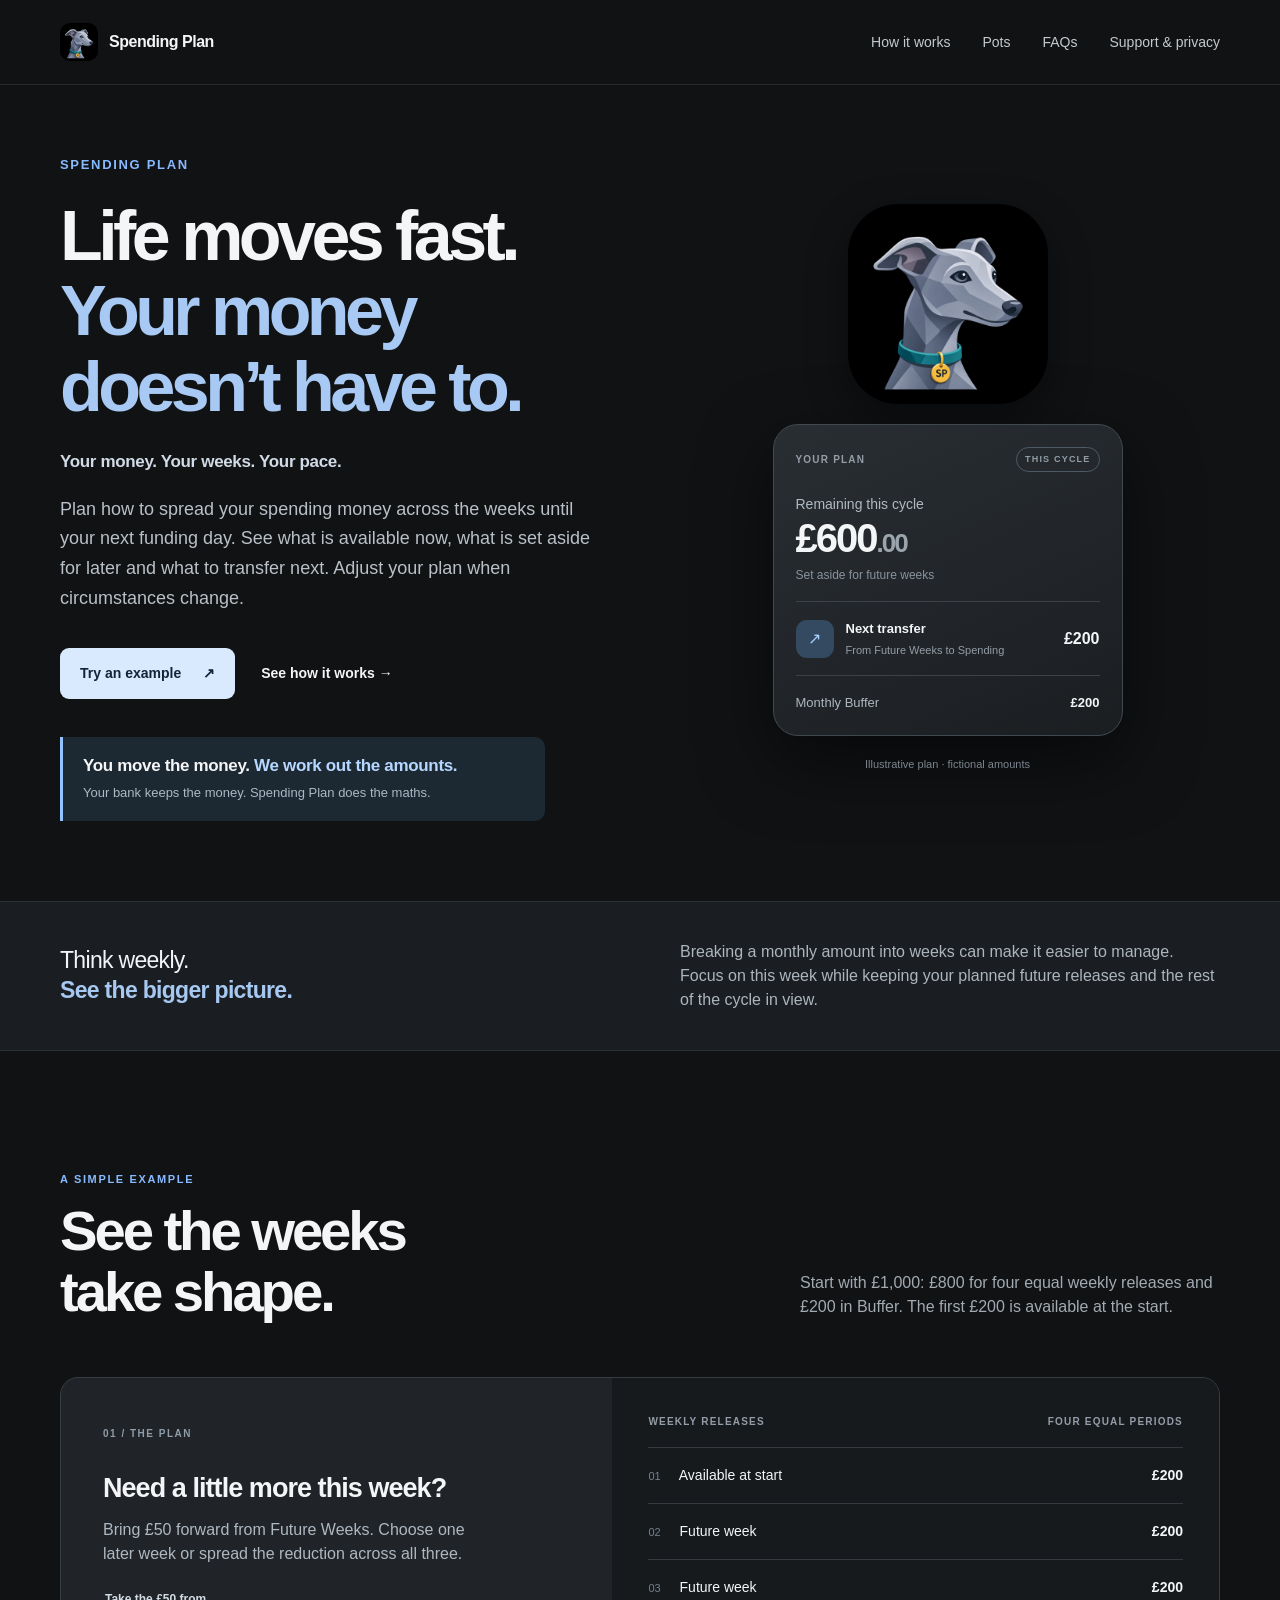
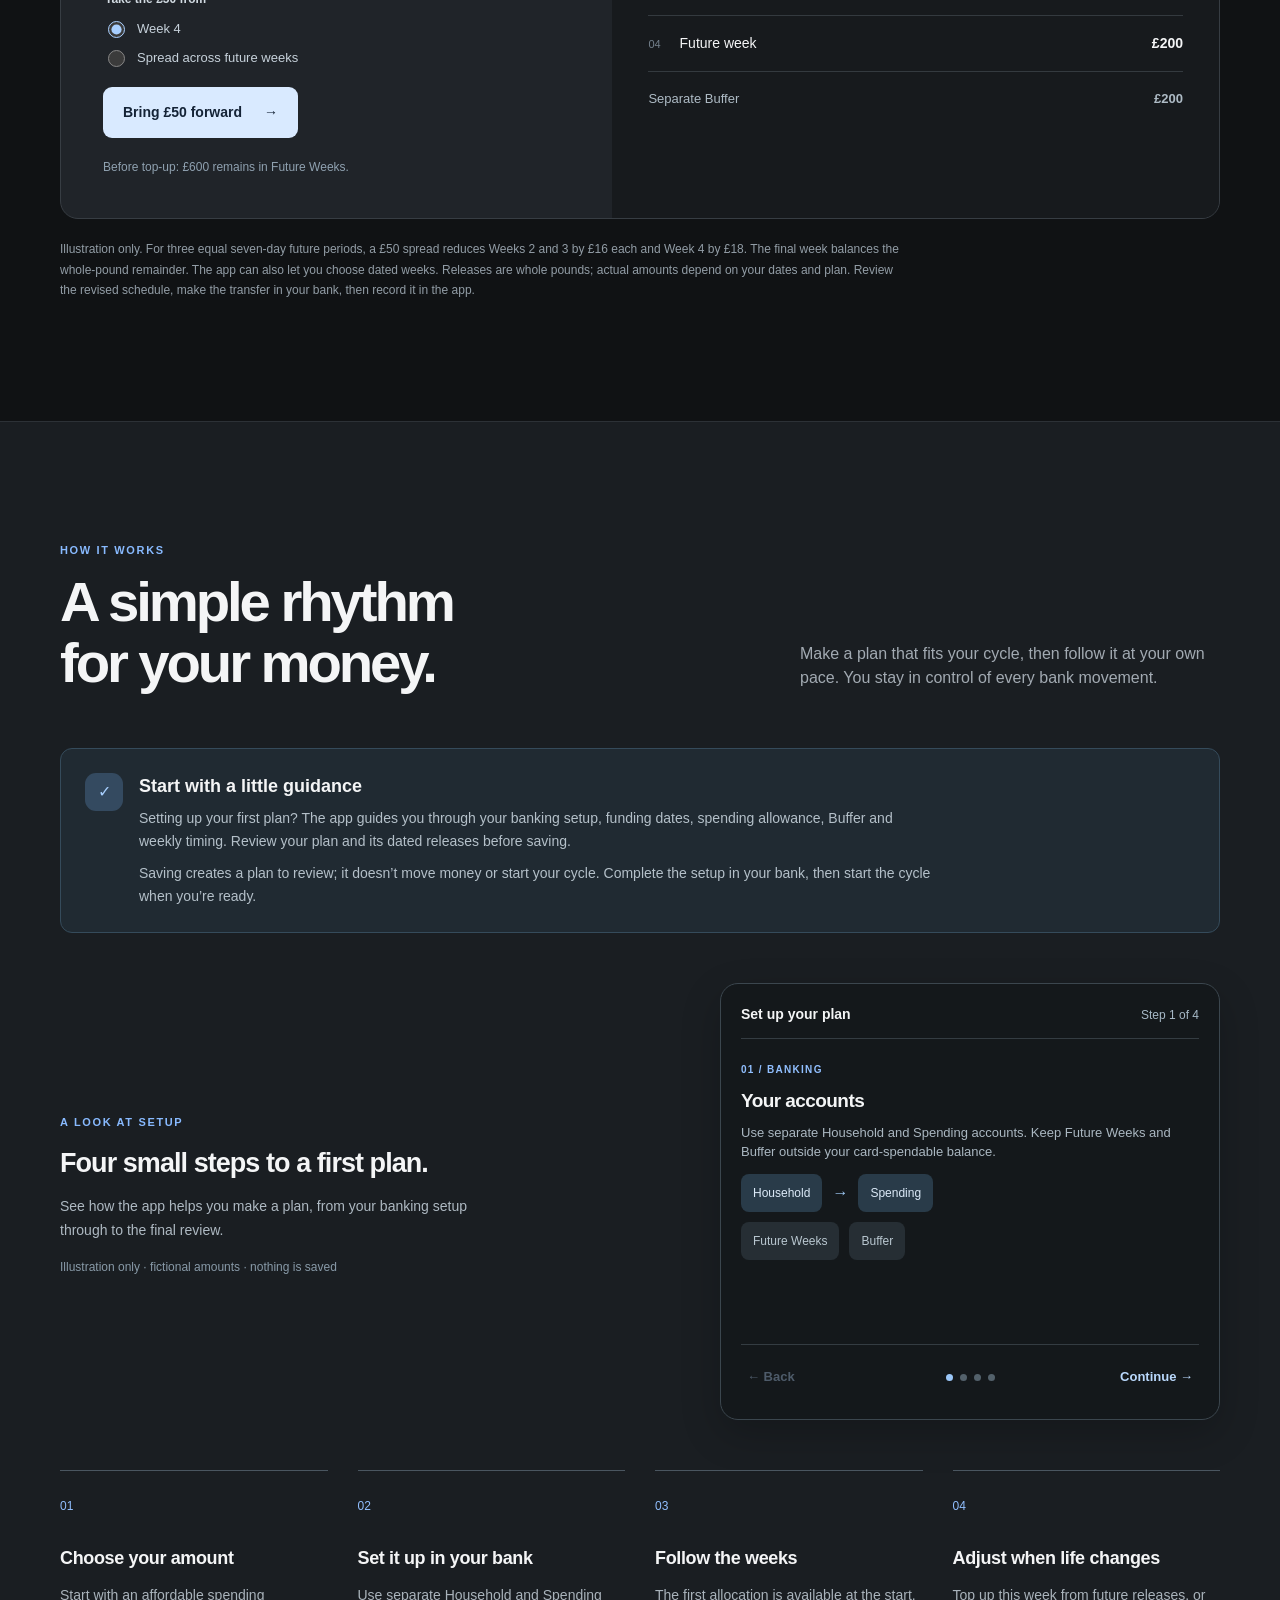
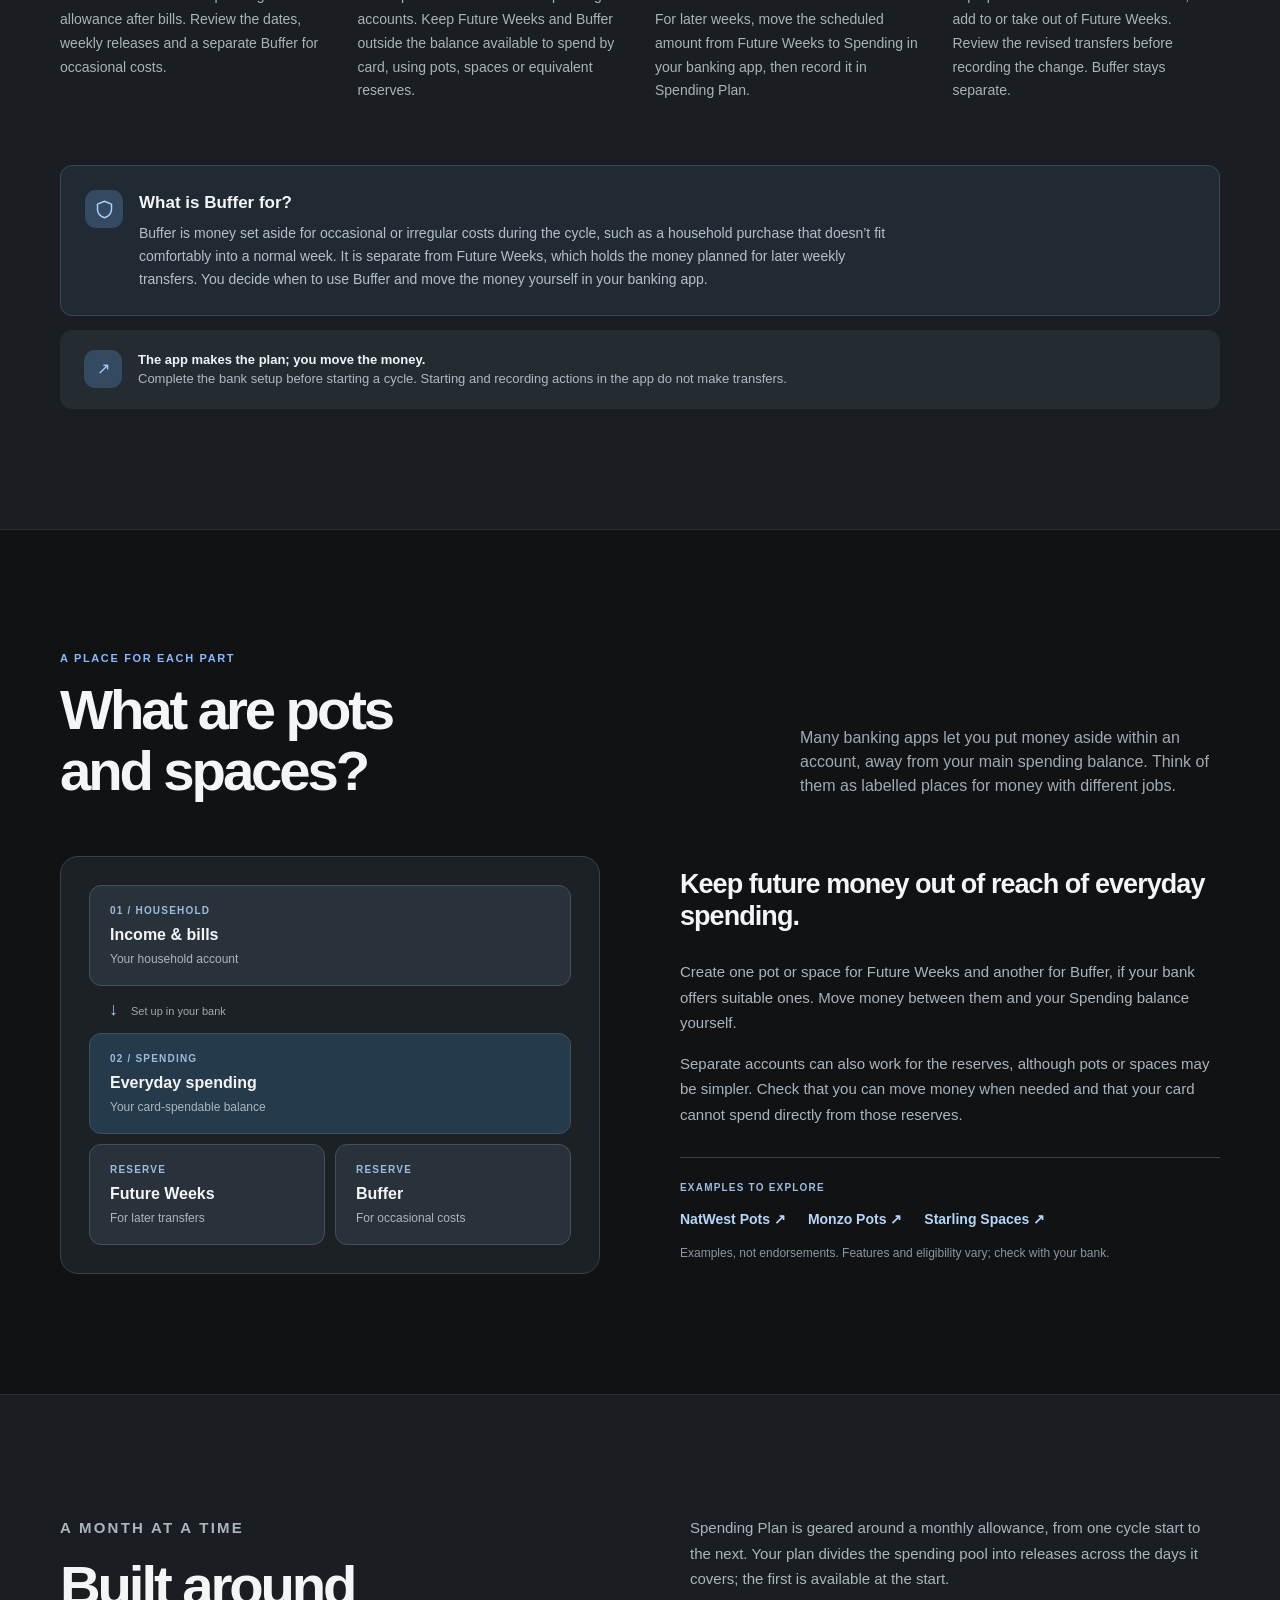
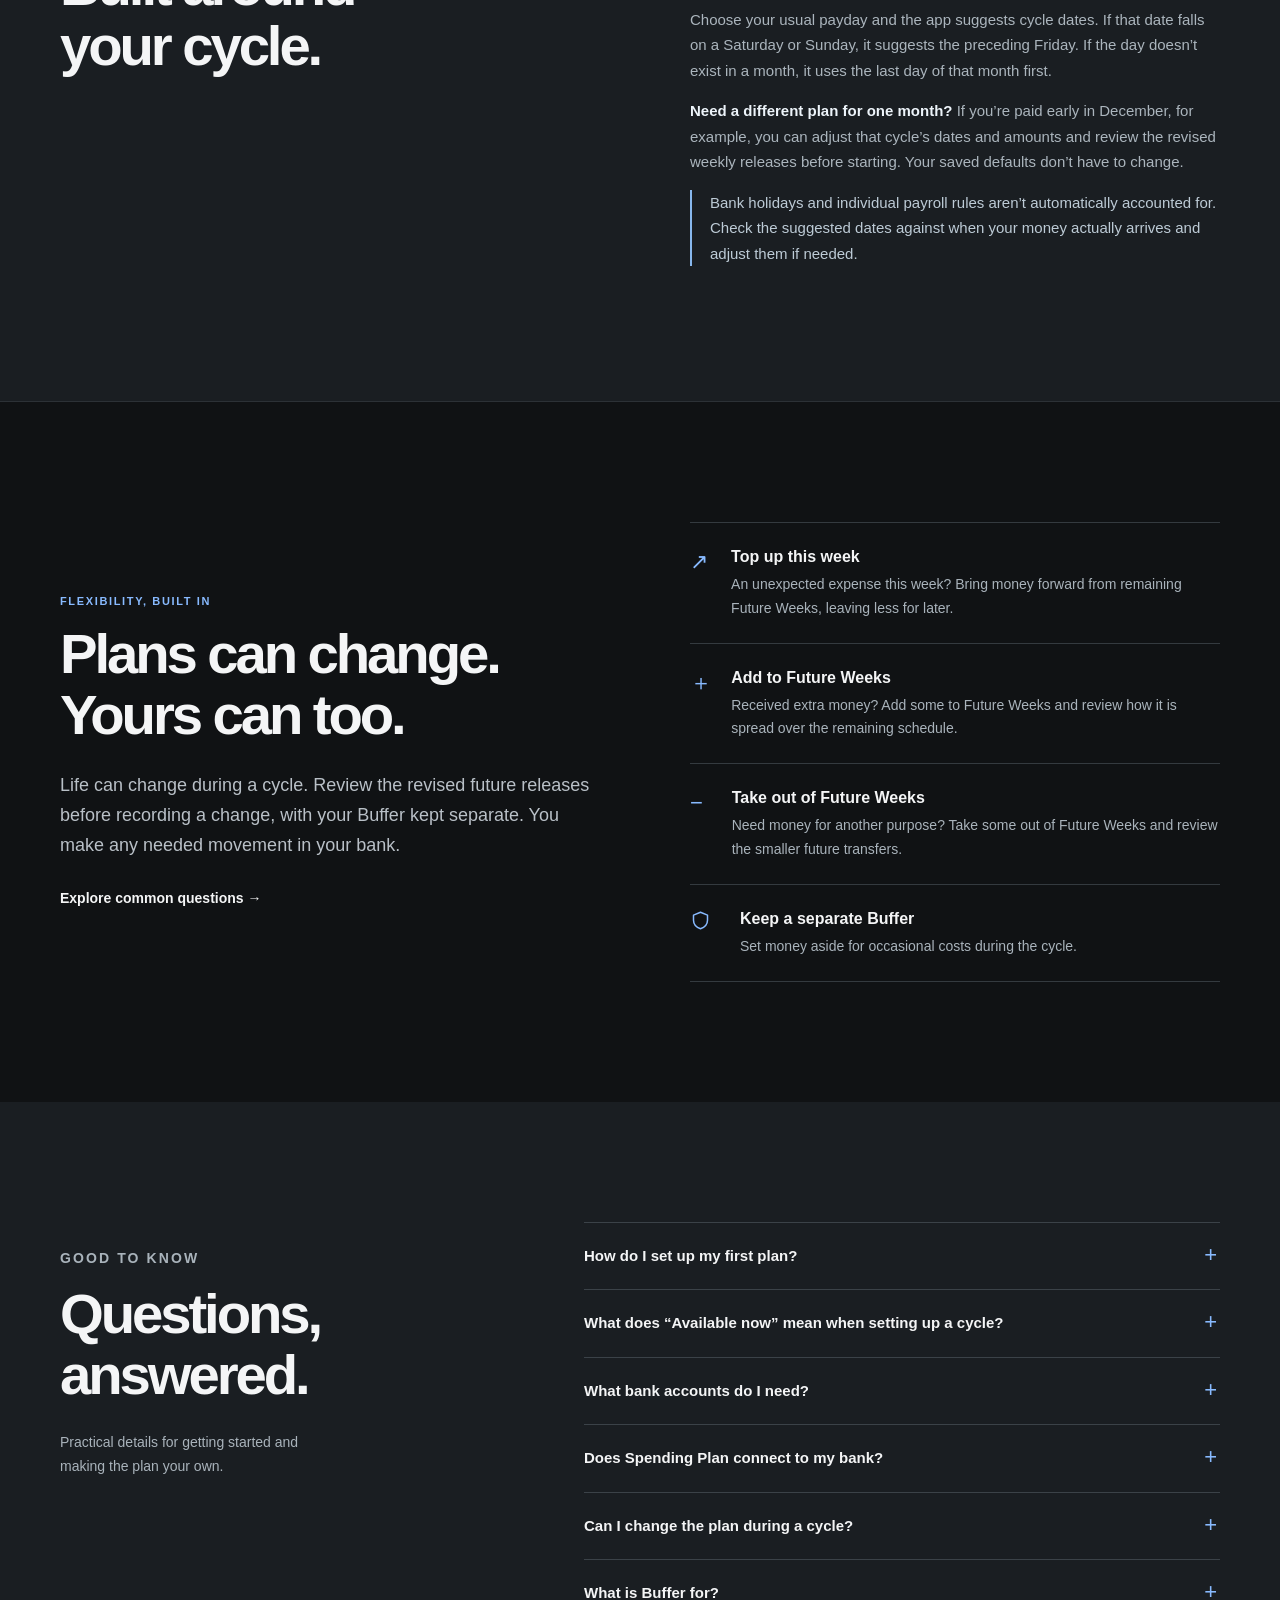
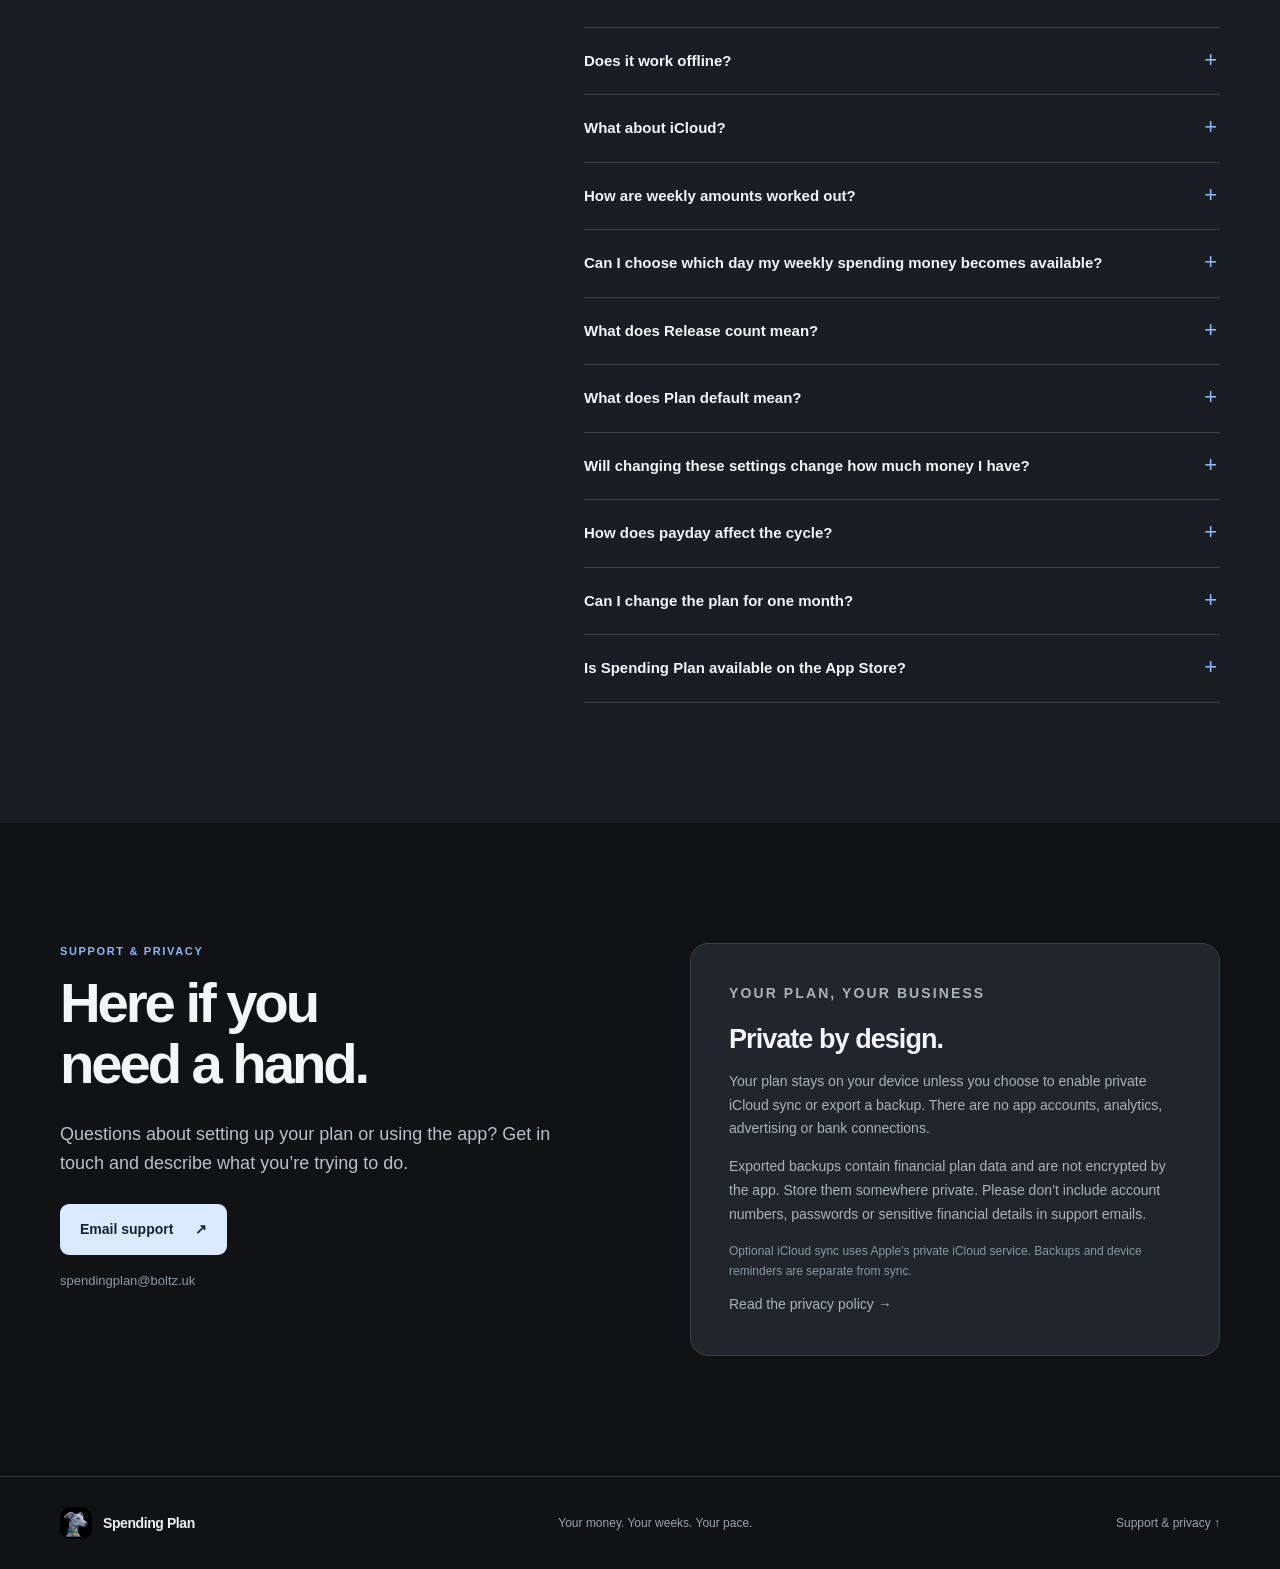
==== index.html @ c94d4d15 "Clarify weekly planning and cycle changes" ====
<!doctype html>
<html lang="en-GB">
<head>
  <meta charset="utf-8">
  <meta name="viewport" content="width=device-width, initial-scale=1">
  <meta name="description" content="Divide your spending money across the weeks until payday, adjust your plan and see what to transfer next.">
  <meta property="og:title" content="Spending Plan: Weekly Money">
  <meta property="og:description" content="Life moves fast. Your money doesn’t have to. Plan your spending money across the weeks until payday.">
  <meta property="og:type" content="website">
  <title>Spending Plan: Weekly Money</title>
  <link rel="icon" href="assets/app-icon.png">
  <link rel="stylesheet" href="styles.css">
  <script src="script.js" defer></script>
</head>
<body>
<a class="skip" href="#main">Skip to content</a>
<header class="site-header"><div class="wrap header-inner">
  <a class="brand" href="#home"><img src="assets/app-icon.png" alt="" width="38" height="38"><span>Spending Plan</span></a>
  <nav aria-label="Main navigation"><a href="#how-it-works">How it works</a><a href="#pots">Pots</a><a href="#faqs">FAQs</a><a href="#support">Support &amp; privacy</a></nav>
</div></header>
<main id="main">
<section class="hero wrap" id="home">
  <div class="hero-copy"><p class="eyebrow hero-name">Spending Plan</p>
    <h1>Life moves fast.<br><span>Your money doesn’t have to.</span></h1>
    <p class="hero-pace">Your money. Your weeks. Your pace.</p>
    <p class="lead">Plan how to spread your spending money across the weeks until your next funding day. See what is available now, what is set aside for later and what to transfer next. Adjust your plan when circumstances change.</p>
    <div class="actions"><a class="button primary" href="#example">Try an example <span aria-hidden="true">↗</span></a><a class="text-link" href="#how-it-works">See how it works <span aria-hidden="true">→</span></a></div>
    <div class="hero-promise"><strong>You move the money. <span>We work out the amounts.</span></strong><p>Your bank keeps the money. Spending Plan does the maths.</p></div>
  </div>
  <div class="hero-art">
    <img class="hero-icon" src="assets/app-icon.png" width="200" height="200" alt="Spending Plan whippet app icon">
    <div class="plan-card" aria-label="Illustrative weekly plan with fictional amounts"><div class="card-top"><span>YOUR PLAN</span><span class="small-pill">THIS CYCLE</span></div><p class="card-label">Remaining this cycle</p><p class="card-amount">£600<span>.00</span></p><p class="card-caption">Set aside for future weeks</p><div class="card-divider"></div><div class="next-row"><div><span class="tiny-icon">↗</span><span><b>Next transfer</b><small>From Future Weeks to Spending</small></span></div><strong>£200</strong></div><div class="card-divider"></div><div class="buffer-row"><span>Monthly Buffer</span><b>£200</b></div></div><p class="illustration-label">Illustrative plan · fictional amounts</p>
  </div>
</section>
<section class="intro-band"><div class="wrap band-inner"><p>Think weekly.<br><strong>See the bigger picture.</strong></p><p>Breaking a monthly amount into weeks can make it easier to manage. Focus on this week while keeping your planned future releases and the rest of the cycle in view.</p></div></section>
<section class="section wrap" id="example"><div class="section-heading"><div><p class="eyebrow">A SIMPLE EXAMPLE</p><h2>See the weeks<br>take shape.</h2></div><p>Start with £1,000: £800 for four equal weekly releases and £200 in Buffer. The first £200 is available at the start.</p></div>
  <div class="example"><div class="example-copy"><span class="number">01 / THE PLAN</span><h3>Need a little more this week?</h3><p>Bring £50 forward from Future Weeks. Choose one later week or spread the reduction across all three.</p><fieldset class="demo-options"><legend>Take the £50 from</legend><label><input type="radio" name="topup-source" value="week4" checked> Week 4</label><label><input type="radio" name="topup-source" value="spread"> Spread across future weeks</label></fieldset><button class="button primary" id="topup" type="button" aria-pressed="false">Bring £50 forward <span aria-hidden="true">→</span></button><p class="example-foot" id="example-status" aria-live="polite">Before top-up: £600 remains in Future Weeks.</p></div>
    <div class="schedule" aria-label="Illustrative weekly plan"><div class="schedule-head"><span>WEEKLY RELEASES</span><span>FOUR EQUAL PERIODS</span></div><div class="week"><span><i>01</i> Available at start</span><strong>£200 <em id="week1-extra"></em></strong></div><div class="week"><span><i>02</i> Future week</span><strong id="week2">£200</strong></div><div class="week"><span><i>03</i> Future week</span><strong id="week3">£200</strong></div><div class="week"><span><i>04</i> Future week</span><strong id="week4">£200</strong></div><div class="schedule-buffer"><span>Separate Buffer</span><strong>£200</strong></div></div>
  </div><p class="fineprint">Illustration only. For three equal seven-day future periods, a £50 spread reduces Weeks 2 and 3 by £16 each and Week 4 by £18. The final week balances the whole-pound remainder. The app can also let you choose dated weeks. Releases are whole pounds; actual amounts depend on your dates and plan. Review the revised schedule, make the transfer in your bank, then record it in the app.</p>
</section>
<section class="section how" id="how-it-works"><div class="wrap"><div class="section-heading"><div><p class="eyebrow">HOW IT WORKS</p><h2>A simple rhythm<br>for your money.</h2></div><p>Make a plan that fits your cycle, then follow it at your own pace. You stay in control of every bank movement.</p></div>
<div class="wizard-intro"><span class="tiny-icon" aria-hidden="true">✓</span><div><h3>Start with a little guidance</h3><p>Setting up your first plan? The app guides you through your banking setup, funding dates, spending allowance, Buffer and weekly timing. Review your plan and its dated releases before saving.</p><p>Saving creates a plan to review; it doesn’t move money or start your cycle. Complete the setup in your bank, then start the cycle when you’re ready.</p></div></div>
<div class="walkthrough" aria-labelledby="walkthrough-title"><div class="walkthrough-copy"><p class="eyebrow">A LOOK AT SETUP</p><h3 id="walkthrough-title">Four small steps to a first plan.</h3><p>See how the app helps you make a plan, from your banking setup through to the final review.</p><p class="walkthrough-note">Illustration only · fictional amounts · nothing is saved</p></div><div class="wizard-demo"><div class="wizard-demo-header"><strong>Set up your plan</strong><span id="wizard-progress" aria-live="polite">Step 1 of 4</span></div><div class="wizard-page" data-wizard-page><span class="wizard-kicker">01 / BANKING</span><h4>Your accounts</h4><p>Use separate Household and Spending accounts. Keep Future Weeks and Buffer outside your card-spendable balance.</p><div class="wizard-flow"><span>Household</span><span aria-hidden="true">→</span><span>Spending</span></div><div class="wizard-reserves"><span>Future Weeks</span><span>Buffer</span></div></div><div class="wizard-page" data-wizard-page><span class="wizard-kicker">02 / DATES</span><h4>When will you fund it?</h4><p>Choose your usual funding day and check the dates money will actually arrive.</p><div class="wizard-row"><span>Usual funding day</span><strong>1st</strong></div><div class="wizard-row"><span>First funding date</span><strong>1 September</strong></div><div class="wizard-row"><span>Next funding date</span><strong>29 September · adjusted</strong></div></div><div class="wizard-page" data-wizard-page><span class="wizard-kicker">03 / MONEY</span><h4>How much can you set aside?</h4><p>Your monthly allowance includes Buffer. Choose when later weekly transfers happen.</p><div class="wizard-row"><span>Monthly allowance</span><strong>£1,000</strong></div><div class="wizard-row"><span>Buffer</span><strong>£200</strong></div><div class="wizard-row"><span>Weekly transfer day</span><strong>Same weekday as funding</strong></div></div><div class="wizard-page" data-wizard-page><span class="wizard-kicker">04 / REVIEW</span><h4>Review your plan</h4><p>Check the dates, setup amounts and weekly releases before saving your plan.</p><div class="wizard-row"><span>Initial Spending Transfer</span><strong>£1,000</strong></div><div class="wizard-row"><span>Available now</span><strong>£200</strong></div><div class="wizard-row"><span>Future Weeks</span><strong>£600</strong></div><div class="wizard-row"><span>Buffer</span><strong>£200</strong></div><p class="wizard-small">Saving a plan doesn’t move money or start the cycle.</p></div><div class="wizard-controls"><button type="button" id="wizard-back">← Back</button><div class="wizard-dots" aria-hidden="true"><span></span><span></span><span></span><span></span></div><button type="button" id="wizard-next">Continue →</button></div></div></div>
<div class="steps"><article><span class="step-num">01</span><h3>Choose your amount</h3><p>Start with an affordable spending allowance after bills. Review the dates, weekly releases and a separate Buffer for occasional costs.</p></article><article><span class="step-num">02</span><h3>Set it up in your bank</h3><p>Use separate Household and Spending accounts. Keep Future Weeks and Buffer outside the balance available to spend by card, using pots, spaces or equivalent reserves.</p></article><article><span class="step-num">03</span><h3>Follow the weeks</h3><p>The first allocation is available at the start. For later weeks, move the scheduled amount from Future Weeks to Spending in your banking app, then record it in Spending Plan.</p></article><article><span class="step-num">04</span><h3>Adjust when life changes</h3><p>Top up this week from future releases, or add to or take out of Future Weeks. Review the revised transfers before recording the change. Buffer stays separate.</p></article></div>
<div class="buffer-explainer"><span class="tiny-icon" aria-hidden="true"><svg class="shield-icon" viewBox="0 0 24 24" width="21" height="21" fill="none" stroke="currentColor" stroke-width="1.7" stroke-linecap="round" stroke-linejoin="round" aria-hidden="true" focusable="false"><path d="M12 2.5 20 5.8v5.9c0 4.8-3.1 8-8 9.8-4.9-1.8-8-5-8-9.8V5.8L12 2.5Z"/></svg></span><div><h3>What is Buffer for?</h3><p>Buffer is money set aside for occasional or irregular costs during the cycle, such as a household purchase that doesn’t fit comfortably into a normal week. It is separate from Future Weeks, which holds the money planned for later weekly transfers. You decide when to use Buffer and move the money yourself in your banking app.</p></div></div>
<div class="setup-note"><span class="tiny-icon">↗</span><p><strong>The app makes the plan; you move the money.</strong><br>Complete the bank setup before starting a cycle. Starting and recording actions in the app do not make transfers.</p></div></div></section>
<section class="section wrap pots" id="pots"><div class="section-heading"><div><p class="eyebrow">A PLACE FOR EACH PART</p><h2>What are pots<br>and spaces?</h2></div><p>Many banking apps let you put money aside within an account, away from your main spending balance. Think of them as labelled places for money with different jobs.</p></div>
<div class="pots-grid"><div class="pots-diagram" role="img" aria-label="Diagram showing a Household account funding a Spending account, with separate Future Weeks and Buffer reserves outside the card-spendable balance."><div class="diagram-account"><span>01 / HOUSEHOLD</span><strong>Income &amp; bills</strong><small>Your household account</small></div><div class="diagram-arrow" aria-hidden="true">↓ <span>Set up in your bank</span></div><div class="diagram-account spending"><span>02 / SPENDING</span><strong>Everyday spending</strong><small>Your card-spendable balance</small></div><div class="diagram-reserves"><div><span>RESERVE</span><strong>Future Weeks</strong><small>For later transfers</small></div><div><span>RESERVE</span><strong>Buffer</strong><small>For occasional costs</small></div></div></div><div class="pots-copy"><h3>Keep future money out of reach of everyday spending.</h3><p>Create one pot or space for Future Weeks and another for Buffer, if your bank offers suitable ones. Move money between them and your Spending balance yourself.</p><p>Separate accounts can also work for the reserves, although pots or spaces may be simpler. Check that you can move money when needed and that your card cannot spend directly from those reserves.</p><div class="bank-links"><span>EXAMPLES TO EXPLORE</span><a href="https://www.natwest.com/life-moments/managing-your-money/pots.html">NatWest Pots ↗</a><a href="https://monzo.com/features/pots">Monzo Pots ↗</a><a href="https://help.starlingbank.com/personal/topics/account-support/what-are-starling-spaces/">Starling Spaces ↗</a><small>Examples, not endorsements. Features and eligibility vary; check with your bank.</small></div></div></div></section>
<section class="section cycle"><div class="wrap cycle-inner"><div><p class="eyebrow">A MONTH AT A TIME</p><h2>Built around<br>your cycle.</h2></div><div><p>Spending Plan is geared around a monthly allowance, from one cycle start to the next. Your plan divides the spending pool into releases across the days it covers; the first is available at the start.</p><p>Choose your usual payday and the app suggests cycle dates. If that date falls on a Saturday or Sunday, it suggests the preceding Friday. If the day doesn’t exist in a month, it uses the last day of that month first.</p><p><strong>Need a different plan for one month?</strong> If you’re paid early in December, for example, you can adjust that cycle’s dates and amounts and review the revised weekly releases before starting. Your saved defaults don’t have to change.</p><p class="cycle-note">Bank holidays and individual payroll rules aren’t automatically accounted for. Check the suggested dates against when your money actually arrives and adjust them if needed.</p></div></div></section>
<section class="section wrap flexibility"><div><p class="eyebrow">FLEXIBILITY, BUILT IN</p><h2>Plans can change.<br>Yours can too.</h2><p class="lead">Life can change during a cycle. Review the revised future releases before recording a change, with your Buffer kept separate. You make any needed movement in your bank.</p><a class="text-link" href="#faqs">Explore common questions <span aria-hidden="true">→</span></a></div><div class="feature-list"><div><span>↗</span><p><b>Top up this week</b><small>An unexpected expense this week? Bring money forward from remaining Future Weeks, leaving less for later.</small></p></div><div><span>＋</span><p><b>Add to Future Weeks</b><small>Received extra money? Add some to Future Weeks and review how it is spread over the remaining schedule.</small></p></div><div><span>−</span><p><b>Take out of Future Weeks</b><small>Need money for another purpose? Take some out of Future Weeks and review the smaller future transfers.</small></p></div><div><span aria-hidden="true"><svg class="shield-icon" viewBox="0 0 24 24" width="21" height="21" fill="none" stroke="currentColor" stroke-width="1.7" stroke-linecap="round" stroke-linejoin="round" aria-hidden="true" focusable="false"><path d="M12 2.5 20 5.8v5.9c0 4.8-3.1 8-8 9.8-4.9-1.8-8-5-8-9.8V5.8L12 2.5Z"/></svg></span><p><b>Keep a separate Buffer</b><small>Set money aside for occasional costs during the cycle.</small></p></div></div></section>
<section class="section faq-section" id="faqs"><div class="wrap faq-layout"><div><p class="eyebrow">GOOD TO KNOW</p><h2>Questions,<br>answered.</h2><p>Practical details for getting started and making the plan your own.</p></div><div class="faq-list">
<details><summary>How do I set up my first plan?</summary><p>Choose <strong>Set up a new plan</strong> to work through your banking setup, funding dates, allowance, Buffer and weekly timing. You can choose whether to use those answers as defaults for future plans. You can review the suggested amounts and dated releases before saving. Saving creates a Planning draft; it does not move money or start a cycle. After completing the bank setup, start the cycle separately. You can also run setup again from Settings.</p></details>
<details><summary>What does “Available now” mean when setting up a cycle?</summary><p>Available now is your first spending allocation, ready to use straight away. After moving the rest into Future Weeks and Buffer, leave this amount in your Spending account. There’s no extra transfer to make. Some versions call this amount “Keep”.</p></details>
<details><summary>What bank accounts do I need?</summary><p>Use two separate accounts: one for household income and bills, and one for everyday spending. Keep Future Weeks and Buffer outside your card-spendable balance, in pots, spaces or equivalent reserves. Your bank needs a way for you to separate and move those amounts yourself.</p></details>
<details><summary>Does Spending Plan connect to my bank?</summary><p>No. It does not connect to your bank, track transactions or see live balances. You make transfers in your banking app and record them in Spending Plan.</p></details>
<details><summary>Can I change the plan during a cycle?</summary><p>Yes. For an unexpected expense, Top up this week brings money forward from Future Weeks. If extra money becomes available, add it to Future Weeks; if you need money elsewhere, take some out. Review the revised releases before recording the change, and make any required movement in your bank yourself. Buffer remains separate.</p></details>
<details><summary>What is Buffer for?</summary><p>Buffer is a separate reserve for occasional or irregular costs during the cycle. Future Weeks is reserved for later weekly transfers. You decide when to use Buffer, move the money in your banking app and record its use in Spending Plan.</p></details>
<details><summary>Does it work offline?</summary><p>Yes. Your plan is stored locally and the app is fully useful offline. You do not need an app account.</p></details>
<details><summary>What about iCloud?</summary><p>Private iCloud plan sync is optional and off until you choose to enable it. When enabled, it uses your private iCloud account to sync plans. If versions conflict, they are retained for review rather than silently replacing one another.</p></details>
<details><summary>How are weekly amounts worked out?</summary><p>The weekly spending pool is divided according to the days covered by each release. Releases are whole pounds: proportional amounts are rounded down and the final release balances the pool. Any sub-pound planning remainder stays in Buffer. The first allocation is available at the start.</p></details>
<details><summary>Can I choose which day my weekly spending money becomes available?</summary><p>Yes. Under <strong>Dates and transfers → More timing options</strong>, choose <strong>Funding day</strong> for a simple schedule: the first amount is available when the cycle starts, followed by releases every seven days. Or choose a <strong>Fixed weekday</strong> to make weekly planning fit your routine. For example, if you’re paid on Friday, the first amount is available then and later releases can fall on Sundays. Short first or final periods receive an amount based on the days they cover, and the actual dates can mean more or fewer than the usual four or five allocations.</p></details>
<details><summary>What does Release count mean?</summary><p>Release count is the number of allocations in the cycle, including the first amount available at the start. <strong>Automatic</strong> is the easiest choice for most people: the app uses the cycle dates to work out the count. With Funding day timing, you can instead choose four or five if the dates allow: four means the first allocation plus three later releases; five means the first plus four. The schedule and amounts are recalculated, and Buffer may change if your four- and five-release targets differ. Fixed weekday timing always uses an automatic count.</p></details>
<details><summary>What does Plan default mean?</summary><p>Plan default uses the release-count preference saved with that plan, so you normally don’t need to choose it each cycle. You can make a different choice for one cycle without permanently changing the saved default.</p></details>
<details><summary>Will changing these settings change how much money I have?</summary><p>Changing timing doesn’t add money to or remove money from your allowance. It can change the release dates, the number of allocations and individual amounts; Buffer can also change when different release-count targets apply. Review the updated schedule before saving. Spending Plan calculates and records releases, but you move the money yourself in your banking app.</p></details>
<details><summary>How does payday affect the cycle?</summary><p>Choose a usual payday to get suggested monthly cycle dates. A Saturday or Sunday payday is suggested as the preceding Friday. If your payday falls beyond the end of a month, the app uses that month’s last day before applying the weekend rule. Bank holidays and individual payroll arrangements are not calculated automatically, so check and edit your dates when needed.</p></details>
<details><summary>Can I change the plan for one month?</summary><p>Yes. In Edit this month, you can adjust dates and amounts for that cycle and review the weekly releases before starting. For example, if you’re paid early in December, you can set dates that reflect when your money arrives without changing your saved defaults.</p></details>
<details><summary>Is Spending Plan available on the App Store?</summary><p>Spending Plan is being prepared for release. Availability and download details will be shared when confirmed.</p></details>
</div></div></section>
<section class="section wrap support" id="support"><div><p class="eyebrow">SUPPORT &amp; PRIVACY</p><h2>Here if you<br>need a hand.</h2><p class="lead">Questions about setting up your plan or using the app? Get in touch and describe what you’re trying to do.</p><a class="button primary" href="mailto:spendingplan@boltz.uk">Email support <span aria-hidden="true">↗</span></a><p class="contact">spendingplan@boltz.uk</p></div><div class="privacy-card"><p class="eyebrow">YOUR PLAN, YOUR BUSINESS</p><h3>Private by design.</h3><p>Your plan stays on your device unless you choose to enable private iCloud sync or export a backup. There are no app accounts, analytics, advertising or bank connections.</p><p>Exported backups contain financial plan data and are not encrypted by the app. Store them somewhere private. Please don’t include account numbers, passwords or sensitive financial details in support emails.</p><p class="privacy-small">Optional iCloud sync uses Apple’s private iCloud service. Backups and device reminders are separate from sync.</p><p><a href="privacy.html">Read the privacy policy →</a></p></div></section>
</main><footer><div class="wrap footer-inner"><a class="brand" href="#home"><img src="assets/app-icon.png" alt="" width="32" height="32"><span>Spending Plan</span></a><p>Your money. Your weeks. Your pace.</p><a href="#support">Support &amp; privacy ↑</a></div></footer>
</body></html>
---- styles.css ----
:root{color-scheme:dark;--bg:#101214;--panel:#1b1e21;--line:#34383d;--text:#f4f5f6;--muted:#a2aab2;--blue:#88baff;--accent:#b7d4ff}*{box-sizing:border-box}html{scroll-behavior:smooth}body{margin:0;background:var(--bg);color:var(--text);font-family:-apple-system,BlinkMacSystemFont,"Segoe UI",sans-serif;line-height:1.5}a{color:inherit;text-decoration:none}button{font:inherit}a:focus-visible,button:focus-visible,summary:focus-visible{outline:3px solid var(--blue);outline-offset:4px}.skip{position:absolute;top:-80px;left:12px;background:#fff;color:#000;padding:10px;z-index:10}.skip:focus{top:10px}.wrap{width:min(1160px,calc(100% - 48px));margin:auto}.site-header{border-bottom:1px solid #282c30}.header-inner{height:84px;display:flex;align-items:center;justify-content:space-between;gap:24px}.brand{display:inline-flex;align-items:center;gap:11px;font-weight:700;letter-spacing:-.03em;white-space:nowrap}.brand img{border-radius:10px;object-fit:cover}nav{display:flex;gap:32px;color:#c3c9ce;font-size:14px}nav a:hover,.text-link:hover,footer a:hover{color:var(--blue)}.hero{min-height:650px;display:grid;grid-template-columns:1fr 1fr;align-items:center;gap:70px;padding-top:70px;padding-bottom:80px}.eyebrow{color:var(--blue);font-size:11px;font-weight:750;letter-spacing:.15em;text-transform:uppercase}.dot{display:inline-block;width:7px;height:7px;background:var(--blue);border-radius:50%;margin-right:8px;vertical-align:middle}h1,h2,h3,p{margin-top:0}h1{font-size:clamp(48px,6.1vw,78px);line-height:1.04;letter-spacing:-.065em;margin:24px 0}h1 span{color:#a8c9f3}.lead{font-size:18px;line-height:1.65;color:#b9c0c7;max-width:560px}.actions{display:flex;align-items:center;gap:26px;margin:34px 0}.button{border:0;border-radius:9px;padding:15px 20px;display:inline-flex;justify-content:center;align-items:center;gap:22px;font-size:14px;font-weight:700;cursor:pointer}.primary{background:#d9eaff;color:#142336}.primary:hover{background:#fff}.text-link{font-size:14px;font-weight:700}.hero-note{color:#879099;font-size:13px;margin:38px 0 0}.hero-art{position:relative;min-height:460px;display:flex;align-items:center;justify-content:center}.orb{position:absolute;width:420px;height:420px;max-width:100%;border-radius:50%;background:radial-gradient(circle,#283f57 0%,#19232d 47%,transparent 72%);filter:blur(3px)}.plan-card{position:relative;background:linear-gradient(155deg,#292e33,#1b1e21);border:1px solid #414950;border-radius:25px;padding:27px;width:min(390px,100%);box-shadow:0 25px 70px #0008}.card-top,.schedule-head{display:flex;justify-content:space-between;align-items:center;color:#929da7;font-size:10px;letter-spacing:.12em;font-weight:700}.small-pill{border:1px solid #4c5966;border-radius:20px;padding:5px 8px;font-size:9px}.card-label{color:#b0b9c1;font-size:14px;margin:35px 0 3px}.card-amount{font-size:48px;letter-spacing:-.05em;line-height:1;margin-bottom:8px;font-weight:700}.card-amount span{font-size:26px;color:#9ba5ad}.card-caption{font-size:12px;color:#88939d}.card-divider{height:1px;background:#3c4248;margin:23px 0}.next-row,.next-row>div,.buffer-row{display:flex;align-items:center;justify-content:space-between;gap:12px}.next-row b,.next-row small{display:block}.next-row b,.buffer-row{font-size:13px}.next-row small{font-size:11px;color:#939da6;margin-top:3px}.tiny-icon{display:inline-grid;place-items:center;flex:none;width:38px;height:38px;border-radius:11px;background:#344a60;color:#a8d0ff}.buffer-row span{color:#aeb7be}.float-note{position:absolute;right:-8px;bottom:30px;background:#30383f;border:1px solid #53606c;border-radius:12px;display:flex;align-items:center;gap:10px;padding:12px 15px;box-shadow:0 12px 35px #0008;font-size:12px}.float-note>span{color:#a9d2ff}.float-note small{display:block;color:#aab3bb}.illustration-label{position:absolute;bottom:-12px;color:#7c858e;font-size:11px}.intro-band{background:#1a1e22;border-block:1px solid #2c3136}.band-inner{display:grid;grid-template-columns:1fr 1fr;gap:80px;align-items:center;padding-block:38px}.band-inner p{margin:0;color:#adb5bd}.band-inner p:first-child{color:#f2f5f7;font-size:23px;line-height:1.3;letter-spacing:-.03em}.band-inner strong{color:#a7c8f1}.section{padding-top:120px;padding-bottom:120px;scroll-margin-top:25px}.section-heading{display:flex;justify-content:space-between;align-items:end;gap:60px;margin-bottom:54px}.section-heading>p{max-width:420px;color:var(--muted);margin-bottom:4px}.section h2{font-size:clamp(38px,4.4vw,58px);line-height:1.08;letter-spacing:-.055em;margin:14px 0 0}.example{display:grid;grid-template-columns:1fr 1.1fr;background:#202429;border:1px solid #373d43;border-radius:18px;overflow:hidden}.example-copy{padding:42px}.number{color:#8e9da9;font-size:10px;letter-spacing:.15em;font-weight:700}.example h3,.privacy-card h3{font-size:27px;letter-spacing:-.035em;line-height:1.2;margin:28px 0 14px}.example-copy>p{color:#aeb8c1;max-width:380px}.example-copy button{margin-top:20px}.example-copy .example-foot{font-size:12px;color:#8fa1b0;margin:20px 0 0}.schedule{background:#171a1d;padding:36px}.schedule-head{margin-bottom:18px}.week,.schedule-buffer{display:flex;justify-content:space-between;align-items:center;gap:10px;border-top:1px solid #343a3f;padding:17px 0;font-size:14px}.week i{font-style:normal;color:#74818c;font-size:11px;margin-right:15px}.week strong{white-space:nowrap}.week em{color:#9cc9ff;font-size:12px;font-style:normal}.schedule-buffer{color:#aebbc5;font-size:13px;padding-bottom:0}.fineprint{color:#929da6;font-size:12px;line-height:1.7;max-width:850px;margin:20px 0 0}.how{background:#1a1e22;border-block:1px solid #2c3136}.steps{display:grid;grid-template-columns:repeat(4,1fr);gap:30px}.steps article{border-top:1px solid #4a5660;padding-top:22px}.step-num{font-size:12px;color:#91bfff}.steps h3{font-size:18px;letter-spacing:-.02em;margin:28px 0 12px}.steps p,.faq-layout>div>p,.privacy-card p,.feature-list small{color:#a9b3bb;font-size:14px;line-height:1.7}.setup-note{display:flex;align-items:center;gap:16px;background:#242b31;border-radius:12px;margin-top:55px;padding:20px 24px}.setup-note p{font-size:13px;color:#aeb9c2;margin:0}.setup-note strong{color:#edf4fa}.flexibility{display:grid;grid-template-columns:1fr 1fr;gap:100px;align-items:center}.flexibility .lead{margin:26px 0}.feature-list>div{display:flex;gap:18px;padding:22px 0;border-bottom:1px solid #343a3f}.feature-list>div:first-child{border-top:1px solid #343a3f}.feature-list>div>span{color:var(--blue);font-size:22px;width:32px}.feature-list p,.feature-list small{display:block;margin:0}.feature-list b{font-size:16px}.feature-list small{margin-top:4px}.faq-section{background:#1a1e22}.faq-layout{display:grid;grid-template-columns:.8fr 1.2fr;gap:100px}.faq-layout>div>p{margin-top:25px;max-width:280px}.faq-list details{border-bottom:1px solid #3b4248}.faq-list details:first-child{border-top:1px solid #3b4248}.faq-list summary{position:relative;cursor:pointer;list-style:none;padding:22px 35px 22px 0;font-weight:650;font-size:15px}.faq-list summary::-webkit-details-marker{display:none}.faq-list summary:after{content:'+';position:absolute;right:3px;color:var(--blue);font-size:22px;font-weight:400;top:15px}.faq-list details[open] summary:after{content:'−'}.faq-list details p{font-size:14px;line-height:1.7;color:#adb6bd;padding:0 35px 20px 0;margin:0}.support{display:grid;grid-template-columns:1fr 1fr;gap:100px}.support .lead{margin:25px 0}.contact{color:#8f9ba4;font-size:13px;margin-top:16px}.privacy-card{background:#20262b;border:1px solid #38434b;border-radius:18px;padding:38px}.privacy-card h3{margin-top:18px}.privacy-card p:last-child{margin-bottom:0}.privacy-card .privacy-small{font-size:12px;color:#8998a3}footer{border-top:1px solid #30363b;padding:30px 0}.footer-inner{display:flex;align-items:center;justify-content:space-between;gap:20px;color:#9ba5ad;font-size:12px}.footer-inner .brand{color:#eef1f4;font-size:14px}.footer-inner p{margin:0}@media(max-width:800px){.hero{grid-template-columns:1fr;gap:20px;padding-top:70px}.hero-art{min-height:400px}.section{padding-block:80px}.steps{grid-template-columns:1fr 1fr;gap:30px}.flexibility,.faq-layout,.support{gap:45px}.section-heading{align-items:start;flex-direction:column;gap:20px}.section-heading>p{margin:0}.band-inner{gap:30px}.float-note{right:0}}@media(max-width:560px){.wrap{width:min(100% - 36px,1160px)}.header-inner{height:auto;min-height:76px;align-items:flex-start;flex-direction:column;gap:12px;padding-block:16px}.brand img{width:32px;height:32px}nav{gap:18px;font-size:12px;flex-wrap:wrap}.hero{padding-block:55px 65px}.hero-art{min-height:370px}.plan-card{padding:22px;max-width:330px}.float-note{bottom:8px}.illustration-label{bottom:-22px}.actions{gap:20px;flex-wrap:wrap}.band-inner,.example,.flexibility,.faq-layout,.support{grid-template-columns:1fr}.band-inner{padding-block:30px}.example-copy,.schedule,.privacy-card{padding:28px}.steps{grid-template-columns:1fr}.steps h3{margin-top:12px}.section-heading{margin-bottom:35px}.section{padding-block:70px}.footer-inner{align-items:flex-start;flex-direction:column}.support{gap:30px}}@media(prefers-reduced-motion:reduce){html{scroll-behavior:auto}}
.demo-options{border:0;padding:0;margin:24px 0 0;display:grid;gap:9px}.demo-options legend{font-size:12px;font-weight:700;color:#d2dbe2;margin-bottom:10px}.demo-options label{display:flex;align-items:center;gap:9px;font-size:13px;color:#c6d1da;cursor:pointer}.demo-options input{accent-color:#a8cfff;width:17px;height:17px}.pots-grid{display:grid;grid-template-columns:1fr 1fr;gap:80px;align-items:center}.pots-diagram{background:#1c2125;border:1px solid #384149;border-radius:18px;padding:28px}.diagram-account,.diagram-reserves>div{background:#29323a;border:1px solid #40515e;border-radius:12px;padding:17px 20px}.diagram-account span,.diagram-reserves span,.bank-links>span{display:block;font-size:10px;color:#9bbce0;letter-spacing:.12em;font-weight:700}.diagram-account strong,.diagram-reserves strong{display:block;font-size:16px;margin-top:5px}.diagram-account small,.diagram-reserves small{display:block;color:#aab5bd;font-size:12px;margin-top:3px}.diagram-arrow{padding:10px 20px;color:#9fc8f2;font-size:18px}.diagram-arrow span{font-size:11px;color:#9daab4;margin-left:8px}.spending{background:#253a4a}.diagram-reserves{display:grid;grid-template-columns:1fr 1fr;gap:10px;margin-top:10px}.pots-copy h3{font-size:27px;letter-spacing:-.035em;line-height:1.2}.pots-copy p,.cycle-inner p{color:#abb5bd;line-height:1.7;font-size:15px}.bank-links{border-top:1px solid #3b4248;margin-top:30px;padding-top:22px;display:flex;flex-wrap:wrap;gap:14px 22px}.bank-links>span,.bank-links small{width:100%}.bank-links a{color:#b6d5fa;font-weight:700;font-size:14px}.bank-links a:hover{text-decoration:underline}.bank-links small{color:#8997a2;font-size:12px}.cycle{background:#1a1e22;border-block:1px solid #2c3136}.cycle-inner{display:grid;grid-template-columns:1fr 1fr;gap:100px}.cycle-inner .cycle-note{border-left:2px solid #87b7ed;padding-left:18px;color:#bdcbd6}@media(max-width:800px){.pots-grid,.cycle-inner{gap:40px}}@media(max-width:560px){.pots-grid,.cycle-inner{grid-template-columns:1fr}.diagram-reserves>div{padding:14px}.diagram-reserves strong{font-size:14px}}

.week strong.changed-amount{color:#b4d8ff;background:#2a4155;border-radius:7px;padding:5px 8px}.previous-amount{display:block;color:#b1c1cd;font-size:10px;font-weight:500;text-align:right}.week em:not(:empty){display:inline-block;background:#2a4155;border-radius:6px;padding:4px 7px}

.hero-promise{margin-top:38px;padding:18px 20px;border-left:3px solid #91c4ff;background:#1c2832;border-radius:0 10px 10px 0;max-width:485px}.hero-promise strong{display:block;font-size:17px;line-height:1.35;letter-spacing:-.02em}.hero-promise strong span{color:#b6d7ff}.hero-promise p{margin:6px 0 0;color:#aab9c5;font-size:13px}.cycle-inner strong{color:#edf4fa}

.buffer-explainer{display:flex;align-items:flex-start;gap:16px;margin-top:48px;padding:24px;background:#202a32;border:1px solid #354b5b;border-radius:12px}.buffer-explainer h3{font-size:17px;margin:0 0 6px}.buffer-explainer p{color:#b4c0c9;font-size:14px;line-height:1.65;max-width:760px;margin:0}.buffer-explainer+.setup-note{margin-top:14px}

.wizard-intro{display:flex;align-items:flex-start;gap:16px;padding:24px;background:#202a32;border:1px solid #354b5b;border-radius:12px;margin-bottom:50px}.wizard-intro h3{font-size:18px;margin:0 0 7px}.wizard-intro p{color:#b4c0c9;font-size:14px;line-height:1.65;max-width:800px;margin:0 0 9px}.wizard-intro p:last-child{margin-bottom:0}

.walkthrough{display:grid;grid-template-columns:.8fr 1.2fr;align-items:center;gap:50px;margin:0 0 65px}.walkthrough-copy h3{font-size:27px;line-height:1.2;letter-spacing:-.035em;margin:16px 0}.walkthrough-copy>p:not(.eyebrow){color:#aeb9c2;font-size:14px;line-height:1.7}.walkthrough-copy .walkthrough-note{font-size:12px!important;color:#889aa8!important}.wizard-demo{background:#14181b;border:1px solid #3b464e;border-radius:18px;padding:25px;box-shadow:0 14px 40px #0003}.wizard-demo-header{display:flex;justify-content:space-between;gap:15px;align-items:center;border-bottom:1px solid #343c42;padding-bottom:18px;font-size:14px}.wizard-demo-header span{color:#a7b9c7;font-size:12px}.wizard-page{min-height:275px;padding:24px 0 16px}.wizard-page[hidden]{display:none}.wizard-kicker{color:#91bfff;font-weight:700;font-size:10px;letter-spacing:.13em}.wizard-page h4{font-size:21px;letter-spacing:-.03em;margin:10px 0}.wizard-page p{font-size:13px;color:#aab7c1;line-height:1.6;margin:0 0 18px}.wizard-flow,.wizard-reserves{display:flex;align-items:center;gap:10px}.wizard-flow span:not(:nth-child(2)),.wizard-reserves span{background:#293b49;color:#dceaf8;border-radius:8px;padding:10px 12px;font-size:12px}.wizard-flow span:nth-child(2){color:#9ec9f5}.wizard-reserves{margin-top:10px}.wizard-reserves span{background:#262e34;color:#b9c7d0}.wizard-row{display:flex;align-items:center;justify-content:space-between;gap:15px;border-top:1px solid #353e45;padding:10px 0;font-size:13px}.wizard-row span{color:#aab7c1}.wizard-row strong{text-align:right}.wizard-page .wizard-small{margin:12px 0 0;font-size:11px}.wizard-controls{display:flex;justify-content:space-between;align-items:center;gap:15px;border-top:1px solid #343c42;padding-top:16px}.wizard-controls button{border:0;background:transparent;color:#b9d8fc;font-size:13px;font-weight:700;min-height:44px;cursor:pointer}.wizard-controls button:disabled{opacity:.35;cursor:default}.wizard-dots{display:flex;gap:7px}.wizard-dots span{width:7px;height:7px;border-radius:50%;background:#53616b}.wizard-dots span.current{background:#9bc7f8}@media(max-width:650px){.walkthrough{grid-template-columns:1fr;gap:20px}.wizard-page{min-height:260px}}
/* Keep the illustrated setup frame steady as its content changes. */
.walkthrough{gap:38px;margin-bottom:50px}.wizard-demo{padding:20px;max-width:500px;width:100%;justify-self:end}.wizard-demo-header{padding-bottom:13px}.wizard-page{height:250px;min-height:0;overflow-y:auto;padding:17px 0 10px}.wizard-page h4{font-size:19px;margin:7px 0}.wizard-page p{margin-bottom:12px;line-height:1.5}.wizard-row{padding:8px 0}.wizard-controls{padding-top:10px}.wizard-controls button{min-width:86px}.wizard-controls button:first-child{text-align:left}.wizard-controls button:last-child{text-align:right}@media(max-width:650px){.wizard-demo{justify-self:stretch;max-width:none}.wizard-page{height:265px}}
.wizard-page{height:305px}@media(max-width:650px){.wizard-page{height:305px}}

/* The app icon is a single replaceable asset, shared by the header and preview. */
.float-note img{display:block;width:54px;height:54px;object-fit:cover;border-radius:12px;flex:none}.float-note{padding:9px 14px 9px 9px}.brand img{object-fit:cover}.wizard-row strong{max-width:60%}.wizard-page{height:305px}
.hero-art{flex-direction:column;gap:15px}.float-note{position:relative;right:auto;bottom:auto;align-self:flex-end}.illustration-label{position:relative;bottom:auto;margin:0}

/* Brand refinement: keep the original icon artwork intact and give it room. */
.hero-name{font-size:13px;letter-spacing:.13em}.hero h1{font-size:clamp(43px,5.5vw,70px);line-height:1.08}.hero-pace{color:#d1dbe5;font-size:17px;font-weight:650;letter-spacing:-.02em;margin:0 0 20px}.hero-art{gap:20px}.hero-icon{display:block;position:relative;width:200px;height:200px;object-fit:contain;border-radius:25%;box-shadow:0 14px 40px #0006}.hero-art .plan-card{width:min(350px,100%);padding:22px}.hero-art .card-label{margin-top:22px}.hero-art .card-amount{font-size:40px}.hero-art .card-divider{margin:17px 0}.hero-art .illustration-label{font-size:11px}@media(max-width:800px){.hero-icon{width:165px;height:165px}.hero-art{min-height:0}}@media(max-width:560px){.hero-icon{width:145px;height:145px}.hero-pace{font-size:16px}.hero h1{font-size:clamp(40px,10vw,52px)}.hero-art .plan-card{max-width:330px}}
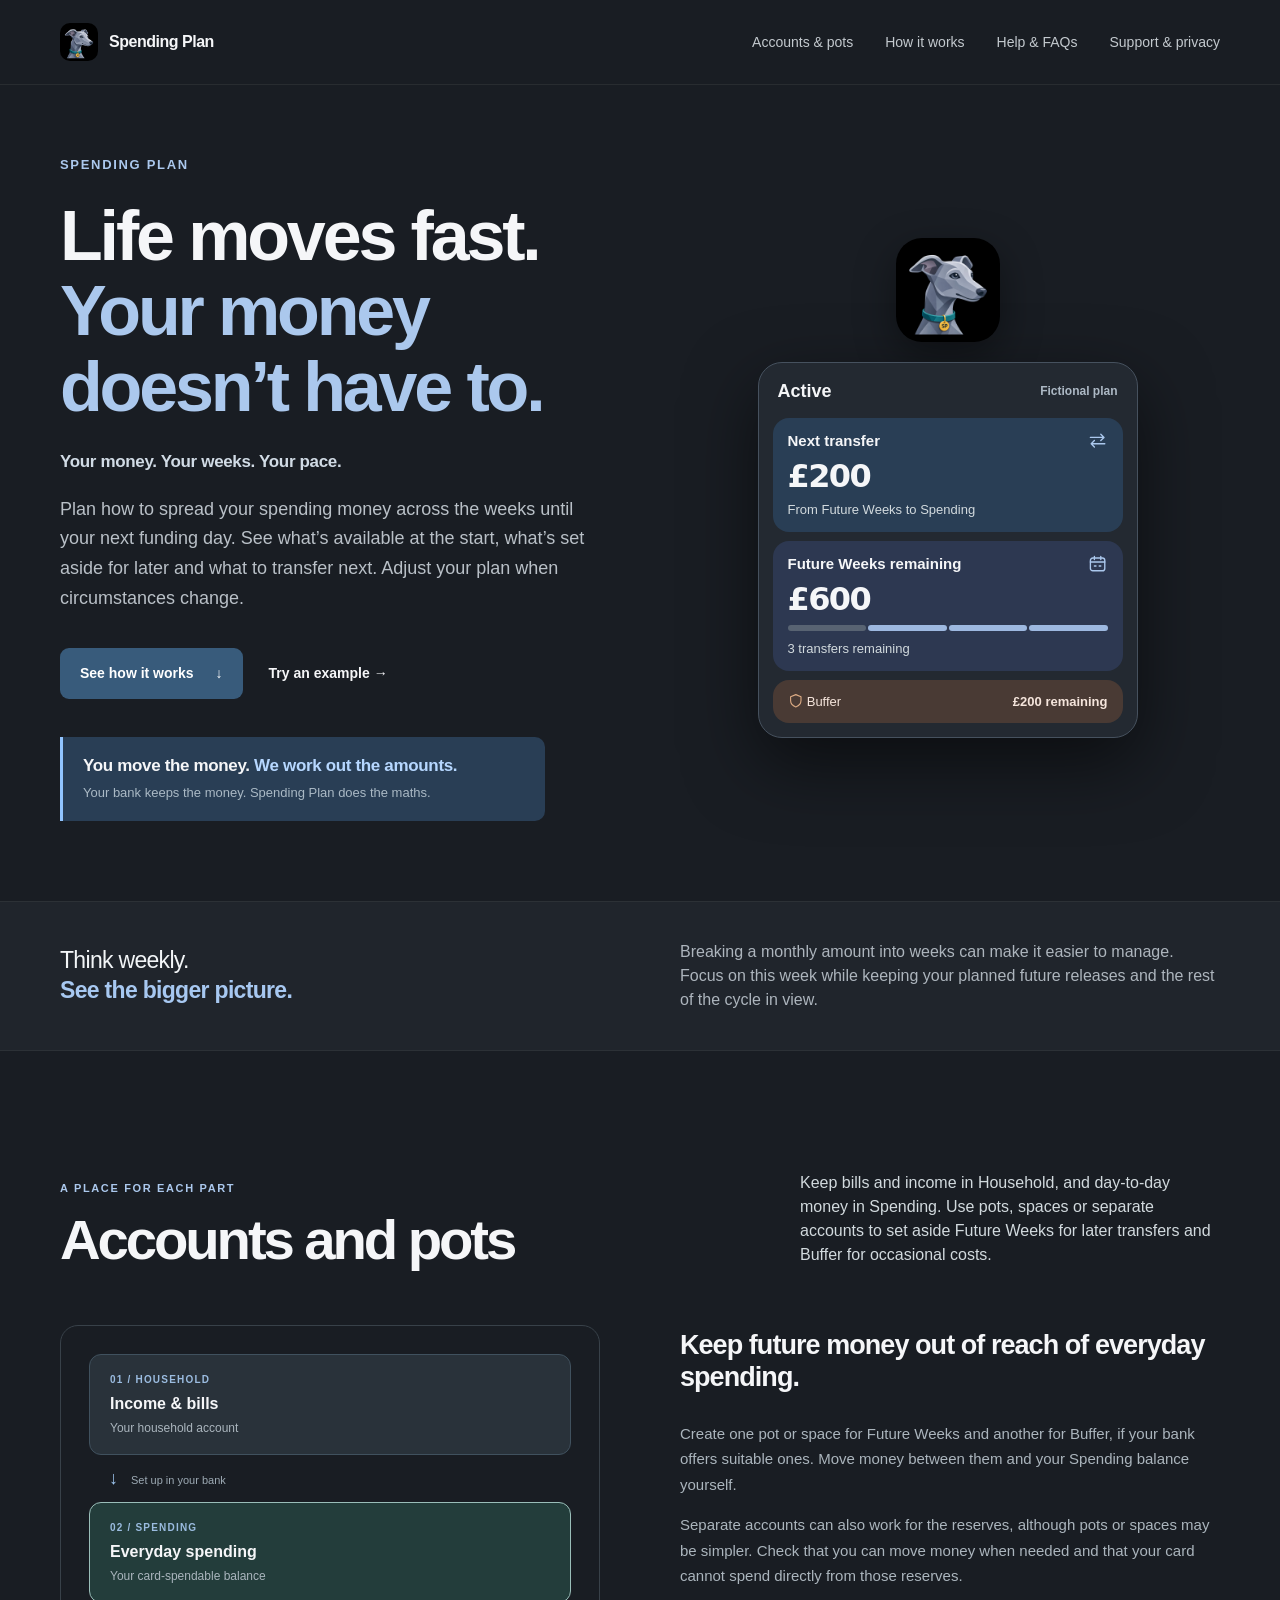
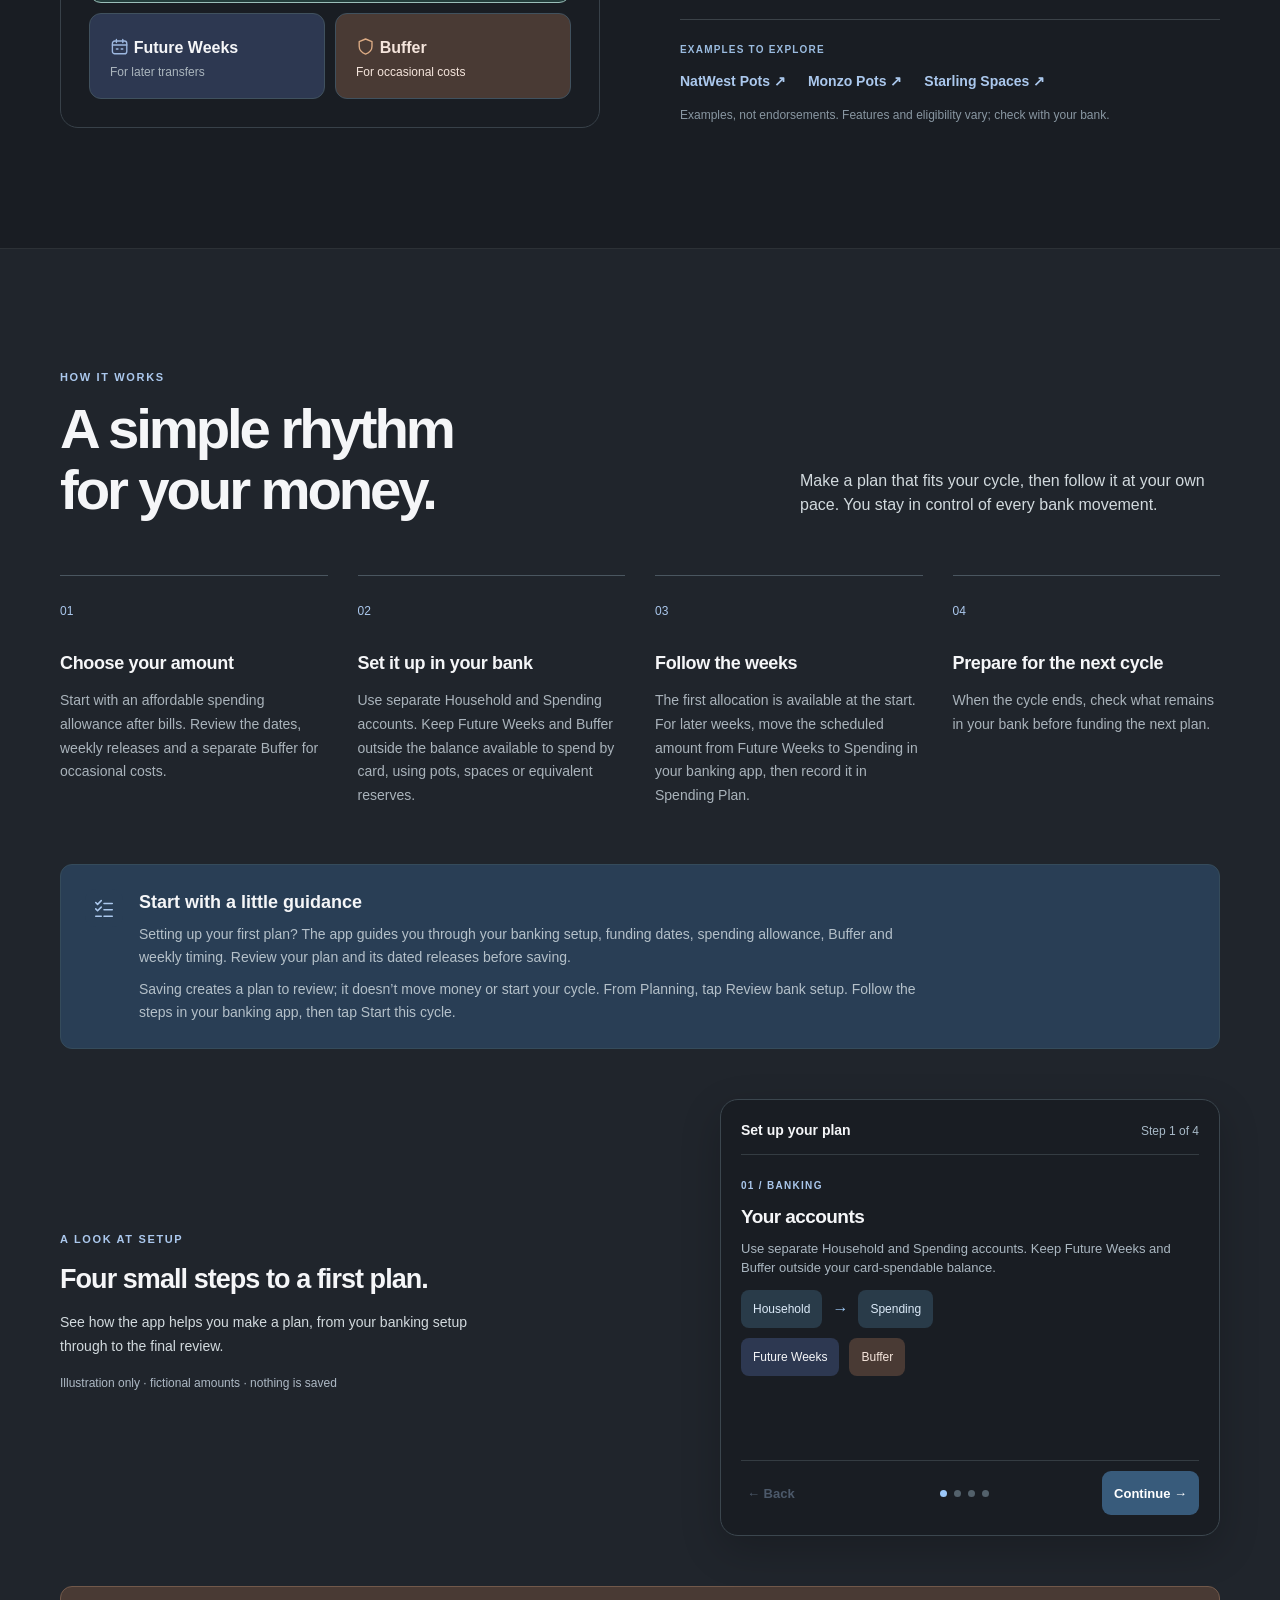
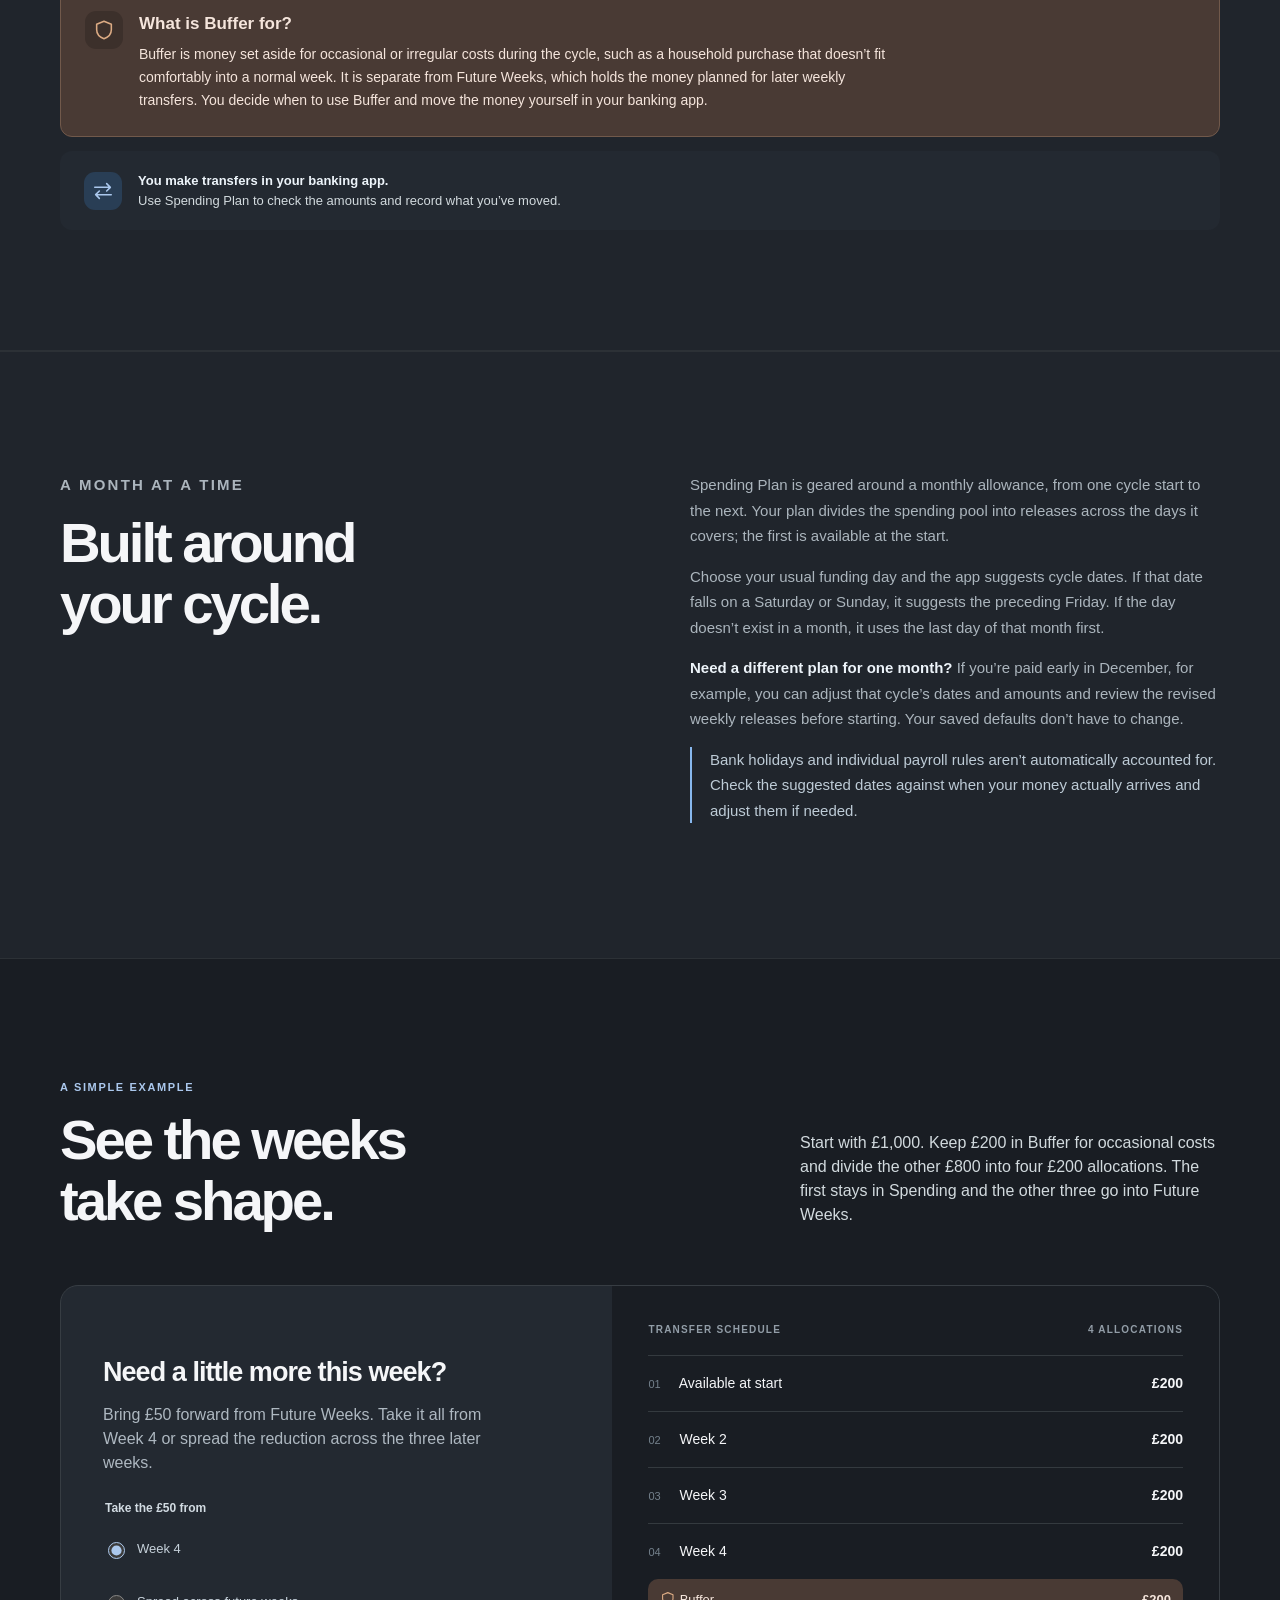
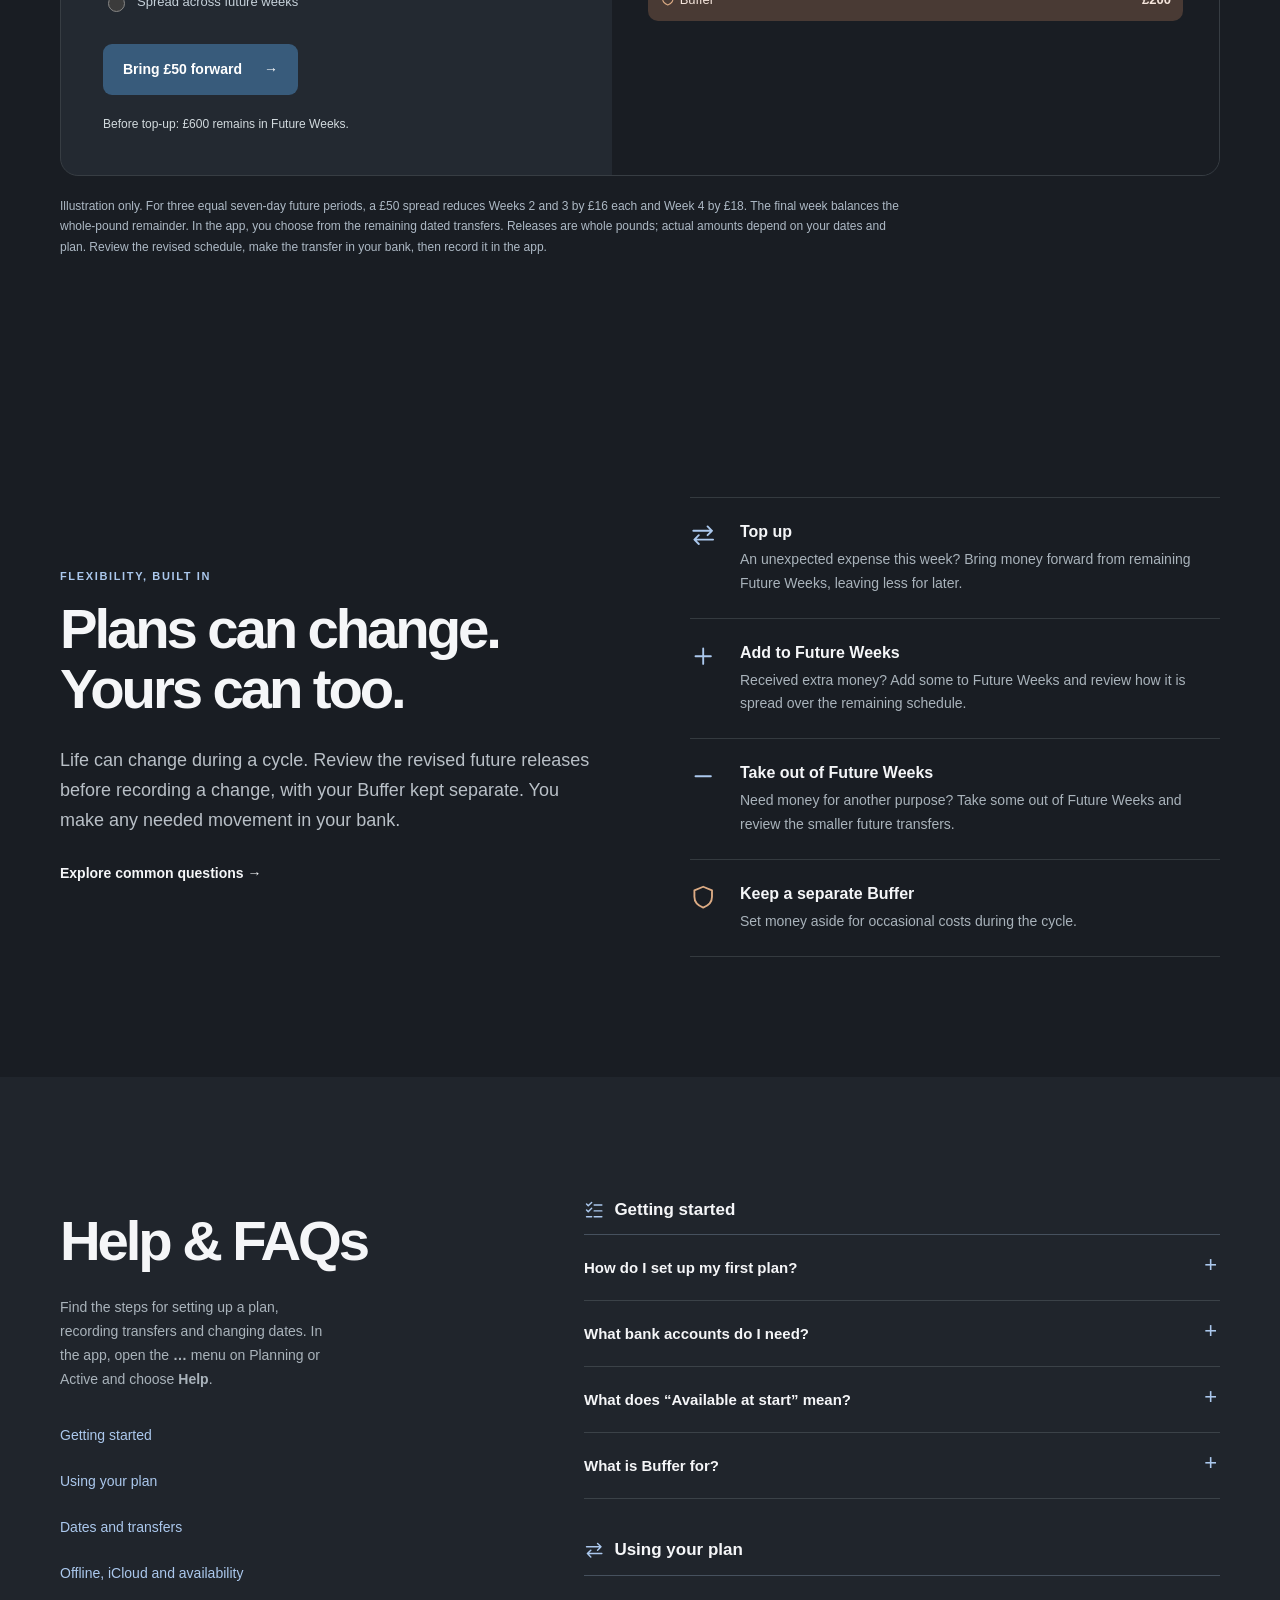
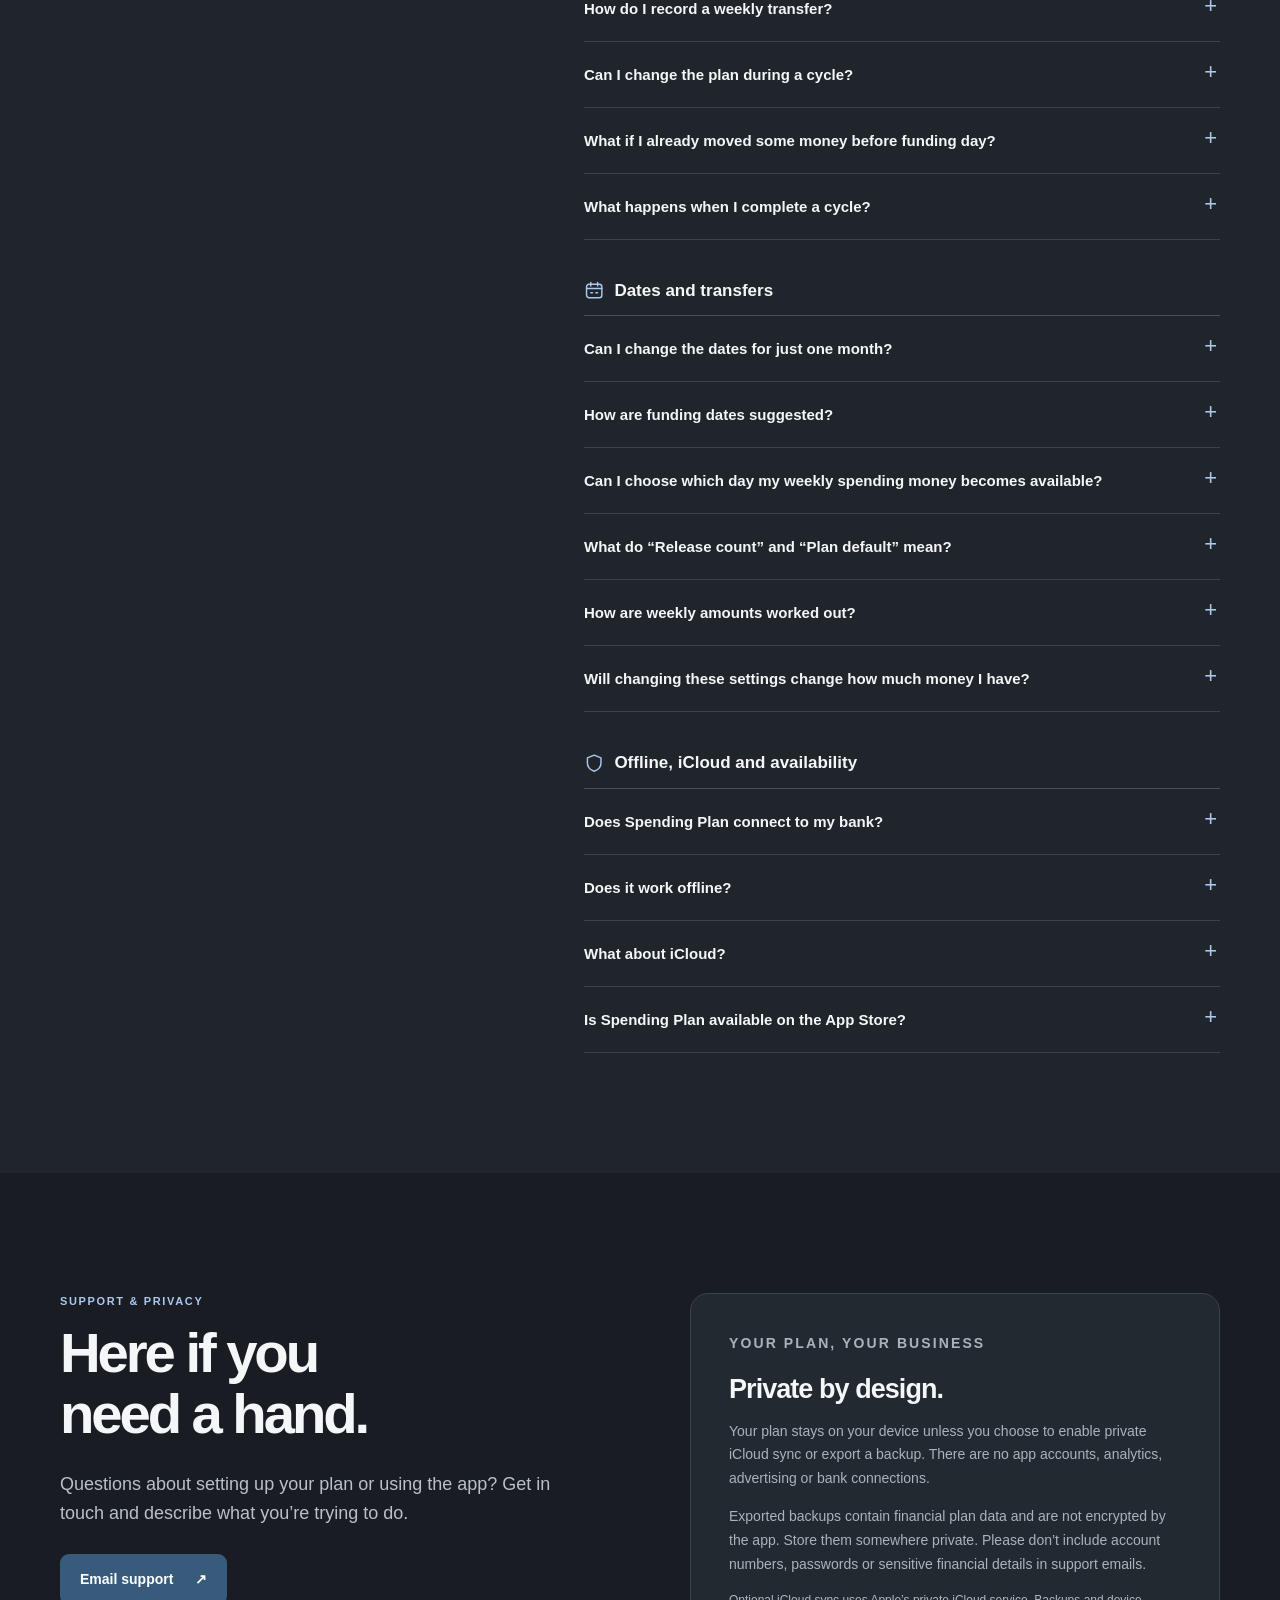
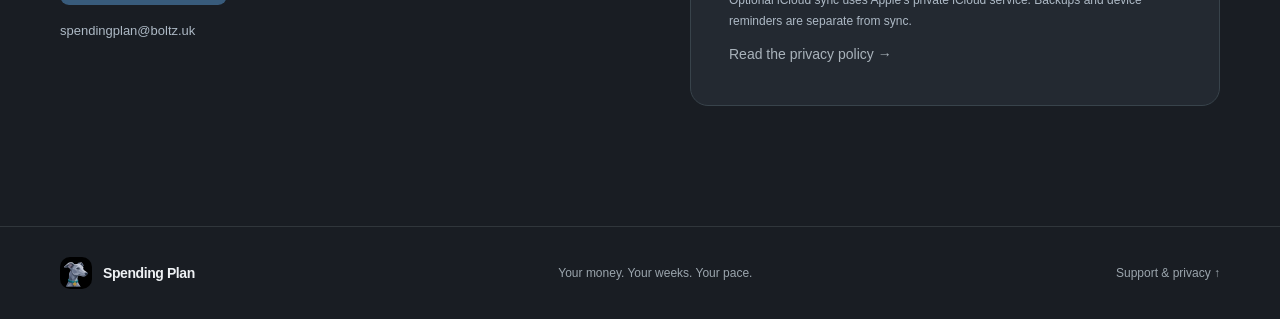
==== commit a0dc3c0c: "Align website design and help with Spending Plan" ====
--- a/index.html
+++ b/index.html
@@ -13,59 +13,109 @@
   <script src="script.js" defer></script>
 </head>
 <body>
+<svg class="glyph-library" aria-hidden="true" focusable="false">
+  <symbol id="icon-shield" viewBox="0 0 24 24"><path d="M12 2.5 20 5.8v5.9c0 4.8-3.1 8-8 9.8-4.9-1.8-8-5-8-9.8V5.8L12 2.5Z"/></symbol>
+  <symbol id="icon-calendar" viewBox="0 0 24 24"><rect x="3" y="5" width="18" height="16" rx="3"/><path d="M8 3v4m8-4v4M3 10h18m-13 5h2m4 0h2"/></symbol>
+  <symbol id="icon-transfer" viewBox="0 0 24 24"><path d="M3 8h17m-4-4 4 4-4 4m5 4H4m4-4-4 4 4 4"/></symbol>
+  <symbol id="icon-checklist" viewBox="0 0 24 24"><path d="m3 6 2 2 4-4m3 3h9M3 13l2 2 4-4m3 3h9M3 21h6m3 0h9"/></symbol>
+  <symbol id="icon-plus" viewBox="0 0 24 24"><path d="M12 5v14M5 12h14"/></symbol>
+  <symbol id="icon-minus" viewBox="0 0 24 24"><path d="M5 12h14"/></symbol>
+</svg>
 <a class="skip" href="#main">Skip to content</a>
 <header class="site-header"><div class="wrap header-inner">
   <a class="brand" href="#home"><img src="assets/app-icon.png" alt="" width="38" height="38"><span>Spending Plan</span></a>
-  <nav aria-label="Main navigation"><a href="#how-it-works">How it works</a><a href="#pots">Pots</a><a href="#faqs">FAQs</a><a href="#support">Support &amp; privacy</a></nav>
+  <nav aria-label="Main navigation"><a href="#pots">Accounts &amp; pots</a><a href="#how-it-works">How it works</a><a href="#faqs">Help &amp; FAQs</a><a href="#support">Support &amp; privacy</a></nav>
 </div></header>
 <main id="main">
 <section class="hero wrap" id="home">
   <div class="hero-copy"><p class="eyebrow hero-name">Spending Plan</p>
     <h1>Life moves fast.<br><span>Your money doesn’t have to.</span></h1>
     <p class="hero-pace">Your money. Your weeks. Your pace.</p>
-    <p class="lead">Plan how to spread your spending money across the weeks until your next funding day. See what is available now, what is set aside for later and what to transfer next. Adjust your plan when circumstances change.</p>
-    <div class="actions"><a class="button primary" href="#example">Try an example <span aria-hidden="true">↗</span></a><a class="text-link" href="#how-it-works">See how it works <span aria-hidden="true">→</span></a></div>
+    <p class="lead">Plan how to spread your spending money across the weeks until your next funding day. See what’s available at the start, what’s set aside for later and what to transfer next. Adjust your plan when circumstances change.</p>
+    <div class="actions"><a class="button primary" href="#pots">See how it works <span aria-hidden="true">↓</span></a><a class="text-link" href="#example">Try an example <span aria-hidden="true">→</span></a></div>
     <div class="hero-promise"><strong>You move the money. <span>We work out the amounts.</span></strong><p>Your bank keeps the money. Spending Plan does the maths.</p></div>
   </div>
   <div class="hero-art">
     <img class="hero-icon" src="assets/app-icon.png" width="200" height="200" alt="Spending Plan whippet app icon">
-    <div class="plan-card" aria-label="Illustrative weekly plan with fictional amounts"><div class="card-top"><span>YOUR PLAN</span><span class="small-pill">THIS CYCLE</span></div><p class="card-label">Remaining this cycle</p><p class="card-amount">£600<span>.00</span></p><p class="card-caption">Set aside for future weeks</p><div class="card-divider"></div><div class="next-row"><div><span class="tiny-icon">↗</span><span><b>Next transfer</b><small>From Future Weeks to Spending</small></span></div><strong>£200</strong></div><div class="card-divider"></div><div class="buffer-row"><span>Monthly Buffer</span><b>£200</b></div></div><p class="illustration-label">Illustrative plan · fictional amounts</p>
+    <div class="plan-card">
+      <div class="card-top"><span>Active</span><span>Fictional plan</span></div>
+      <div class="hero-transfer">
+        <div class="card-row"><h2>Next transfer</h2><svg class="glyph" aria-hidden="true" focusable="false"><use href="#icon-transfer"/></svg></div>
+        <p class="card-amount">£200</p>
+        <p>From Future Weeks to Spending</p>
+      </div>
+      <div class="hero-future">
+        <div class="card-row"><h2>Future Weeks remaining</h2><svg class="glyph" aria-hidden="true" focusable="false"><use href="#icon-calendar"/></svg></div>
+        <p class="card-amount">£600</p>
+        <div class="allocation-track" aria-hidden="true"><span></span><span></span><span></span><span></span></div>
+        <p>3 transfers remaining</p>
+      </div>
+      <div class="buffer-row"><span><svg class="glyph" aria-hidden="true" focusable="false"><use href="#icon-shield"/></svg> Buffer</span><b>£200 remaining</b></div>
+    </div>
   </div>
 </section>
 <section class="intro-band"><div class="wrap band-inner"><p>Think weekly.<br><strong>See the bigger picture.</strong></p><p>Breaking a monthly amount into weeks can make it easier to manage. Focus on this week while keeping your planned future releases and the rest of the cycle in view.</p></div></section>
-<section class="section wrap" id="example"><div class="section-heading"><div><p class="eyebrow">A SIMPLE EXAMPLE</p><h2>See the weeks<br>take shape.</h2></div><p>Start with £1,000: £800 for four equal weekly releases and £200 in Buffer. The first £200 is available at the start.</p></div>
-  <div class="example"><div class="example-copy"><span class="number">01 / THE PLAN</span><h3>Need a little more this week?</h3><p>Bring £50 forward from Future Weeks. Choose one later week or spread the reduction across all three.</p><fieldset class="demo-options"><legend>Take the £50 from</legend><label><input type="radio" name="topup-source" value="week4" checked> Week 4</label><label><input type="radio" name="topup-source" value="spread"> Spread across future weeks</label></fieldset><button class="button primary" id="topup" type="button" aria-pressed="false">Bring £50 forward <span aria-hidden="true">→</span></button><p class="example-foot" id="example-status" aria-live="polite">Before top-up: £600 remains in Future Weeks.</p></div>
-    <div class="schedule" aria-label="Illustrative weekly plan"><div class="schedule-head"><span>WEEKLY RELEASES</span><span>FOUR EQUAL PERIODS</span></div><div class="week"><span><i>01</i> Available at start</span><strong>£200 <em id="week1-extra"></em></strong></div><div class="week"><span><i>02</i> Future week</span><strong id="week2">£200</strong></div><div class="week"><span><i>03</i> Future week</span><strong id="week3">£200</strong></div><div class="week"><span><i>04</i> Future week</span><strong id="week4">£200</strong></div><div class="schedule-buffer"><span>Separate Buffer</span><strong>£200</strong></div></div>
-  </div><p class="fineprint">Illustration only. For three equal seven-day future periods, a £50 spread reduces Weeks 2 and 3 by £16 each and Week 4 by £18. The final week balances the whole-pound remainder. The app can also let you choose dated weeks. Releases are whole pounds; actual amounts depend on your dates and plan. Review the revised schedule, make the transfer in your bank, then record it in the app.</p>
+<section class="section wrap pots" id="pots"><div class="section-heading"><div><p class="eyebrow">A PLACE FOR EACH PART</p><h2>Accounts and pots</h2></div><p>Keep bills and income in Household, and day-to-day money in Spending. Use pots, spaces or separate accounts to set aside Future Weeks for later transfers and Buffer for occasional costs.</p></div>
+<div class="pots-grid"><div class="pots-diagram" role="img" aria-label="Diagram showing a Household account funding a Spending account, with separate Future Weeks and Buffer reserves outside the card-spendable balance."><div class="diagram-account"><span>01 / HOUSEHOLD</span><strong>Income &amp; bills</strong><small>Your household account</small></div><div class="diagram-arrow" aria-hidden="true">↓ <span>Set up in your bank</span></div><div class="diagram-account spending"><span>02 / SPENDING</span><strong>Everyday spending</strong><small>Your card-spendable balance</small></div><div class="diagram-reserves"><div class="reserve-future"><strong><svg class="glyph" aria-hidden="true" focusable="false"><use href="#icon-calendar"/></svg> Future Weeks</strong><small>For later transfers</small></div><div class="reserve-buffer"><strong><svg class="glyph" aria-hidden="true" focusable="false"><use href="#icon-shield"/></svg> Buffer</strong><small>For occasional costs</small></div></div></div><div class="pots-copy"><h3>Keep future money out of reach of everyday spending.</h3><p>Create one pot or space for Future Weeks and another for Buffer, if your bank offers suitable ones. Move money between them and your Spending balance yourself.</p><p>Separate accounts can also work for the reserves, although pots or spaces may be simpler. Check that you can move money when needed and that your card cannot spend directly from those reserves.</p><div class="bank-links"><span>EXAMPLES TO EXPLORE</span><a href="https://www.natwest.com/life-moments/managing-your-money/pots.html">NatWest Pots ↗</a><a href="https://monzo.com/features/pots">Monzo Pots ↗</a><a href="https://help.starlingbank.com/personal/topics/account-support/what-are-starling-spaces/">Starling Spaces ↗</a><small>Examples, not endorsements. Features and eligibility vary; check with your bank.</small></div></div></div></section>
+<section class="section how" id="how-it-works"><div class="wrap"><div class="section-heading"><div><p class="eyebrow">HOW IT WORKS</p><h2>A simple rhythm<br>for your money.</h2></div><p>Make a plan that fits your cycle, then follow it at your own pace. You stay in control of every bank movement.</p></div>
+<div class="steps"><article><span class="step-num">01</span><h3>Choose your amount</h3><p>Start with an affordable spending allowance after bills. Review the dates, weekly releases and a separate Buffer for occasional costs.</p></article><article><span class="step-num">02</span><h3>Set it up in your bank</h3><p>Use separate Household and Spending accounts. Keep Future Weeks and Buffer outside the balance available to spend by card, using pots, spaces or equivalent reserves.</p></article><article><span class="step-num">03</span><h3>Follow the weeks</h3><p>The first allocation is available at the start. For later weeks, move the scheduled amount from Future Weeks to Spending in your banking app, then record it in Spending Plan.</p></article><article><span class="step-num">04</span><h3>Prepare for the next cycle</h3><p>When the cycle ends, check what remains in your bank before funding the next plan.</p></article></div>
+<div class="wizard-intro"><span class="tiny-icon" aria-hidden="true"><svg class="glyph" aria-hidden="true" focusable="false"><use href="#icon-checklist"/></svg></span><div><h3>Start with a little guidance</h3><p>Setting up your first plan? The app guides you through your banking setup, funding dates, spending allowance, Buffer and weekly timing. Review your plan and its dated releases before saving.</p><p>Saving creates a plan to review; it doesn’t move money or start your cycle. From Planning, tap Review bank setup. Follow the steps in your banking app, then tap Start this cycle.</p></div></div>
+<div class="walkthrough" aria-labelledby="walkthrough-title"><div class="walkthrough-copy"><p class="eyebrow">A LOOK AT SETUP</p><h3 id="walkthrough-title">Four small steps to a first plan.</h3><p>See how the app helps you make a plan, from your banking setup through to the final review.</p><p class="walkthrough-note">Illustration only · fictional amounts · nothing is saved</p></div><div class="wizard-demo"><div class="wizard-demo-header"><strong>Set up your plan</strong><span id="wizard-progress" aria-live="polite">Step 1 of 4</span></div><div class="wizard-page" data-wizard-page><span class="wizard-kicker">01 / BANKING</span><h4>Your accounts</h4><p>Use separate Household and Spending accounts. Keep Future Weeks and Buffer outside your card-spendable balance.</p><div class="wizard-flow"><span>Household</span><span aria-hidden="true">→</span><span>Spending</span></div><div class="wizard-reserves"><span class="reserve-future">Future Weeks</span><span class="reserve-buffer">Buffer</span></div></div><div class="wizard-page" data-wizard-page><span class="wizard-kicker">02 / DATES</span><h4>When will you fund it?</h4><p>Check both dates against your bank. The plan runs until the day before the next funding date.</p><div class="wizard-row"><span>Usual funding day</span><strong>1st</strong></div><div class="wizard-row"><span>First funding date</span><strong>1 September</strong></div><div class="wizard-row"><span>Next funding date</span><strong>29 September</strong></div></div><div class="wizard-page" data-wizard-page><span class="wizard-kicker">03 / MONEY</span><h4>How much can you set aside?</h4><p>Enter your monthly allowance, including Buffer. Choose when later weekly transfers happen.</p><div class="wizard-row"><span>Monthly allowance, including Buffer</span><strong>£1,000</strong></div><div class="wizard-row"><span>Buffer</span><strong>£200</strong></div><div class="wizard-row"><span>Weekly transfer day</span><strong>Funding day</strong></div></div><div class="wizard-page" data-wizard-page><span class="wizard-kicker">04 / REVIEW</span><h4>Review your plan</h4><p>Check the dates, amounts and releases. Use these as my defaults applies your choices to future plans.</p><div class="wizard-row"><span>Initial Spending Transfer</span><strong>£1,000</strong></div><div class="wizard-row"><span>Available at start</span><strong>£200</strong></div><div class="wizard-row"><span>Future Weeks</span><strong>£600</strong></div><div class="wizard-row"><span>Buffer</span><strong>£200</strong></div><p class="wizard-small">Saving a plan doesn’t move money or start the cycle.</p></div><div class="wizard-controls"><button type="button" id="wizard-back">← Back</button><div class="wizard-dots" aria-hidden="true"><span></span><span></span><span></span><span></span></div><button type="button" id="wizard-next">Continue →</button></div></div></div>
+<div class="buffer-explainer"><span class="tiny-icon" aria-hidden="true"><svg class="glyph" aria-hidden="true" focusable="false"><use href="#icon-shield"/></svg></span><div><h3>What is Buffer for?</h3><p>Buffer is money set aside for occasional or irregular costs during the cycle, such as a household purchase that doesn’t fit comfortably into a normal week. It is separate from Future Weeks, which holds the money planned for later weekly transfers. You decide when to use Buffer and move the money yourself in your banking app.</p></div></div>
+<div class="setup-note"><span class="tiny-icon"><svg class="glyph" aria-hidden="true" focusable="false"><use href="#icon-transfer"/></svg></span><p><strong>You make transfers in your banking app.</strong><br>Use Spending Plan to check the amounts and record what you’ve moved.</p></div></div></section>
+<section class="section cycle"><div class="wrap cycle-inner"><div><p class="eyebrow">A MONTH AT A TIME</p><h2>Built around<br>your cycle.</h2></div><div><p>Spending Plan is geared around a monthly allowance, from one cycle start to the next. Your plan divides the spending pool into releases across the days it covers; the first is available at the start.</p><p>Choose your usual funding day and the app suggests cycle dates. If that date falls on a Saturday or Sunday, it suggests the preceding Friday. If the day doesn’t exist in a month, it uses the last day of that month first.</p><p><strong>Need a different plan for one month?</strong> If you’re paid early in December, for example, you can adjust that cycle’s dates and amounts and review the revised weekly releases before starting. Your saved defaults don’t have to change.</p><p class="cycle-note">Bank holidays and individual payroll rules aren’t automatically accounted for. Check the suggested dates against when your money actually arrives and adjust them if needed.</p></div></div></section>
+<section class="section wrap" id="example"><div class="section-heading"><div><p class="eyebrow">A SIMPLE EXAMPLE</p><h2>See the weeks<br>take shape.</h2></div><p>Start with £1,000. Keep £200 in Buffer for occasional costs and divide the other £800 into four £200 allocations. The first stays in Spending and the other three go into Future Weeks.</p></div>
+  <div class="example"><div class="example-copy"><h3>Need a little more this week?</h3><p>Bring £50 forward from Future Weeks. Take it all from Week 4 or spread the reduction across the three later weeks.</p><fieldset class="demo-options"><legend>Take the £50 from</legend><label><input type="radio" name="topup-source" value="week4" checked> Week 4</label><label><input type="radio" name="topup-source" value="spread"> Spread across future weeks</label></fieldset><button class="button primary" id="topup" type="button">Bring £50 forward <span aria-hidden="true">→</span></button><p class="example-foot" id="example-status" aria-live="polite">Before top-up: £600 remains in Future Weeks.</p></div>
+    <div class="schedule" aria-label="Illustrative weekly plan"><div class="schedule-head"><span>TRANSFER SCHEDULE</span><span>4 ALLOCATIONS</span></div><div class="week"><span><i aria-hidden="true">01</i> Available at start</span><strong>£200 <em id="week1-extra"></em></strong></div><div class="week"><span><i aria-hidden="true">02</i> Week 2</span><strong id="week2">£200</strong></div><div class="week"><span><i aria-hidden="true">03</i> Week 3</span><strong id="week3">£200</strong></div><div class="week"><span><i aria-hidden="true">04</i> Week 4</span><strong id="week4">£200</strong></div><div class="schedule-buffer"><span><svg class="glyph" aria-hidden="true" focusable="false"><use href="#icon-shield"/></svg> Buffer</span><strong>£200</strong></div></div>
+  </div><p class="fineprint">Illustration only. For three equal seven-day future periods, a £50 spread reduces Weeks 2 and 3 by £16 each and Week 4 by £18. The final week balances the whole-pound remainder. In the app, you choose from the remaining dated transfers. Releases are whole pounds; actual amounts depend on your dates and plan. Review the revised schedule, make the transfer in your bank, then record it in the app.</p>
 </section>
-<section class="section how" id="how-it-works"><div class="wrap"><div class="section-heading"><div><p class="eyebrow">HOW IT WORKS</p><h2>A simple rhythm<br>for your money.</h2></div><p>Make a plan that fits your cycle, then follow it at your own pace. You stay in control of every bank movement.</p></div>
-<div class="wizard-intro"><span class="tiny-icon" aria-hidden="true">✓</span><div><h3>Start with a little guidance</h3><p>Setting up your first plan? The app guides you through your banking setup, funding dates, spending allowance, Buffer and weekly timing. Review your plan and its dated releases before saving.</p><p>Saving creates a plan to review; it doesn’t move money or start your cycle. Complete the setup in your bank, then start the cycle when you’re ready.</p></div></div>
-<div class="walkthrough" aria-labelledby="walkthrough-title"><div class="walkthrough-copy"><p class="eyebrow">A LOOK AT SETUP</p><h3 id="walkthrough-title">Four small steps to a first plan.</h3><p>See how the app helps you make a plan, from your banking setup through to the final review.</p><p class="walkthrough-note">Illustration only · fictional amounts · nothing is saved</p></div><div class="wizard-demo"><div class="wizard-demo-header"><strong>Set up your plan</strong><span id="wizard-progress" aria-live="polite">Step 1 of 4</span></div><div class="wizard-page" data-wizard-page><span class="wizard-kicker">01 / BANKING</span><h4>Your accounts</h4><p>Use separate Household and Spending accounts. Keep Future Weeks and Buffer outside your card-spendable balance.</p><div class="wizard-flow"><span>Household</span><span aria-hidden="true">→</span><span>Spending</span></div><div class="wizard-reserves"><span>Future Weeks</span><span>Buffer</span></div></div><div class="wizard-page" data-wizard-page><span class="wizard-kicker">02 / DATES</span><h4>When will you fund it?</h4><p>Choose your usual funding day and check the dates money will actually arrive.</p><div class="wizard-row"><span>Usual funding day</span><strong>1st</strong></div><div class="wizard-row"><span>First funding date</span><strong>1 September</strong></div><div class="wizard-row"><span>Next funding date</span><strong>29 September · adjusted</strong></div></div><div class="wizard-page" data-wizard-page><span class="wizard-kicker">03 / MONEY</span><h4>How much can you set aside?</h4><p>Your monthly allowance includes Buffer. Choose when later weekly transfers happen.</p><div class="wizard-row"><span>Monthly allowance</span><strong>£1,000</strong></div><div class="wizard-row"><span>Buffer</span><strong>£200</strong></div><div class="wizard-row"><span>Weekly transfer day</span><strong>Same weekday as funding</strong></div></div><div class="wizard-page" data-wizard-page><span class="wizard-kicker">04 / REVIEW</span><h4>Review your plan</h4><p>Check the dates, setup amounts and weekly releases before saving your plan.</p><div class="wizard-row"><span>Initial Spending Transfer</span><strong>£1,000</strong></div><div class="wizard-row"><span>Available now</span><strong>£200</strong></div><div class="wizard-row"><span>Future Weeks</span><strong>£600</strong></div><div class="wizard-row"><span>Buffer</span><strong>£200</strong></div><p class="wizard-small">Saving a plan doesn’t move money or start the cycle.</p></div><div class="wizard-controls"><button type="button" id="wizard-back">← Back</button><div class="wizard-dots" aria-hidden="true"><span></span><span></span><span></span><span></span></div><button type="button" id="wizard-next">Continue →</button></div></div></div>
-<div class="steps"><article><span class="step-num">01</span><h3>Choose your amount</h3><p>Start with an affordable spending allowance after bills. Review the dates, weekly releases and a separate Buffer for occasional costs.</p></article><article><span class="step-num">02</span><h3>Set it up in your bank</h3><p>Use separate Household and Spending accounts. Keep Future Weeks and Buffer outside the balance available to spend by card, using pots, spaces or equivalent reserves.</p></article><article><span class="step-num">03</span><h3>Follow the weeks</h3><p>The first allocation is available at the start. For later weeks, move the scheduled amount from Future Weeks to Spending in your banking app, then record it in Spending Plan.</p></article><article><span class="step-num">04</span><h3>Adjust when life changes</h3><p>Top up this week from future releases, or add to or take out of Future Weeks. Review the revised transfers before recording the change. Buffer stays separate.</p></article></div>
-<div class="buffer-explainer"><span class="tiny-icon" aria-hidden="true"><svg class="shield-icon" viewBox="0 0 24 24" width="21" height="21" fill="none" stroke="currentColor" stroke-width="1.7" stroke-linecap="round" stroke-linejoin="round" aria-hidden="true" focusable="false"><path d="M12 2.5 20 5.8v5.9c0 4.8-3.1 8-8 9.8-4.9-1.8-8-5-8-9.8V5.8L12 2.5Z"/></svg></span><div><h3>What is Buffer for?</h3><p>Buffer is money set aside for occasional or irregular costs during the cycle, such as a household purchase that doesn’t fit comfortably into a normal week. It is separate from Future Weeks, which holds the money planned for later weekly transfers. You decide when to use Buffer and move the money yourself in your banking app.</p></div></div>
-<div class="setup-note"><span class="tiny-icon">↗</span><p><strong>The app makes the plan; you move the money.</strong><br>Complete the bank setup before starting a cycle. Starting and recording actions in the app do not make transfers.</p></div></div></section>
-<section class="section wrap pots" id="pots"><div class="section-heading"><div><p class="eyebrow">A PLACE FOR EACH PART</p><h2>What are pots<br>and spaces?</h2></div><p>Many banking apps let you put money aside within an account, away from your main spending balance. Think of them as labelled places for money with different jobs.</p></div>
-<div class="pots-grid"><div class="pots-diagram" role="img" aria-label="Diagram showing a Household account funding a Spending account, with separate Future Weeks and Buffer reserves outside the card-spendable balance."><div class="diagram-account"><span>01 / HOUSEHOLD</span><strong>Income &amp; bills</strong><small>Your household account</small></div><div class="diagram-arrow" aria-hidden="true">↓ <span>Set up in your bank</span></div><div class="diagram-account spending"><span>02 / SPENDING</span><strong>Everyday spending</strong><small>Your card-spendable balance</small></div><div class="diagram-reserves"><div><span>RESERVE</span><strong>Future Weeks</strong><small>For later transfers</small></div><div><span>RESERVE</span><strong>Buffer</strong><small>For occasional costs</small></div></div></div><div class="pots-copy"><h3>Keep future money out of reach of everyday spending.</h3><p>Create one pot or space for Future Weeks and another for Buffer, if your bank offers suitable ones. Move money between them and your Spending balance yourself.</p><p>Separate accounts can also work for the reserves, although pots or spaces may be simpler. Check that you can move money when needed and that your card cannot spend directly from those reserves.</p><div class="bank-links"><span>EXAMPLES TO EXPLORE</span><a href="https://www.natwest.com/life-moments/managing-your-money/pots.html">NatWest Pots ↗</a><a href="https://monzo.com/features/pots">Monzo Pots ↗</a><a href="https://help.starlingbank.com/personal/topics/account-support/what-are-starling-spaces/">Starling Spaces ↗</a><small>Examples, not endorsements. Features and eligibility vary; check with your bank.</small></div></div></div></section>
-<section class="section cycle"><div class="wrap cycle-inner"><div><p class="eyebrow">A MONTH AT A TIME</p><h2>Built around<br>your cycle.</h2></div><div><p>Spending Plan is geared around a monthly allowance, from one cycle start to the next. Your plan divides the spending pool into releases across the days it covers; the first is available at the start.</p><p>Choose your usual payday and the app suggests cycle dates. If that date falls on a Saturday or Sunday, it suggests the preceding Friday. If the day doesn’t exist in a month, it uses the last day of that month first.</p><p><strong>Need a different plan for one month?</strong> If you’re paid early in December, for example, you can adjust that cycle’s dates and amounts and review the revised weekly releases before starting. Your saved defaults don’t have to change.</p><p class="cycle-note">Bank holidays and individual payroll rules aren’t automatically accounted for. Check the suggested dates against when your money actually arrives and adjust them if needed.</p></div></div></section>
-<section class="section wrap flexibility"><div><p class="eyebrow">FLEXIBILITY, BUILT IN</p><h2>Plans can change.<br>Yours can too.</h2><p class="lead">Life can change during a cycle. Review the revised future releases before recording a change, with your Buffer kept separate. You make any needed movement in your bank.</p><a class="text-link" href="#faqs">Explore common questions <span aria-hidden="true">→</span></a></div><div class="feature-list"><div><span>↗</span><p><b>Top up this week</b><small>An unexpected expense this week? Bring money forward from remaining Future Weeks, leaving less for later.</small></p></div><div><span>＋</span><p><b>Add to Future Weeks</b><small>Received extra money? Add some to Future Weeks and review how it is spread over the remaining schedule.</small></p></div><div><span>−</span><p><b>Take out of Future Weeks</b><small>Need money for another purpose? Take some out of Future Weeks and review the smaller future transfers.</small></p></div><div><span aria-hidden="true"><svg class="shield-icon" viewBox="0 0 24 24" width="21" height="21" fill="none" stroke="currentColor" stroke-width="1.7" stroke-linecap="round" stroke-linejoin="round" aria-hidden="true" focusable="false"><path d="M12 2.5 20 5.8v5.9c0 4.8-3.1 8-8 9.8-4.9-1.8-8-5-8-9.8V5.8L12 2.5Z"/></svg></span><p><b>Keep a separate Buffer</b><small>Set money aside for occasional costs during the cycle.</small></p></div></div></section>
-<section class="section faq-section" id="faqs"><div class="wrap faq-layout"><div><p class="eyebrow">GOOD TO KNOW</p><h2>Questions,<br>answered.</h2><p>Practical details for getting started and making the plan your own.</p></div><div class="faq-list">
-<details><summary>How do I set up my first plan?</summary><p>Choose <strong>Set up a new plan</strong> to work through your banking setup, funding dates, allowance, Buffer and weekly timing. You can choose whether to use those answers as defaults for future plans. You can review the suggested amounts and dated releases before saving. Saving creates a Planning draft; it does not move money or start a cycle. After completing the bank setup, start the cycle separately. You can also run setup again from Settings.</p></details>
-<details><summary>What does “Available now” mean when setting up a cycle?</summary><p>Available now is your first spending allocation, ready to use straight away. After moving the rest into Future Weeks and Buffer, leave this amount in your Spending account. There’s no extra transfer to make. Some versions call this amount “Keep”.</p></details>
-<details><summary>What bank accounts do I need?</summary><p>Use two separate accounts: one for household income and bills, and one for everyday spending. Keep Future Weeks and Buffer outside your card-spendable balance, in pots, spaces or equivalent reserves. Your bank needs a way for you to separate and move those amounts yourself.</p></details>
-<details><summary>Does Spending Plan connect to my bank?</summary><p>No. It does not connect to your bank, track transactions or see live balances. You make transfers in your banking app and record them in Spending Plan.</p></details>
-<details><summary>Can I change the plan during a cycle?</summary><p>Yes. For an unexpected expense, Top up this week brings money forward from Future Weeks. If extra money becomes available, add it to Future Weeks; if you need money elsewhere, take some out. Review the revised releases before recording the change, and make any required movement in your bank yourself. Buffer remains separate.</p></details>
-<details><summary>What is Buffer for?</summary><p>Buffer is a separate reserve for occasional or irregular costs during the cycle. Future Weeks is reserved for later weekly transfers. You decide when to use Buffer, move the money in your banking app and record its use in Spending Plan.</p></details>
-<details><summary>Does it work offline?</summary><p>Yes. Your plan is stored locally and the app is fully useful offline. You do not need an app account.</p></details>
-<details><summary>What about iCloud?</summary><p>Private iCloud plan sync is optional and off until you choose to enable it. When enabled, it uses your private iCloud account to sync plans. If versions conflict, they are retained for review rather than silently replacing one another.</p></details>
-<details><summary>How are weekly amounts worked out?</summary><p>The weekly spending pool is divided according to the days covered by each release. Releases are whole pounds: proportional amounts are rounded down and the final release balances the pool. Any sub-pound planning remainder stays in Buffer. The first allocation is available at the start.</p></details>
-<details><summary>Can I choose which day my weekly spending money becomes available?</summary><p>Yes. Under <strong>Dates and transfers → More timing options</strong>, choose <strong>Funding day</strong> for a simple schedule: the first amount is available when the cycle starts, followed by releases every seven days. Or choose a <strong>Fixed weekday</strong> to make weekly planning fit your routine. For example, if you’re paid on Friday, the first amount is available then and later releases can fall on Sundays. Short first or final periods receive an amount based on the days they cover, and the actual dates can mean more or fewer than the usual four or five allocations.</p></details>
-<details><summary>What does Release count mean?</summary><p>Release count is the number of allocations in the cycle, including the first amount available at the start. <strong>Automatic</strong> is the easiest choice for most people: the app uses the cycle dates to work out the count. With Funding day timing, you can instead choose four or five if the dates allow: four means the first allocation plus three later releases; five means the first plus four. The schedule and amounts are recalculated, and Buffer may change if your four- and five-release targets differ. Fixed weekday timing always uses an automatic count.</p></details>
-<details><summary>What does Plan default mean?</summary><p>Plan default uses the release-count preference saved with that plan, so you normally don’t need to choose it each cycle. You can make a different choice for one cycle without permanently changing the saved default.</p></details>
-<details><summary>Will changing these settings change how much money I have?</summary><p>Changing timing doesn’t add money to or remove money from your allowance. It can change the release dates, the number of allocations and individual amounts; Buffer can also change when different release-count targets apply. Review the updated schedule before saving. Spending Plan calculates and records releases, but you move the money yourself in your banking app.</p></details>
-<details><summary>How does payday affect the cycle?</summary><p>Choose a usual payday to get suggested monthly cycle dates. A Saturday or Sunday payday is suggested as the preceding Friday. If your payday falls beyond the end of a month, the app uses that month’s last day before applying the weekend rule. Bank holidays and individual payroll arrangements are not calculated automatically, so check and edit your dates when needed.</p></details>
-<details><summary>Can I change the plan for one month?</summary><p>Yes. In Edit this month, you can adjust dates and amounts for that cycle and review the weekly releases before starting. For example, if you’re paid early in December, you can set dates that reflect when your money arrives without changing your saved defaults.</p></details>
-<details><summary>Is Spending Plan available on the App Store?</summary><p>Spending Plan is being prepared for release. Availability and download details will be shared when confirmed.</p></details>
-</div></div></section>
+<section class="section wrap flexibility"><div><p class="eyebrow">FLEXIBILITY, BUILT IN</p><h2>Plans can change.<br>Yours can too.</h2><p class="lead">Life can change during a cycle. Review the revised future releases before recording a change, with your Buffer kept separate. You make any needed movement in your bank.</p><a class="text-link" href="#faqs">Explore common questions <span aria-hidden="true">→</span></a></div><div class="feature-list"><div><span><svg class="glyph" aria-hidden="true" focusable="false"><use href="#icon-transfer"/></svg></span><p><b>Top up</b><small>An unexpected expense this week? Bring money forward from remaining Future Weeks, leaving less for later.</small></p></div><div><span><svg class="glyph" aria-hidden="true" focusable="false"><use href="#icon-plus"/></svg></span><p><b>Add to Future Weeks</b><small>Received extra money? Add some to Future Weeks and review how it is spread over the remaining schedule.</small></p></div><div><span><svg class="glyph" aria-hidden="true" focusable="false"><use href="#icon-minus"/></svg></span><p><b>Take out of Future Weeks</b><small>Need money for another purpose? Take some out of Future Weeks and review the smaller future transfers.</small></p></div><div><span aria-hidden="true"><svg class="glyph" aria-hidden="true" focusable="false"><use href="#icon-shield"/></svg></span><p><b>Keep a separate Buffer</b><small>Set money aside for occasional costs during the cycle.</small></p></div></div></section>
+<section class="section faq-section" id="faqs">
+  <div class="wrap faq-layout">
+    <div>
+      <h2>Help &amp; FAQs</h2>
+      <p>Find the steps for setting up a plan, recording transfers and changing dates. In the app, open the <strong>…</strong> menu on Planning or Active and choose <strong>Help</strong>.</p>
+      <nav class="faq-nav" aria-label="Help topics">
+        <a href="#faq-getting-started">Getting started</a>
+        <a href="#faq-using-your-plan">Using your plan</a>
+        <a href="#faq-dates-and-transfers">Dates and transfers</a>
+        <a href="#faq-offline-and-icloud">Offline, iCloud and availability</a>
+      </nav>
+    </div>
+    <div class="faq-list">
+      <section class="faq-group" aria-labelledby="faq-getting-started">
+        <h3 id="faq-getting-started"><svg class="glyph" aria-hidden="true" focusable="false"><use href="#icon-checklist"/></svg>Getting started</h3>
+        <details><summary>How do I set up my first plan?</summary><p>On the welcome screen, choose <strong>Set up a new plan</strong>. Check your accounts, funding dates and monthly allowance, including Buffer. On <strong>Review your plan</strong>, choose whether to <strong>Use these as my defaults</strong>, then tap <strong>Save plan</strong>. This creates a Planning draft. When you’re ready to fund it, tap <strong>Review bank setup</strong>, follow the steps in your banking app and tap <strong>Start this cycle</strong>. You can run setup again from Settings.</p></details>
+        <details><summary>What bank accounts do I need?</summary><p>Use two separate accounts: one for household income and bills, and one for everyday spending. Keep Future Weeks and Buffer outside your card-spendable balance, in pots, spaces or equivalent reserves. Your bank needs a way for you to separate and move those amounts yourself.</p></details>
+        <details><summary>What does “Available at start” mean?</summary><p>It’s the first allocation, ready to spend when the cycle starts. <strong>Leave available at start</strong> is the last instruction in Bank setup. After setting aside Future Weeks and Buffer, leave that amount in Spending.</p></details>
+        <details><summary>What is Buffer for?</summary><p>Buffer is a separate reserve for occasional costs. Future Weeks holds money planned for later weekly transfers. Tap <strong>Buffer</strong> on Active to see what remains and record what you’ve used after moving it in your banking app.</p></details>
+      </section>
+      <section class="faq-group" aria-labelledby="faq-using-your-plan">
+        <h3 id="faq-using-your-plan"><svg class="glyph" aria-hidden="true" focusable="false"><use href="#icon-transfer"/></svg>Using your plan</h3>
+        <details><summary>How do I record a weekly transfer?</summary><p>On <strong>Active</strong>, tap <strong>Review transfer</strong> to check the amount and move it from Future Weeks to Spending in your banking app. Back in Spending Plan, tap <strong>Review transfer to record</strong> and confirm what you moved. You can record a £0 release without moving money.</p></details>
+        <details><summary>Can I change the plan during a cycle?</summary><p>On <strong>Active</strong>, tap <strong>Top up</strong> to bring money forward from one or more future transfers. To change the amount set aside for all remaining transfers, use <strong>Adjust active cycle</strong> and choose <strong>Add to Future Weeks</strong> or <strong>Take out of Future Weeks</strong>. Review the revised schedule before recording the change and make any needed transfer in your bank.</p></details>
+        <details><summary>What if I already moved some money before funding day?</summary><p>Go to <strong>Edit this month → Already spent or taken</strong>. Use <strong>Taken Early</strong> for money you’ve already transferred from Household to Spending. Select the week it came from. The amount reduces that week’s allocation and the remaining initial transfer. Enter each amount once.</p></details>
+        <details><summary>What happens when I complete a cycle?</summary><p>Completing a cycle opens the next one in <strong>Planning</strong>. Before funding it, check what remains in Spending, Future Weeks and Buffer, allowing for pending payments. If you keep any of that money for the next cycle, count it once and transfer only what’s still needed.</p></details>
+      </section>
+      <section class="faq-group" aria-labelledby="faq-dates-and-transfers">
+        <h3 id="faq-dates-and-transfers"><svg class="glyph" aria-hidden="true" focusable="false"><use href="#icon-calendar"/></svg>Dates and transfers</h3>
+        <details><summary>Can I change the dates for just one month?</summary><p>Open <strong>Edit this month → Dates and transfers</strong>. Adjust <strong>Cycle starts</strong> and <strong>Cycle ends</strong>, then check the dated allocations before saving. For example, if you’re paid early in December, you can use the actual dates without changing your saved defaults. During first setup, the equivalent boundary is <strong>Next funding date</strong>: the plan ends the day before it.</p></details>
+        <details><summary>How are funding dates suggested?</summary><p>Your <strong>Usual funding day</strong> suggests monthly dates. For shorter months, the app uses the last day of the month. Weekend dates move to the preceding Friday. Check the suggestions against your actual funding dates, especially around bank holidays.</p></details>
+        <details><summary>Can I choose which day my weekly spending money becomes available?</summary><p>Open <strong>Edit this month → Dates and transfers → More timing options</strong>. Choose <strong>Funding day</strong> for an amount at the start and later releases every seven days. Choose <strong>Fixed weekday</strong> if you want later releases on a weekday you pick. For example, if you’re paid on Friday, the first amount is available then and later releases can fall on Sundays. Short periods are usually allocated less because they cover fewer days.</p></details>
+        <details><summary>What do “Release count” and “Plan default” mean?</summary><p>The <strong>Release count</strong> includes the first amount available at the start. <strong>Plan default</strong> uses the preference saved with the plan. In Funding day timing, <strong>Automatic</strong> works out the count from the dates, and you can choose four or five if the dates allow. With Fixed weekday timing, the count is always automatic.</p></details>
+        <details><summary>How are weekly amounts worked out?</summary><p>The weekly spending pool is divided according to the days covered by each release. Releases are whole pounds: proportional amounts are rounded down and the final release balances the pool. Any sub-pound planning remainder stays in Buffer. The first allocation is available at the start.</p></details>
+        <details><summary>Will changing these settings change how much money I have?</summary><p>Your allowance stays the same when you change timing. The dates, number of allocations and amounts can change. Buffer can also change if you’ve set different targets for four and five allocations. Check the revised schedule before saving.</p></details>
+      </section>
+      <section class="faq-group" aria-labelledby="faq-offline-and-icloud">
+        <h3 id="faq-offline-and-icloud"><svg class="glyph" aria-hidden="true" focusable="false"><use href="#icon-shield"/></svg>Offline, iCloud and availability</h3>
+        <details><summary>Does Spending Plan connect to my bank?</summary><p>No. It does not connect to your bank, track transactions or see live balances. You make transfers in your banking app and record them in Spending Plan.</p></details>
+        <details><summary>Does it work offline?</summary><p>Yes. Your plan is stored locally and the app is fully useful offline. You do not need an app account.</p></details>
+        <details><summary>What about iCloud?</summary><p>Private iCloud plan sync is optional and off until you choose to enable it. When enabled, it uses your private iCloud account to sync plans. If versions conflict, they are retained for review rather than silently replacing one another.</p></details>
+        <details><summary>Is Spending Plan available on the App Store?</summary><p>Spending Plan is being prepared for release. Availability and download details will be shared when confirmed.</p></details>
+      </section>
+    </div>
+  </div>
+</section>
 <section class="section wrap support" id="support"><div><p class="eyebrow">SUPPORT &amp; PRIVACY</p><h2>Here if you<br>need a hand.</h2><p class="lead">Questions about setting up your plan or using the app? Get in touch and describe what you’re trying to do.</p><a class="button primary" href="mailto:spendingplan@boltz.uk">Email support <span aria-hidden="true">↗</span></a><p class="contact">spendingplan@boltz.uk</p></div><div class="privacy-card"><p class="eyebrow">YOUR PLAN, YOUR BUSINESS</p><h3>Private by design.</h3><p>Your plan stays on your device unless you choose to enable private iCloud sync or export a backup. There are no app accounts, analytics, advertising or bank connections.</p><p>Exported backups contain financial plan data and are not encrypted by the app. Store them somewhere private. Please don’t include account numbers, passwords or sensitive financial details in support emails.</p><p class="privacy-small">Optional iCloud sync uses Apple’s private iCloud service. Backups and device reminders are separate from sync.</p><p><a href="privacy.html">Read the privacy policy →</a></p></div></section>
 </main><footer><div class="wrap footer-inner"><a class="brand" href="#home"><img src="assets/app-icon.png" alt="" width="32" height="32"><span>Spending Plan</span></a><p>Your money. Your weeks. Your pace.</p><a href="#support">Support &amp; privacy ↑</a></div></footer>
 </body></html>
--- a/styles.css
+++ b/styles.css
@@ -1,15 +1,35 @@
-:root{color-scheme:dark;--bg:#101214;--panel:#1b1e21;--line:#34383d;--text:#f4f5f6;--muted:#a2aab2;--blue:#88baff;--accent:#b7d4ff}*{box-sizing:border-box}html{scroll-behavior:smooth}body{margin:0;background:var(--bg);color:var(--text);font-family:-apple-system,BlinkMacSystemFont,"Segoe UI",sans-serif;line-height:1.5}a{color:inherit;text-decoration:none}button{font:inherit}a:focus-visible,button:focus-visible,summary:focus-visible{outline:3px solid var(--blue);outline-offset:4px}.skip{position:absolute;top:-80px;left:12px;background:#fff;color:#000;padding:10px;z-index:10}.skip:focus{top:10px}.wrap{width:min(1160px,calc(100% - 48px));margin:auto}.site-header{border-bottom:1px solid #282c30}.header-inner{height:84px;display:flex;align-items:center;justify-content:space-between;gap:24px}.brand{display:inline-flex;align-items:center;gap:11px;font-weight:700;letter-spacing:-.03em;white-space:nowrap}.brand img{border-radius:10px;object-fit:cover}nav{display:flex;gap:32px;color:#c3c9ce;font-size:14px}nav a:hover,.text-link:hover,footer a:hover{color:var(--blue)}.hero{min-height:650px;display:grid;grid-template-columns:1fr 1fr;align-items:center;gap:70px;padding-top:70px;padding-bottom:80px}.eyebrow{color:var(--blue);font-size:11px;font-weight:750;letter-spacing:.15em;text-transform:uppercase}.dot{display:inline-block;width:7px;height:7px;background:var(--blue);border-radius:50%;margin-right:8px;vertical-align:middle}h1,h2,h3,p{margin-top:0}h1{font-size:clamp(48px,6.1vw,78px);line-height:1.04;letter-spacing:-.065em;margin:24px 0}h1 span{color:#a8c9f3}.lead{font-size:18px;line-height:1.65;color:#b9c0c7;max-width:560px}.actions{display:flex;align-items:center;gap:26px;margin:34px 0}.button{border:0;border-radius:9px;padding:15px 20px;display:inline-flex;justify-content:center;align-items:center;gap:22px;font-size:14px;font-weight:700;cursor:pointer}.primary{background:#d9eaff;color:#142336}.primary:hover{background:#fff}.text-link{font-size:14px;font-weight:700}.hero-note{color:#879099;font-size:13px;margin:38px 0 0}.hero-art{position:relative;min-height:460px;display:flex;align-items:center;justify-content:center}.orb{position:absolute;width:420px;height:420px;max-width:100%;border-radius:50%;background:radial-gradient(circle,#283f57 0%,#19232d 47%,transparent 72%);filter:blur(3px)}.plan-card{position:relative;background:linear-gradient(155deg,#292e33,#1b1e21);border:1px solid #414950;border-radius:25px;padding:27px;width:min(390px,100%);box-shadow:0 25px 70px #0008}.card-top,.schedule-head{display:flex;justify-content:space-between;align-items:center;color:#929da7;font-size:10px;letter-spacing:.12em;font-weight:700}.small-pill{border:1px solid #4c5966;border-radius:20px;padding:5px 8px;font-size:9px}.card-label{color:#b0b9c1;font-size:14px;margin:35px 0 3px}.card-amount{font-size:48px;letter-spacing:-.05em;line-height:1;margin-bottom:8px;font-weight:700}.card-amount span{font-size:26px;color:#9ba5ad}.card-caption{font-size:12px;color:#88939d}.card-divider{height:1px;background:#3c4248;margin:23px 0}.next-row,.next-row>div,.buffer-row{display:flex;align-items:center;justify-content:space-between;gap:12px}.next-row b,.next-row small{display:block}.next-row b,.buffer-row{font-size:13px}.next-row small{font-size:11px;color:#939da6;margin-top:3px}.tiny-icon{display:inline-grid;place-items:center;flex:none;width:38px;height:38px;border-radius:11px;background:#344a60;color:#a8d0ff}.buffer-row span{color:#aeb7be}.float-note{position:absolute;right:-8px;bottom:30px;background:#30383f;border:1px solid #53606c;border-radius:12px;display:flex;align-items:center;gap:10px;padding:12px 15px;box-shadow:0 12px 35px #0008;font-size:12px}.float-note>span{color:#a9d2ff}.float-note small{display:block;color:#aab3bb}.illustration-label{position:absolute;bottom:-12px;color:#7c858e;font-size:11px}.intro-band{background:#1a1e22;border-block:1px solid #2c3136}.band-inner{display:grid;grid-template-columns:1fr 1fr;gap:80px;align-items:center;padding-block:38px}.band-inner p{margin:0;color:#adb5bd}.band-inner p:first-child{color:#f2f5f7;font-size:23px;line-height:1.3;letter-spacing:-.03em}.band-inner strong{color:#a7c8f1}.section{padding-top:120px;padding-bottom:120px;scroll-margin-top:25px}.section-heading{display:flex;justify-content:space-between;align-items:end;gap:60px;margin-bottom:54px}.section-heading>p{max-width:420px;color:var(--muted);margin-bottom:4px}.section h2{font-size:clamp(38px,4.4vw,58px);line-height:1.08;letter-spacing:-.055em;margin:14px 0 0}.example{display:grid;grid-template-columns:1fr 1.1fr;background:#202429;border:1px solid #373d43;border-radius:18px;overflow:hidden}.example-copy{padding:42px}.number{color:#8e9da9;font-size:10px;letter-spacing:.15em;font-weight:700}.example h3,.privacy-card h3{font-size:27px;letter-spacing:-.035em;line-height:1.2;margin:28px 0 14px}.example-copy>p{color:#aeb8c1;max-width:380px}.example-copy button{margin-top:20px}.example-copy .example-foot{font-size:12px;color:#8fa1b0;margin:20px 0 0}.schedule{background:#171a1d;padding:36px}.schedule-head{margin-bottom:18px}.week,.schedule-buffer{display:flex;justify-content:space-between;align-items:center;gap:10px;border-top:1px solid #343a3f;padding:17px 0;font-size:14px}.week i{font-style:normal;color:#74818c;font-size:11px;margin-right:15px}.week strong{white-space:nowrap}.week em{color:#9cc9ff;font-size:12px;font-style:normal}.schedule-buffer{color:#aebbc5;font-size:13px;padding-bottom:0}.fineprint{color:#929da6;font-size:12px;line-height:1.7;max-width:850px;margin:20px 0 0}.how{background:#1a1e22;border-block:1px solid #2c3136}.steps{display:grid;grid-template-columns:repeat(4,1fr);gap:30px}.steps article{border-top:1px solid #4a5660;padding-top:22px}.step-num{font-size:12px;color:#91bfff}.steps h3{font-size:18px;letter-spacing:-.02em;margin:28px 0 12px}.steps p,.faq-layout>div>p,.privacy-card p,.feature-list small{color:#a9b3bb;font-size:14px;line-height:1.7}.setup-note{display:flex;align-items:center;gap:16px;background:#242b31;border-radius:12px;margin-top:55px;padding:20px 24px}.setup-note p{font-size:13px;color:#aeb9c2;margin:0}.setup-note strong{color:#edf4fa}.flexibility{display:grid;grid-template-columns:1fr 1fr;gap:100px;align-items:center}.flexibility .lead{margin:26px 0}.feature-list>div{display:flex;gap:18px;padding:22px 0;border-bottom:1px solid #343a3f}.feature-list>div:first-child{border-top:1px solid #343a3f}.feature-list>div>span{color:var(--blue);font-size:22px;width:32px}.feature-list p,.feature-list small{display:block;margin:0}.feature-list b{font-size:16px}.feature-list small{margin-top:4px}.faq-section{background:#1a1e22}.faq-layout{display:grid;grid-template-columns:.8fr 1.2fr;gap:100px}.faq-layout>div>p{margin-top:25px;max-width:280px}.faq-list details{border-bottom:1px solid #3b4248}.faq-list details:first-child{border-top:1px solid #3b4248}.faq-list summary{position:relative;cursor:pointer;list-style:none;padding:22px 35px 22px 0;font-weight:650;font-size:15px}.faq-list summary::-webkit-details-marker{display:none}.faq-list summary:after{content:'+';position:absolute;right:3px;color:var(--blue);font-size:22px;font-weight:400;top:15px}.faq-list details[open] summary:after{content:'−'}.faq-list details p{font-size:14px;line-height:1.7;color:#adb6bd;padding:0 35px 20px 0;margin:0}.support{display:grid;grid-template-columns:1fr 1fr;gap:100px}.support .lead{margin:25px 0}.contact{color:#8f9ba4;font-size:13px;margin-top:16px}.privacy-card{background:#20262b;border:1px solid #38434b;border-radius:18px;padding:38px}.privacy-card h3{margin-top:18px}.privacy-card p:last-child{margin-bottom:0}.privacy-card .privacy-small{font-size:12px;color:#8998a3}footer{border-top:1px solid #30363b;padding:30px 0}.footer-inner{display:flex;align-items:center;justify-content:space-between;gap:20px;color:#9ba5ad;font-size:12px}.footer-inner .brand{color:#eef1f4;font-size:14px}.footer-inner p{margin:0}@media(max-width:800px){.hero{grid-template-columns:1fr;gap:20px;padding-top:70px}.hero-art{min-height:400px}.section{padding-block:80px}.steps{grid-template-columns:1fr 1fr;gap:30px}.flexibility,.faq-layout,.support{gap:45px}.section-heading{align-items:start;flex-direction:column;gap:20px}.section-heading>p{margin:0}.band-inner{gap:30px}.float-note{right:0}}@media(max-width:560px){.wrap{width:min(100% - 36px,1160px)}.header-inner{height:auto;min-height:76px;align-items:flex-start;flex-direction:column;gap:12px;padding-block:16px}.brand img{width:32px;height:32px}nav{gap:18px;font-size:12px;flex-wrap:wrap}.hero{padding-block:55px 65px}.hero-art{min-height:370px}.plan-card{padding:22px;max-width:330px}.float-note{bottom:8px}.illustration-label{bottom:-22px}.actions{gap:20px;flex-wrap:wrap}.band-inner,.example,.flexibility,.faq-layout,.support{grid-template-columns:1fr}.band-inner{padding-block:30px}.example-copy,.schedule,.privacy-card{padding:28px}.steps{grid-template-columns:1fr}.steps h3{margin-top:12px}.section-heading{margin-bottom:35px}.section{padding-block:70px}.footer-inner{align-items:flex-start;flex-direction:column}.support{gap:30px}}@media(prefers-reduced-motion:reduce){html{scroll-behavior:auto}}
-.demo-options{border:0;padding:0;margin:24px 0 0;display:grid;gap:9px}.demo-options legend{font-size:12px;font-weight:700;color:#d2dbe2;margin-bottom:10px}.demo-options label{display:flex;align-items:center;gap:9px;font-size:13px;color:#c6d1da;cursor:pointer}.demo-options input{accent-color:#a8cfff;width:17px;height:17px}.pots-grid{display:grid;grid-template-columns:1fr 1fr;gap:80px;align-items:center}.pots-diagram{background:#1c2125;border:1px solid #384149;border-radius:18px;padding:28px}.diagram-account,.diagram-reserves>div{background:#29323a;border:1px solid #40515e;border-radius:12px;padding:17px 20px}.diagram-account span,.diagram-reserves span,.bank-links>span{display:block;font-size:10px;color:#9bbce0;letter-spacing:.12em;font-weight:700}.diagram-account strong,.diagram-reserves strong{display:block;font-size:16px;margin-top:5px}.diagram-account small,.diagram-reserves small{display:block;color:#aab5bd;font-size:12px;margin-top:3px}.diagram-arrow{padding:10px 20px;color:#9fc8f2;font-size:18px}.diagram-arrow span{font-size:11px;color:#9daab4;margin-left:8px}.spending{background:#253a4a}.diagram-reserves{display:grid;grid-template-columns:1fr 1fr;gap:10px;margin-top:10px}.pots-copy h3{font-size:27px;letter-spacing:-.035em;line-height:1.2}.pots-copy p,.cycle-inner p{color:#abb5bd;line-height:1.7;font-size:15px}.bank-links{border-top:1px solid #3b4248;margin-top:30px;padding-top:22px;display:flex;flex-wrap:wrap;gap:14px 22px}.bank-links>span,.bank-links small{width:100%}.bank-links a{color:#b6d5fa;font-weight:700;font-size:14px}.bank-links a:hover{text-decoration:underline}.bank-links small{color:#8997a2;font-size:12px}.cycle{background:#1a1e22;border-block:1px solid #2c3136}.cycle-inner{display:grid;grid-template-columns:1fr 1fr;gap:100px}.cycle-inner .cycle-note{border-left:2px solid #87b7ed;padding-left:18px;color:#bdcbd6}@media(max-width:800px){.pots-grid,.cycle-inner{gap:40px}}@media(max-width:560px){.pots-grid,.cycle-inner{grid-template-columns:1fr}.diagram-reserves>div{padding:14px}.diagram-reserves strong{font-size:14px}}
+:root {
+  color-scheme: dark;
+  --bg: #191d23;
+  --surface: #20252c;
+  --panel: #232931;
+  --line: #46515e;
+  --text: #f5f6f8;
+  --muted: #d2dade;
+  --secondary: #adb9c5;
+  --blue: #abc8ed;
+  --action: #385b7b;
+  --accent-surface: #293e55;
+  --spending-surface: #233d3b;
+  --spending-marker: #9abeb9;
+  --future-surface: #2d3851;
+  --future-marker: #9db8e0;
+  --buffer-surface: #493a34;
+  --buffer-ink: #f5e5dc;
+  --buffer-marker: #dcab84;
+}
+*{box-sizing:border-box}html{scroll-behavior:smooth}body{margin:0;background:var(--bg);color:var(--text);font-family:-apple-system,BlinkMacSystemFont,"Segoe UI",sans-serif;line-height:1.5}a{color:inherit;text-decoration:none}button{font:inherit}a:focus-visible,button:focus-visible,summary:focus-visible{outline:3px solid var(--blue);outline-offset:4px}.skip{position:absolute;top:-80px;left:12px;background:#fff;color:#000;padding:10px;z-index:10}.skip:focus{top:10px}.wrap{width:min(1160px,calc(100% - 48px));margin:auto}.site-header{border-bottom:1px solid #282c30}.header-inner{height:84px;display:flex;align-items:center;justify-content:space-between;gap:24px}.brand{display:inline-flex;align-items:center;gap:11px;font-weight:700;letter-spacing:-.03em;white-space:nowrap}.brand img{border-radius:10px;object-fit:cover}nav{display:flex;gap:32px;color:#c3c9ce;font-size:14px}nav a:hover,.text-link:hover,footer a:hover{color:var(--blue)}.hero{min-height:650px;display:grid;grid-template-columns:1fr 1fr;align-items:center;gap:70px;padding-top:70px;padding-bottom:80px}.eyebrow{color:var(--blue);font-size:11px;font-weight:750;letter-spacing:.15em;text-transform:uppercase}.dot{display:inline-block;width:7px;height:7px;background:var(--blue);border-radius:50%;margin-right:8px;vertical-align:middle}h1,h2,h3,p{margin-top:0}h1{font-size:clamp(48px,6.1vw,78px);line-height:1.04;letter-spacing:-.065em;margin:24px 0}h1 span{color:var(--blue)}.lead{font-size:18px;line-height:1.65;color:#b9c0c7;max-width:560px}.actions{display:flex;align-items:center;gap:26px;margin:34px 0}.button{border:0;border-radius:9px;padding:15px 20px;display:inline-flex;justify-content:center;align-items:center;gap:22px;font-size:14px;font-weight:700;cursor:pointer}.primary{background:#d9eaff;color:#142336}.primary:hover{background:#fff}.text-link{font-size:14px;font-weight:700}.hero-note{color:#879099;font-size:13px;margin:38px 0 0}.hero-art{position:relative;min-height:460px;display:flex;align-items:center;justify-content:center}.orb{position:absolute;width:420px;height:420px;max-width:100%;border-radius:50%;background:radial-gradient(circle,#283f57 0%,#19232d 47%,transparent 72%);filter:blur(3px)}.plan-card{position:relative;background:linear-gradient(155deg,#292e33,#1b1e21);border:1px solid #414950;border-radius:25px;padding:27px;width:min(390px,100%);box-shadow:0 25px 70px #0008}.card-top,.schedule-head{display:flex;justify-content:space-between;align-items:center;color:#929da7;font-size:10px;letter-spacing:.12em;font-weight:700}.small-pill{border:1px solid #4c5966;border-radius:20px;padding:5px 8px;font-size:9px}.card-label{color:#b0b9c1;font-size:14px;margin:35px 0 3px}.card-amount{font-size:48px;letter-spacing:-.05em;line-height:1;margin-bottom:8px;font-weight:700}.card-amount span{font-size:26px;color:#9ba5ad}.card-caption{font-size:12px;color:#88939d}.card-divider{height:1px;background:#3c4248;margin:23px 0}.next-row,.next-row>div,.buffer-row{display:flex;align-items:center;justify-content:space-between;gap:12px}.next-row b,.next-row small{display:block}.next-row b,.buffer-row{font-size:13px}.next-row small{font-size:11px;color:#939da6;margin-top:3px}.tiny-icon{display:inline-grid;place-items:center;flex:none;width:38px;height:38px;border-radius:11px;background:var(--accent-surface);color:var(--blue)}.buffer-row span{color:#aeb7be}.float-note{position:absolute;right:-8px;bottom:30px;background:#30383f;border:1px solid #53606c;border-radius:12px;display:flex;align-items:center;gap:10px;padding:12px 15px;box-shadow:0 12px 35px #0008;font-size:12px}.float-note>span{color:#a9d2ff}.float-note small{display:block;color:#aab3bb}.illustration-label{position:absolute;bottom:-12px;color:#7c858e;font-size:11px}.intro-band{background:var(--surface);border-block:1px solid #2c3136}.band-inner{display:grid;grid-template-columns:1fr 1fr;gap:80px;align-items:center;padding-block:38px}.band-inner p{margin:0;color:#adb5bd}.band-inner p:first-child{color:#f2f5f7;font-size:23px;line-height:1.3;letter-spacing:-.03em}.band-inner strong{color:#a7c8f1}.section{padding-top:120px;padding-bottom:120px;scroll-margin-top:25px}.section-heading{display:flex;justify-content:space-between;align-items:end;gap:60px;margin-bottom:54px}.section-heading>p{max-width:420px;color:var(--muted);margin-bottom:4px}.section h2{font-size:clamp(38px,4.4vw,58px);line-height:1.08;letter-spacing:-.055em;margin:14px 0 0}.example{display:grid;grid-template-columns:1fr 1.1fr;background:var(--panel);border:1px solid #373d43;border-radius:18px;overflow:hidden}.example-copy{padding:42px}.number{color:#8e9da9;font-size:10px;letter-spacing:.15em;font-weight:700}.example h3,.privacy-card h3{font-size:27px;letter-spacing:-.035em;line-height:1.2;margin:28px 0 14px}.example-copy>p{color:#aeb8c1;max-width:380px}.example-copy button{margin-top:20px}.example-copy .example-foot{font-size:12px;color:#8fa1b0;margin:20px 0 0}.schedule{background:var(--bg);padding:36px}.schedule-head{margin-bottom:18px}.week,.schedule-buffer{display:flex;justify-content:space-between;align-items:center;gap:10px;border-top:1px solid #343a3f;padding:17px 0;font-size:14px}.week i{font-style:normal;color:#74818c;font-size:11px;margin-right:15px}.week strong{white-space:nowrap}.week em{color:#9cc9ff;font-size:12px;font-style:normal}.schedule-buffer{color:#aebbc5;font-size:13px;padding-bottom:0}.fineprint{color:#929da6;font-size:12px;line-height:1.7;max-width:850px;margin:20px 0 0}.how{background:var(--surface);border-block:1px solid #2c3136}.steps{display:grid;grid-template-columns:repeat(4,1fr);gap:30px}.steps article{border-top:1px solid #4a5660;padding-top:22px}.step-num{font-size:12px;color:var(--blue)}.steps h3{font-size:18px;letter-spacing:-.02em;margin:28px 0 12px}.steps p,.faq-layout>div>p,.privacy-card p,.feature-list small{color:#a9b3bb;font-size:14px;line-height:1.7}.setup-note{display:flex;align-items:center;gap:16px;background:var(--panel);border-radius:12px;margin-top:55px;padding:20px 24px}.setup-note p{font-size:13px;color:var(--muted);margin:0}.setup-note strong{color:#edf4fa}.flexibility{display:grid;grid-template-columns:1fr 1fr;gap:100px;align-items:center}.flexibility .lead{margin:26px 0}.feature-list>div{display:flex;gap:18px;padding:22px 0;border-bottom:1px solid #343a3f}.feature-list>div:first-child{border-top:1px solid #343a3f}.feature-list>div>span{color:var(--blue);font-size:22px;width:32px}.feature-list p,.feature-list small{display:block;margin:0}.feature-list b{font-size:16px}.feature-list small{margin-top:4px}.faq-section{background:var(--surface)}.faq-layout{display:grid;grid-template-columns:.8fr 1.2fr;gap:100px}.faq-layout>div>p{margin-top:25px;max-width:280px}.faq-list details{border-bottom:1px solid #3b4248}.faq-list details:first-child{border-top:1px solid #3b4248}.faq-list summary{position:relative;cursor:pointer;list-style:none;padding:22px 35px 22px 0;font-weight:650;font-size:15px}.faq-list summary::-webkit-details-marker{display:none}.faq-list summary:after{content:'+';position:absolute;right:3px;color:var(--blue);font-size:22px;font-weight:400;top:15px}.faq-list details[open] summary:after{content:'−'}.faq-list details p{font-size:14px;line-height:1.7;color:#adb6bd;padding:0 35px 20px 0;margin:0}.support{display:grid;grid-template-columns:1fr 1fr;gap:100px}.support .lead{margin:25px 0}.contact{color:#8f9ba4;font-size:13px;margin-top:16px}.privacy-card{background:var(--panel);border:1px solid #38434b;border-radius:18px;padding:38px}.privacy-card h3{margin-top:18px}.privacy-card p:last-child{margin-bottom:0}.privacy-card .privacy-small{font-size:12px;color:var(--secondary)}footer{border-top:1px solid #30363b;padding:30px 0}.footer-inner{display:flex;align-items:center;justify-content:space-between;gap:20px;color:#9ba5ad;font-size:12px}.footer-inner .brand{color:#eef1f4;font-size:14px}.footer-inner p{margin:0}@media(max-width:800px){.hero{grid-template-columns:1fr;gap:20px;padding-top:70px}.hero-art{min-height:400px}.section{padding-block:80px}.steps{grid-template-columns:1fr 1fr;gap:30px}.flexibility,.faq-layout,.support{gap:45px}.section-heading{align-items:start;flex-direction:column;gap:20px}.section-heading>p{margin:0}.band-inner{gap:30px}.float-note{right:0}}@media(max-width:560px){.wrap{width:min(100% - 36px,1160px)}.header-inner{height:auto;min-height:76px;align-items:flex-start;flex-direction:column;gap:12px;padding-block:16px}.brand img{width:32px;height:32px}nav{gap:18px;font-size:12px;flex-wrap:wrap}.hero{padding-block:55px 65px}.hero-art{min-height:370px}.plan-card{padding:22px;max-width:330px}.float-note{bottom:8px}.illustration-label{bottom:-22px}.actions{gap:20px;flex-wrap:wrap}.band-inner,.example,.flexibility,.faq-layout,.support{grid-template-columns:1fr}.band-inner{padding-block:30px}.example-copy,.schedule,.privacy-card{padding:28px}.steps{grid-template-columns:1fr}.steps h3{margin-top:12px}.section-heading{margin-bottom:35px}.section{padding-block:70px}.footer-inner{align-items:flex-start;flex-direction:column}.support{gap:30px}}@media(prefers-reduced-motion:reduce){html{scroll-behavior:auto}}
+.demo-options{border:0;padding:0;margin:24px 0 0;display:grid;gap:9px}.demo-options legend{font-size:12px;font-weight:700;color:#d2dbe2;margin-bottom:10px}.demo-options label{display:flex;align-items:center;gap:9px;font-size:13px;color:#c6d1da;cursor:pointer}.demo-options input{accent-color:var(--blue);width:17px;height:17px}.pots-grid{display:grid;grid-template-columns:1fr 1fr;gap:80px;align-items:center}.pots-diagram{background:var(--bg);border:1px solid #384149;border-radius:18px;padding:28px}.diagram-account,.diagram-reserves>div{background:#29323a;border:1px solid #40515e;border-radius:12px;padding:17px 20px}.diagram-account span,.diagram-reserves span,.bank-links>span{display:block;font-size:10px;color:#9bbce0;letter-spacing:.12em;font-weight:700}.diagram-account strong,.diagram-reserves strong{display:block;font-size:16px;margin-top:5px}.diagram-account small,.diagram-reserves small{display:block;color:#aab5bd;font-size:12px;margin-top:3px}.diagram-arrow{padding:10px 20px;color:#9fc8f2;font-size:18px}.diagram-arrow span{font-size:11px;color:#9daab4;margin-left:8px}.spending{background:var(--spending-surface)}.diagram-reserves{display:grid;grid-template-columns:1fr 1fr;gap:10px;margin-top:10px}.pots-copy h3{font-size:27px;letter-spacing:-.035em;line-height:1.2}.pots-copy p,.cycle-inner p{color:#abb5bd;line-height:1.7;font-size:15px}.bank-links{border-top:1px solid #3b4248;margin-top:30px;padding-top:22px;display:flex;flex-wrap:wrap;gap:14px 22px}.bank-links>span,.bank-links small{width:100%}.bank-links a{color:var(--blue);font-weight:700;font-size:14px}.bank-links a:hover{text-decoration:underline}.bank-links small{color:#8997a2;font-size:12px}.cycle{background:var(--surface);border-block:1px solid #2c3136}.cycle-inner{display:grid;grid-template-columns:1fr 1fr;gap:100px}.cycle-inner .cycle-note{border-left:2px solid #87b7ed;padding-left:18px;color:#bdcbd6}@media(max-width:800px){.pots-grid,.cycle-inner{gap:40px}}@media(max-width:560px){.pots-grid,.cycle-inner{grid-template-columns:1fr}.diagram-reserves>div{padding:14px}.diagram-reserves strong{font-size:14px}}
 
-.week strong.changed-amount{color:#b4d8ff;background:#2a4155;border-radius:7px;padding:5px 8px}.previous-amount{display:block;color:#b1c1cd;font-size:10px;font-weight:500;text-align:right}.week em:not(:empty){display:inline-block;background:#2a4155;border-radius:6px;padding:4px 7px}
+.week strong.changed-amount{color:#b4d8ff;background:var(--future-surface);border-radius:7px;padding:5px 8px}.previous-amount{display:block;color:#b1c1cd;font-size:10px;font-weight:500;text-align:right}.week em:not(:empty){display:inline-block;background:var(--future-surface);border-radius:6px;padding:4px 7px}
 
-.hero-promise{margin-top:38px;padding:18px 20px;border-left:3px solid #91c4ff;background:#1c2832;border-radius:0 10px 10px 0;max-width:485px}.hero-promise strong{display:block;font-size:17px;line-height:1.35;letter-spacing:-.02em}.hero-promise strong span{color:#b6d7ff}.hero-promise p{margin:6px 0 0;color:#aab9c5;font-size:13px}.cycle-inner strong{color:#edf4fa}
+.hero-promise{margin-top:38px;padding:18px 20px;border-left:3px solid #91c4ff;background:var(--accent-surface);border-radius:0 10px 10px 0;max-width:485px}.hero-promise strong{display:block;font-size:17px;line-height:1.35;letter-spacing:-.02em}.hero-promise strong span{color:#b6d7ff}.hero-promise p{margin:6px 0 0;color:#aab9c5;font-size:13px}.cycle-inner strong{color:#edf4fa}
 
-.buffer-explainer{display:flex;align-items:flex-start;gap:16px;margin-top:48px;padding:24px;background:#202a32;border:1px solid #354b5b;border-radius:12px}.buffer-explainer h3{font-size:17px;margin:0 0 6px}.buffer-explainer p{color:#b4c0c9;font-size:14px;line-height:1.65;max-width:760px;margin:0}.buffer-explainer+.setup-note{margin-top:14px}
+.buffer-explainer{display:flex;align-items:flex-start;gap:16px;margin-top:48px;padding:24px;background:var(--accent-surface);border:1px solid #354b5b;border-radius:12px}.buffer-explainer h3{font-size:17px;margin:0 0 6px}.buffer-explainer p{color:#b4c0c9;font-size:14px;line-height:1.65;max-width:760px;margin:0}.buffer-explainer+.setup-note{margin-top:14px}
 
-.wizard-intro{display:flex;align-items:flex-start;gap:16px;padding:24px;background:#202a32;border:1px solid #354b5b;border-radius:12px;margin-bottom:50px}.wizard-intro h3{font-size:18px;margin:0 0 7px}.wizard-intro p{color:#b4c0c9;font-size:14px;line-height:1.65;max-width:800px;margin:0 0 9px}.wizard-intro p:last-child{margin-bottom:0}
+.wizard-intro{display:flex;align-items:flex-start;gap:16px;padding:24px;background:var(--accent-surface);border:1px solid #354b5b;border-radius:12px;margin-bottom:50px}.wizard-intro h3{font-size:18px;margin:0 0 7px}.wizard-intro p{color:#b4c0c9;font-size:14px;line-height:1.65;max-width:800px;margin:0 0 9px}.wizard-intro p:last-child{margin-bottom:0}
 
-.walkthrough{display:grid;grid-template-columns:.8fr 1.2fr;align-items:center;gap:50px;margin:0 0 65px}.walkthrough-copy h3{font-size:27px;line-height:1.2;letter-spacing:-.035em;margin:16px 0}.walkthrough-copy>p:not(.eyebrow){color:#aeb9c2;font-size:14px;line-height:1.7}.walkthrough-copy .walkthrough-note{font-size:12px!important;color:#889aa8!important}.wizard-demo{background:#14181b;border:1px solid #3b464e;border-radius:18px;padding:25px;box-shadow:0 14px 40px #0003}.wizard-demo-header{display:flex;justify-content:space-between;gap:15px;align-items:center;border-bottom:1px solid #343c42;padding-bottom:18px;font-size:14px}.wizard-demo-header span{color:#a7b9c7;font-size:12px}.wizard-page{min-height:275px;padding:24px 0 16px}.wizard-page[hidden]{display:none}.wizard-kicker{color:#91bfff;font-weight:700;font-size:10px;letter-spacing:.13em}.wizard-page h4{font-size:21px;letter-spacing:-.03em;margin:10px 0}.wizard-page p{font-size:13px;color:#aab7c1;line-height:1.6;margin:0 0 18px}.wizard-flow,.wizard-reserves{display:flex;align-items:center;gap:10px}.wizard-flow span:not(:nth-child(2)),.wizard-reserves span{background:#293b49;color:#dceaf8;border-radius:8px;padding:10px 12px;font-size:12px}.wizard-flow span:nth-child(2){color:#9ec9f5}.wizard-reserves{margin-top:10px}.wizard-reserves span{background:#262e34;color:#b9c7d0}.wizard-row{display:flex;align-items:center;justify-content:space-between;gap:15px;border-top:1px solid #353e45;padding:10px 0;font-size:13px}.wizard-row span{color:#aab7c1}.wizard-row strong{text-align:right}.wizard-page .wizard-small{margin:12px 0 0;font-size:11px}.wizard-controls{display:flex;justify-content:space-between;align-items:center;gap:15px;border-top:1px solid #343c42;padding-top:16px}.wizard-controls button{border:0;background:transparent;color:#b9d8fc;font-size:13px;font-weight:700;min-height:44px;cursor:pointer}.wizard-controls button:disabled{opacity:.35;cursor:default}.wizard-dots{display:flex;gap:7px}.wizard-dots span{width:7px;height:7px;border-radius:50%;background:#53616b}.wizard-dots span.current{background:#9bc7f8}@media(max-width:650px){.walkthrough{grid-template-columns:1fr;gap:20px}.wizard-page{min-height:260px}}
+.walkthrough{display:grid;grid-template-columns:.8fr 1.2fr;align-items:center;gap:50px;margin:0 0 65px}.walkthrough-copy h3{font-size:27px;line-height:1.2;letter-spacing:-.035em;margin:16px 0}.walkthrough-copy>p:not(.eyebrow){color:var(--muted);font-size:14px;line-height:1.7}.walkthrough-copy .walkthrough-note{font-size:12px!important;color:var(--secondary)!important}.wizard-demo{background:var(--bg);border:1px solid #3b464e;border-radius:18px;padding:25px;box-shadow:0 14px 40px #0003}.wizard-demo-header{display:flex;justify-content:space-between;gap:15px;align-items:center;border-bottom:1px solid #343c42;padding-bottom:18px;font-size:14px}.wizard-demo-header span{color:#a7b9c7;font-size:12px}.wizard-page{min-height:275px;padding:24px 0 16px}.wizard-page[hidden]{display:none}.wizard-kicker{color:var(--blue);font-weight:700;font-size:10px;letter-spacing:.13em}.wizard-page h4{font-size:21px;letter-spacing:-.03em;margin:10px 0}.wizard-page p{font-size:13px;color:#aab7c1;line-height:1.6;margin:0 0 18px}.wizard-flow,.wizard-reserves{display:flex;align-items:center;gap:10px}.wizard-flow span:not(:nth-child(2)),.wizard-reserves span{background:#293b49;color:#dceaf8;border-radius:8px;padding:10px 12px;font-size:12px}.wizard-flow span:nth-child(2){color:#9ec9f5}.wizard-reserves{margin-top:10px}.wizard-reserves span{background:#262e34;color:#b9c7d0}.wizard-row{display:flex;align-items:center;justify-content:space-between;gap:15px;border-top:1px solid #353e45;padding:10px 0;font-size:13px}.wizard-row span{color:#aab7c1}.wizard-row strong{text-align:right}.wizard-page .wizard-small{margin:12px 0 0;font-size:11px}.wizard-controls{display:flex;justify-content:space-between;align-items:center;gap:15px;border-top:1px solid #343c42;padding-top:16px}.wizard-controls button{border:0;background:transparent;color:var(--blue);font-size:13px;font-weight:700;min-height:44px;cursor:pointer}.wizard-controls button:disabled{opacity:.35;cursor:default}.wizard-dots{display:flex;gap:7px}.wizard-dots span{width:7px;height:7px;border-radius:50%;background:#53616b}.wizard-dots span.current{background:#9bc7f8}@media(max-width:650px){.walkthrough{grid-template-columns:1fr;gap:20px}.wizard-page{min-height:260px}}
 /* Keep the illustrated setup frame steady as its content changes. */
 .walkthrough{gap:38px;margin-bottom:50px}.wizard-demo{padding:20px;max-width:500px;width:100%;justify-self:end}.wizard-demo-header{padding-bottom:13px}.wizard-page{height:250px;min-height:0;overflow-y:auto;padding:17px 0 10px}.wizard-page h4{font-size:19px;margin:7px 0}.wizard-page p{margin-bottom:12px;line-height:1.5}.wizard-row{padding:8px 0}.wizard-controls{padding-top:10px}.wizard-controls button{min-width:86px}.wizard-controls button:first-child{text-align:left}.wizard-controls button:last-child{text-align:right}@media(max-width:650px){.wizard-demo{justify-self:stretch;max-width:none}.wizard-page{height:265px}}
 .wizard-page{height:305px}@media(max-width:650px){.wizard-page{height:305px}}
@@ -20,3 +40,97 @@
 
 /* Brand refinement: keep the original icon artwork intact and give it room. */
 .hero-name{font-size:13px;letter-spacing:.13em}.hero h1{font-size:clamp(43px,5.5vw,70px);line-height:1.08}.hero-pace{color:#d1dbe5;font-size:17px;font-weight:650;letter-spacing:-.02em;margin:0 0 20px}.hero-art{gap:20px}.hero-icon{display:block;position:relative;width:200px;height:200px;object-fit:contain;border-radius:25%;box-shadow:0 14px 40px #0006}.hero-art .plan-card{width:min(350px,100%);padding:22px}.hero-art .card-label{margin-top:22px}.hero-art .card-amount{font-size:40px}.hero-art .card-divider{margin:17px 0}.hero-art .illustration-label{font-size:11px}@media(max-width:800px){.hero-icon{width:165px;height:165px}.hero-art{min-height:0}}@media(max-width:560px){.hero-icon{width:145px;height:145px}.hero-pace{font-size:16px}.hero h1{font-size:clamp(40px,10vw,52px)}.hero-art .plan-card{max-width:330px}}
+
+/* Match the app's action and account colours across the illustrations and examples. */
+.primary { background: var(--action); color: white; }
+.primary:hover { background: #456a8b; }
+.glyph-library { position: absolute; width: 0; height: 0; overflow: hidden; }
+.glyph {
+  width: 1.2em;
+  height: 1.2em;
+  flex: none;
+  vertical-align: -.2em;
+  fill: none;
+  stroke: currentColor;
+  stroke-width: 1.7;
+  stroke-linecap: round;
+  stroke-linejoin: round;
+}
+.tiny-icon .glyph { width: 22px; height: 22px; }
+.hero-art .hero-icon { width: 104px; height: 104px; }
+.hero-art .plan-card {
+  display: grid;
+  gap: 9px;
+  width: min(380px, 100%);
+  max-width: 100%;
+  padding: 14px;
+  background: var(--panel);
+  border: 1px solid var(--line);
+  border-radius: 24px;
+}
+.plan-card .card-top { padding: 1px 5px 4px; color: var(--secondary); font-size: 12px; letter-spacing: 0; }
+.plan-card .card-top span:first-child { color: var(--text); font-size: 18px; }
+.hero-transfer, .hero-future, .plan-card .buffer-row { border-radius: 16px; padding: 12px 15px; }
+.hero-transfer { background: var(--accent-surface); }
+.hero-future { background: var(--future-surface); }
+.card-row { display: flex; justify-content: space-between; align-items: center; gap: 8px; }
+.card-row h2 { margin: 0; font-size: 15px; }
+.card-row .glyph { color: var(--blue); }
+.hero-art .card-amount {
+  font-family: ui-rounded, system-ui, sans-serif;
+  font-size: 32px;
+  font-variant-numeric: tabular-nums;
+  margin: 8px 0;
+}
+.hero-transfer p:last-child, .hero-future p:last-child { margin: 0; font-size: 13px; color: var(--muted); }
+.allocation-track { display: flex; gap: 2px; margin: 10px 0 8px; }
+.allocation-track span { flex: 1; height: 6px; background: var(--future-marker); border-radius: 3px; }
+.allocation-track span:first-child { background: #586372; }
+.schedule-buffer { padding: 11px 12px; border: 0; border-radius: 10px; }
+.plan-card .buffer-row, .schedule-buffer, .diagram-reserves .reserve-buffer,
+.wizard-reserves .reserve-buffer, .buffer-explainer { background: var(--buffer-surface); color: var(--buffer-ink); }
+.buffer-row span, .reserve-buffer small, .buffer-explainer p { color: var(--buffer-ink); }
+.buffer-row .glyph, .schedule-buffer .glyph, .reserve-buffer .glyph { color: var(--buffer-marker); }
+.buffer-explainer { border-color: #71594b; }
+.buffer-explainer .tiny-icon { background: rgba(0, 0, 0, .18); color: var(--buffer-marker); }
+.diagram-reserves .reserve-future, .wizard-reserves .reserve-future {
+  background: var(--future-surface);
+  color: var(--text);
+}
+.reserve-future .glyph { color: var(--future-marker); }
+.spending { border-color: var(--spending-marker); }
+.feature-list > div > span { flex: none; }
+.feature-list > div:last-child > span { color: var(--buffer-marker); }
+.illustration-label, .fineprint, .contact { color: var(--secondary); }
+.example-copy .example-foot { color: var(--muted); }
+.demo-options label { min-height: 44px; }
+.demo-options input:focus-visible { outline: 3px solid var(--blue); outline-offset: 3px; }
+.wizard-page { height: auto; min-height: 305px; overflow: visible; }
+.wizard-flow, .wizard-reserves { flex-wrap: wrap; }
+.wizard-controls button:not(:disabled):last-child { background: var(--action); color: white; border-radius: 9px; padding: 0 12px; }
+
+.faq-nav { align-items: start; flex-direction: column; gap: 2px; margin-top: 22px; }
+.faq-nav a { display: flex; align-items: center; min-height: 44px; color: var(--blue); }
+.faq-nav a:hover, .privacy-card a:hover { text-decoration: underline; }
+.faq-group + .faq-group { margin-top: 38px; }
+.faq-group h3 {
+  display: flex;
+  align-items: center;
+  gap: 10px;
+  margin: 0;
+  padding-bottom: 12px;
+  font-size: 17px;
+  scroll-margin-top: 24px;
+  border-bottom: 1px solid var(--line);
+}
+.faq-group h3 .glyph { color: var(--blue); }
+.faq-list summary { line-height: 1.4; }
+@media (max-width: 560px) {
+  .header-inner nav { gap: 0 16px; font-size: 14px; }
+  .header-inner nav a { display: flex; align-items: center; min-height: 44px; }
+  .hero-art .hero-icon { width: 82px; height: 82px; }
+  .faq-nav { margin-top: 15px; }
+}
+
+.how .steps { margin-bottom: 42px; }
+.hero h1 { letter-spacing: -.045em; }
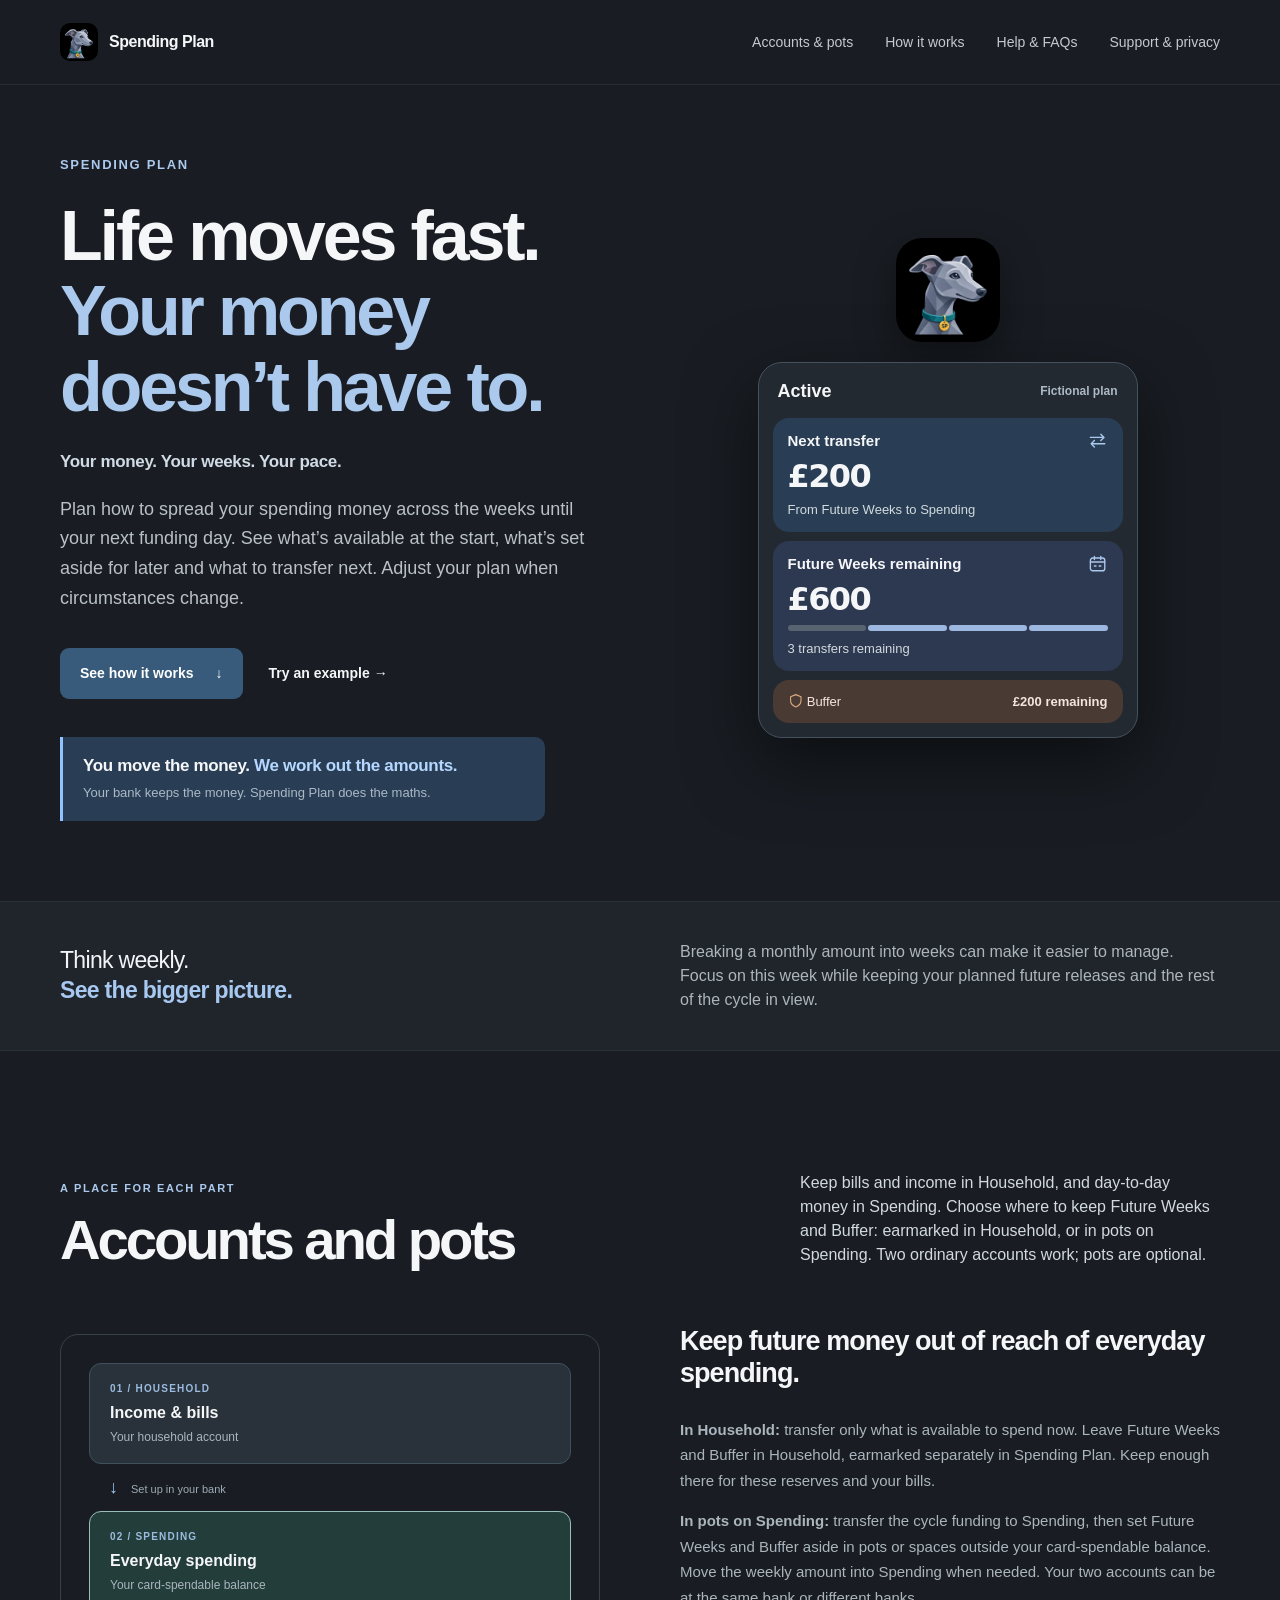
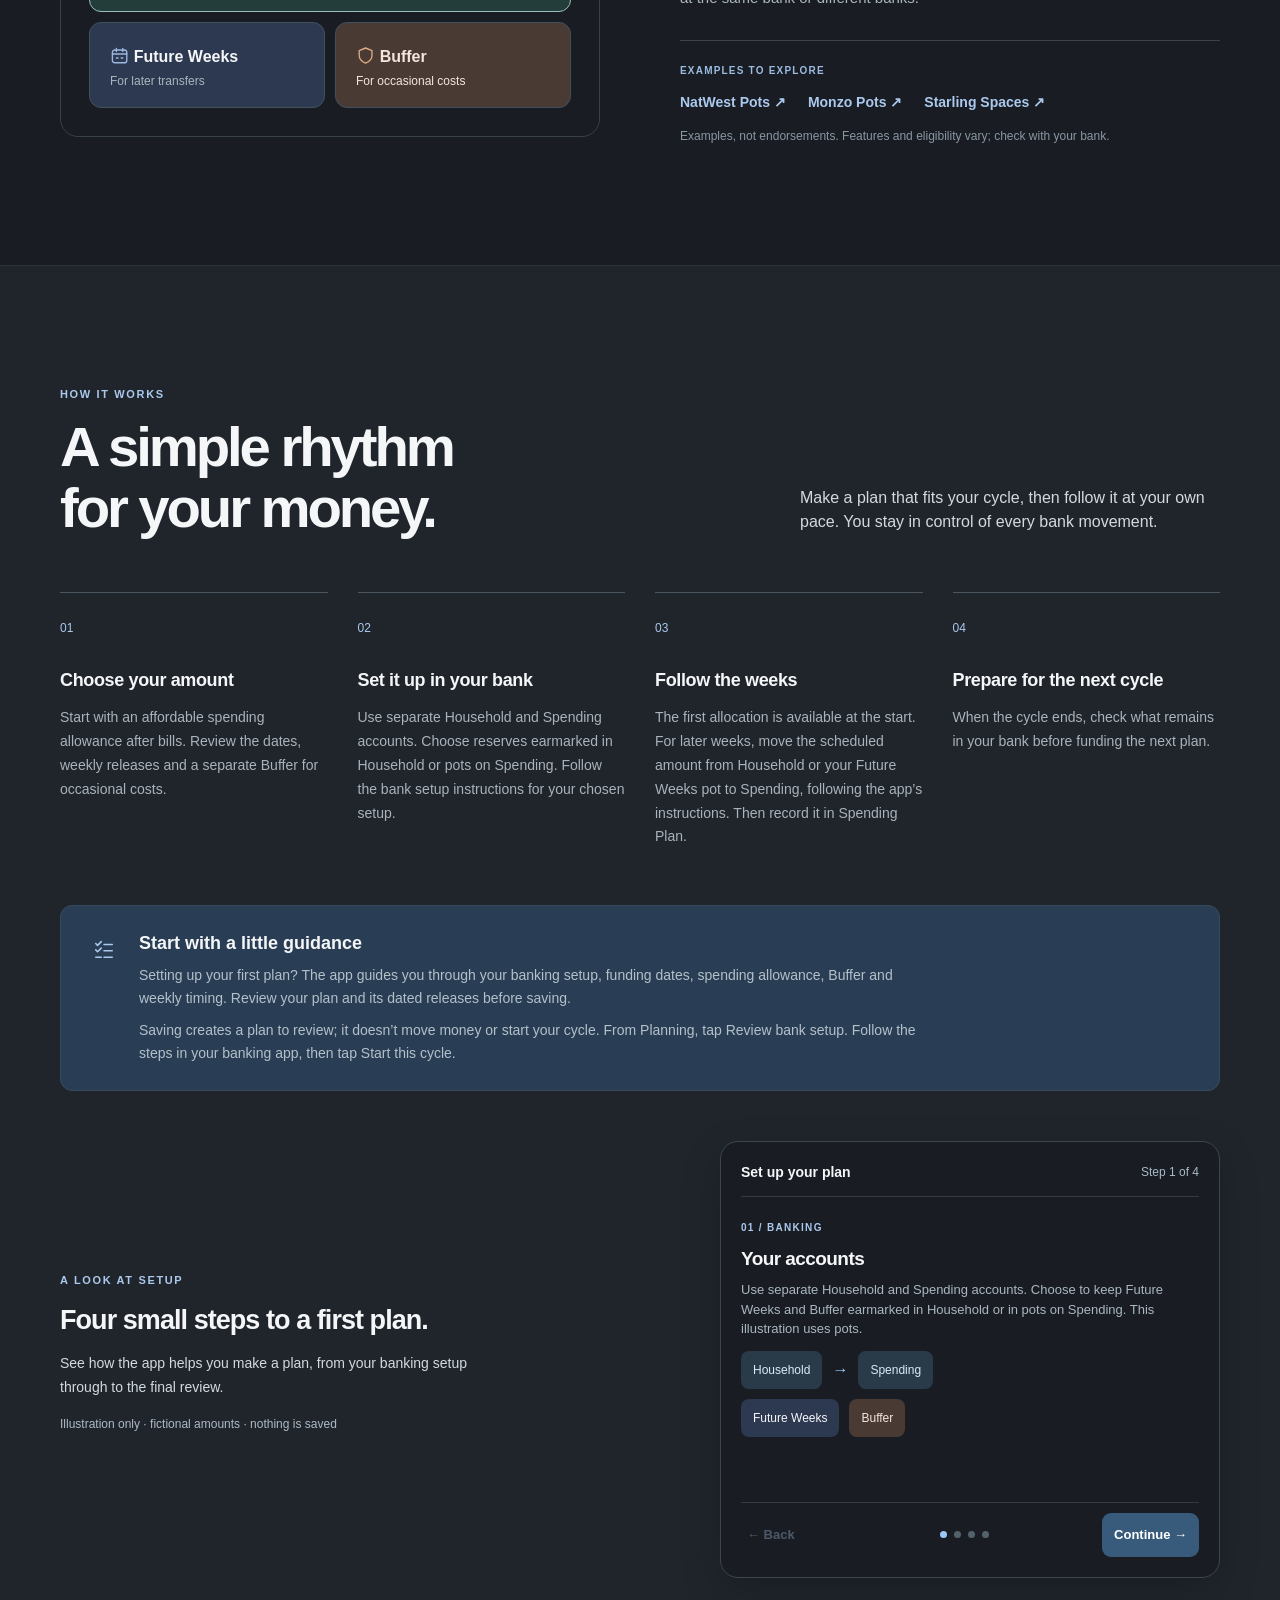
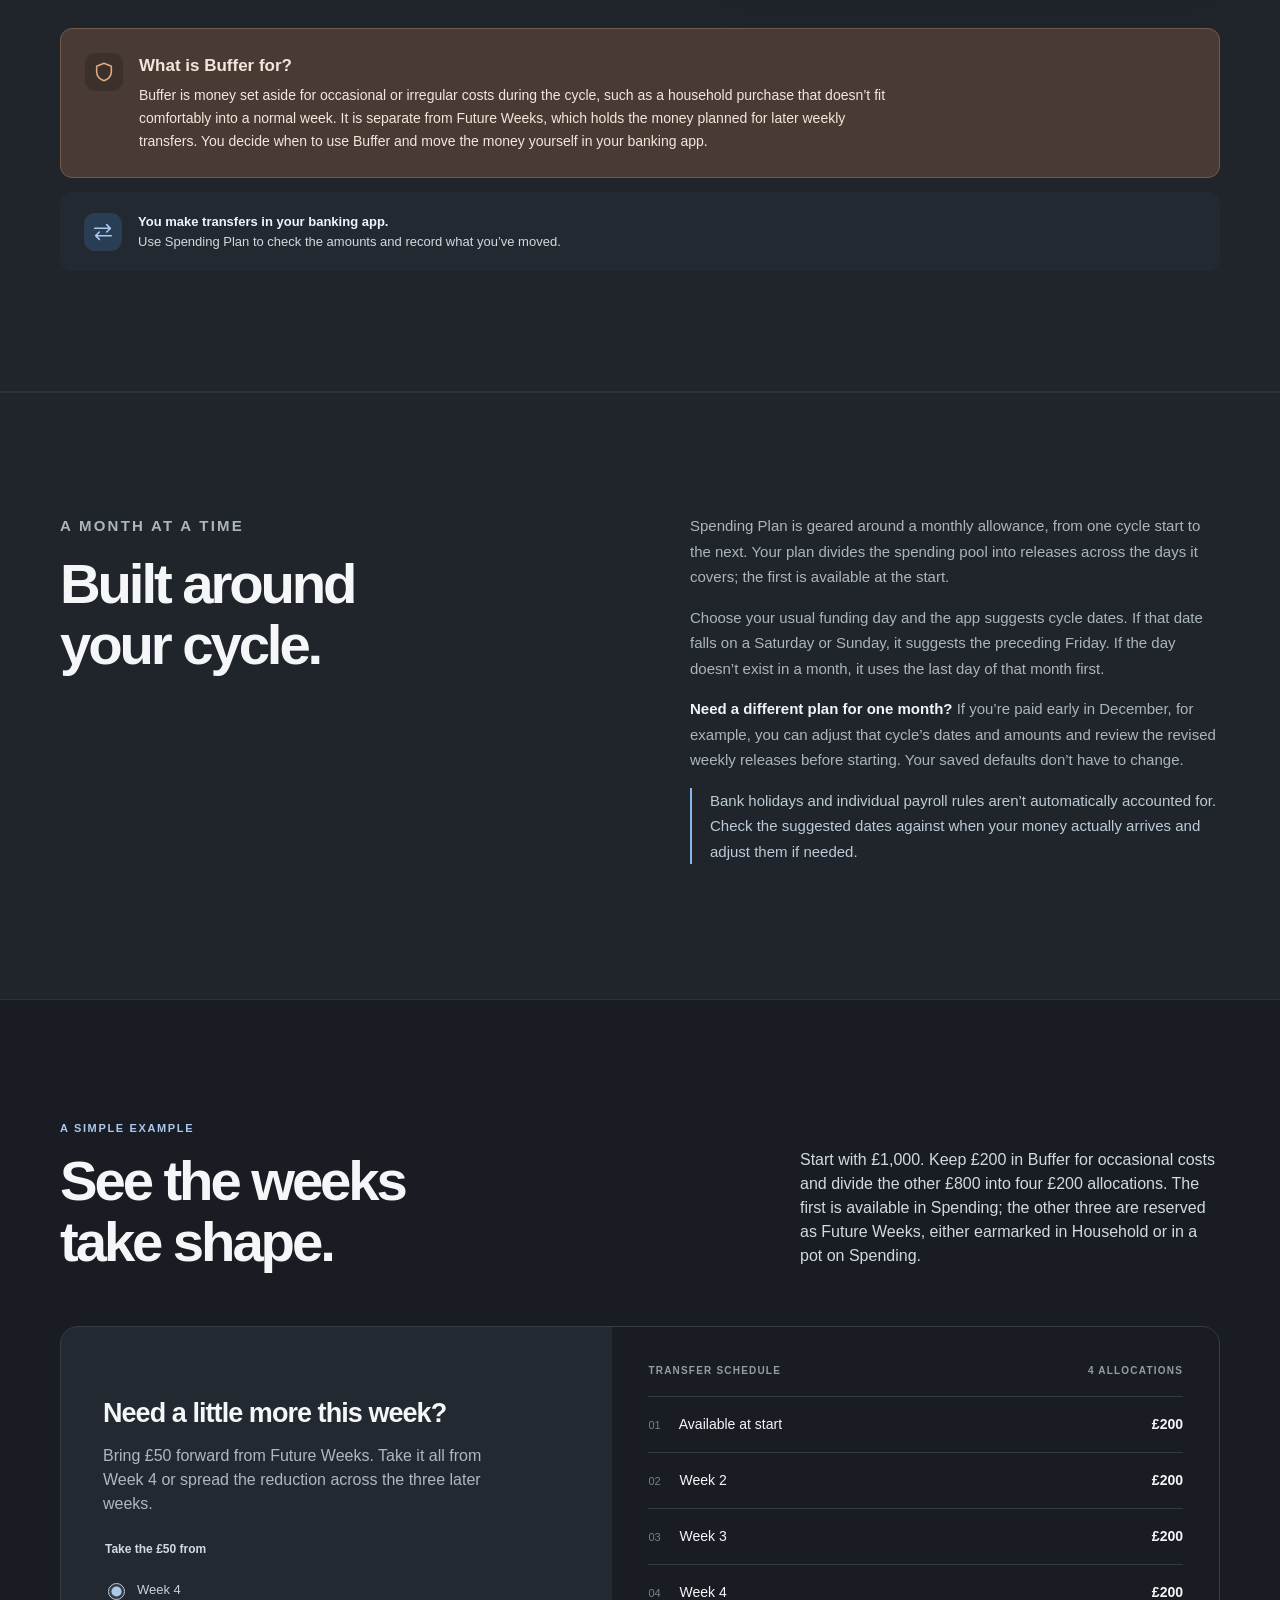
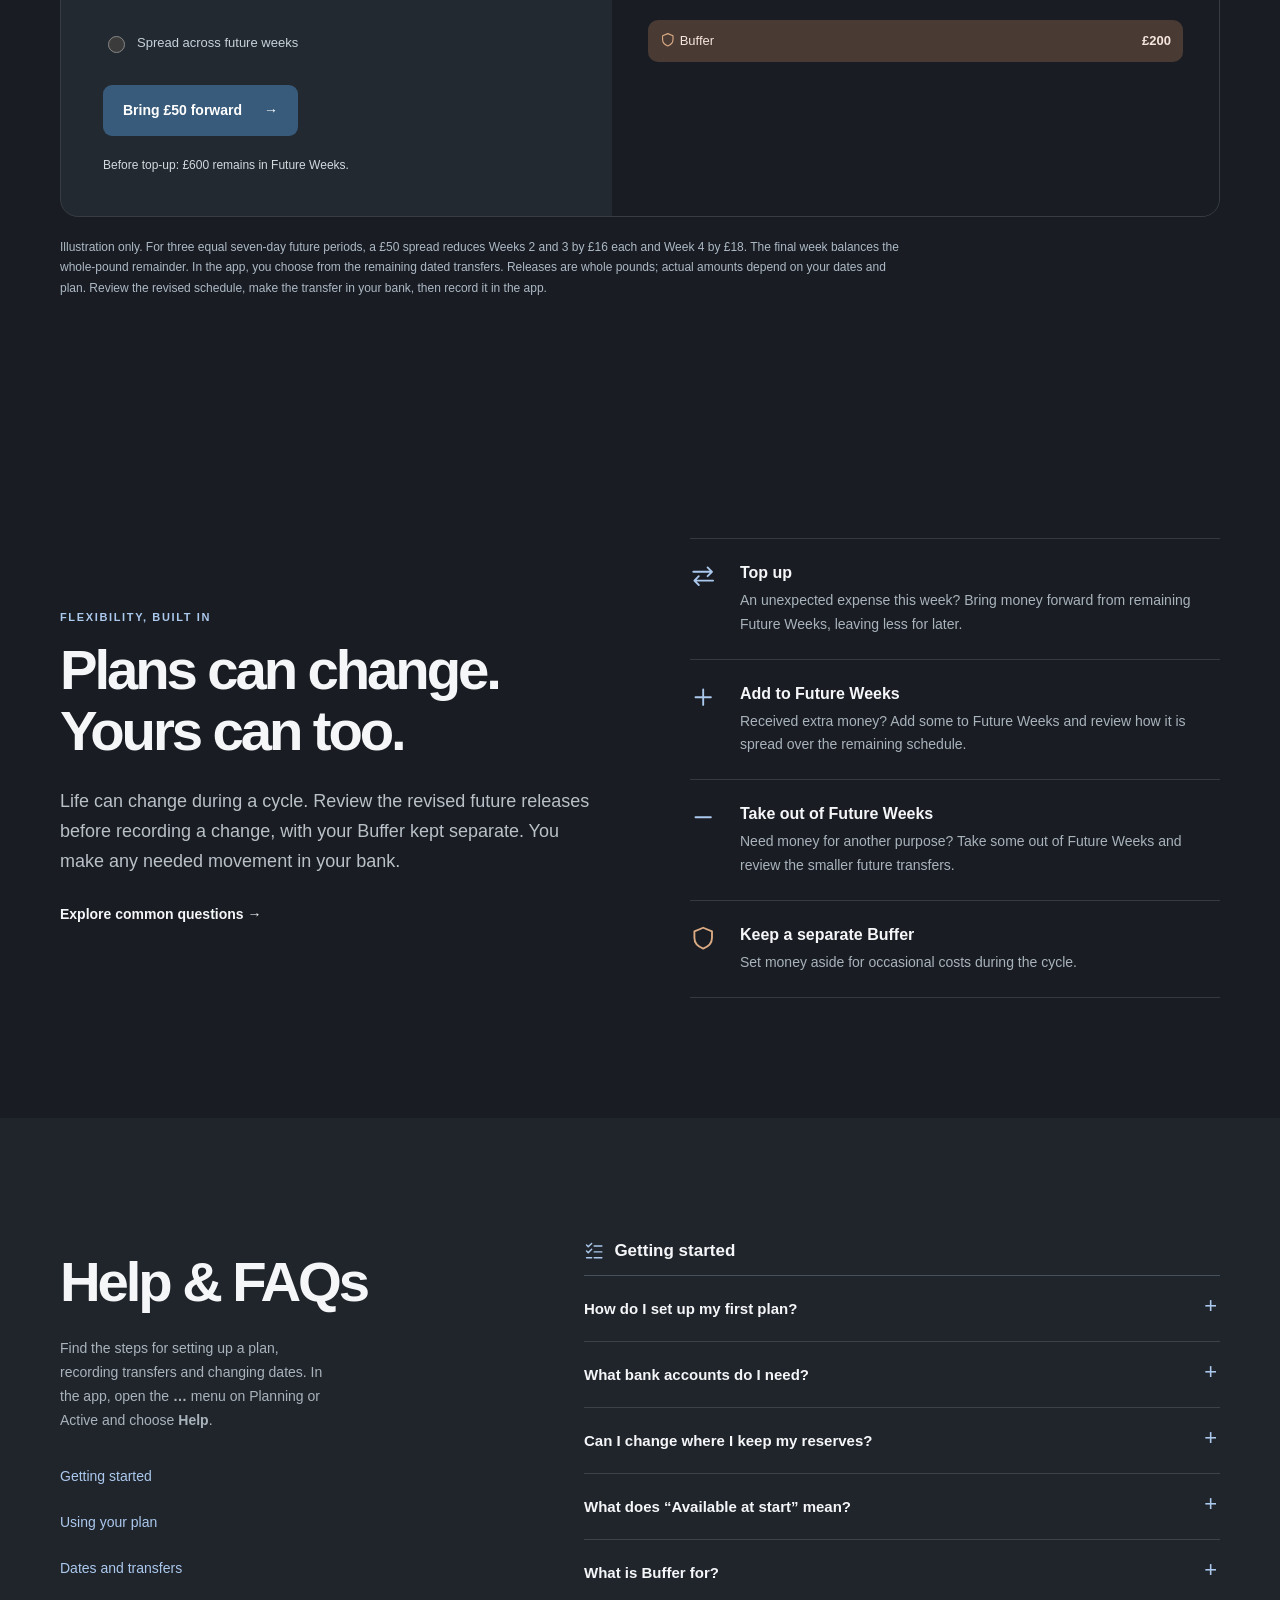
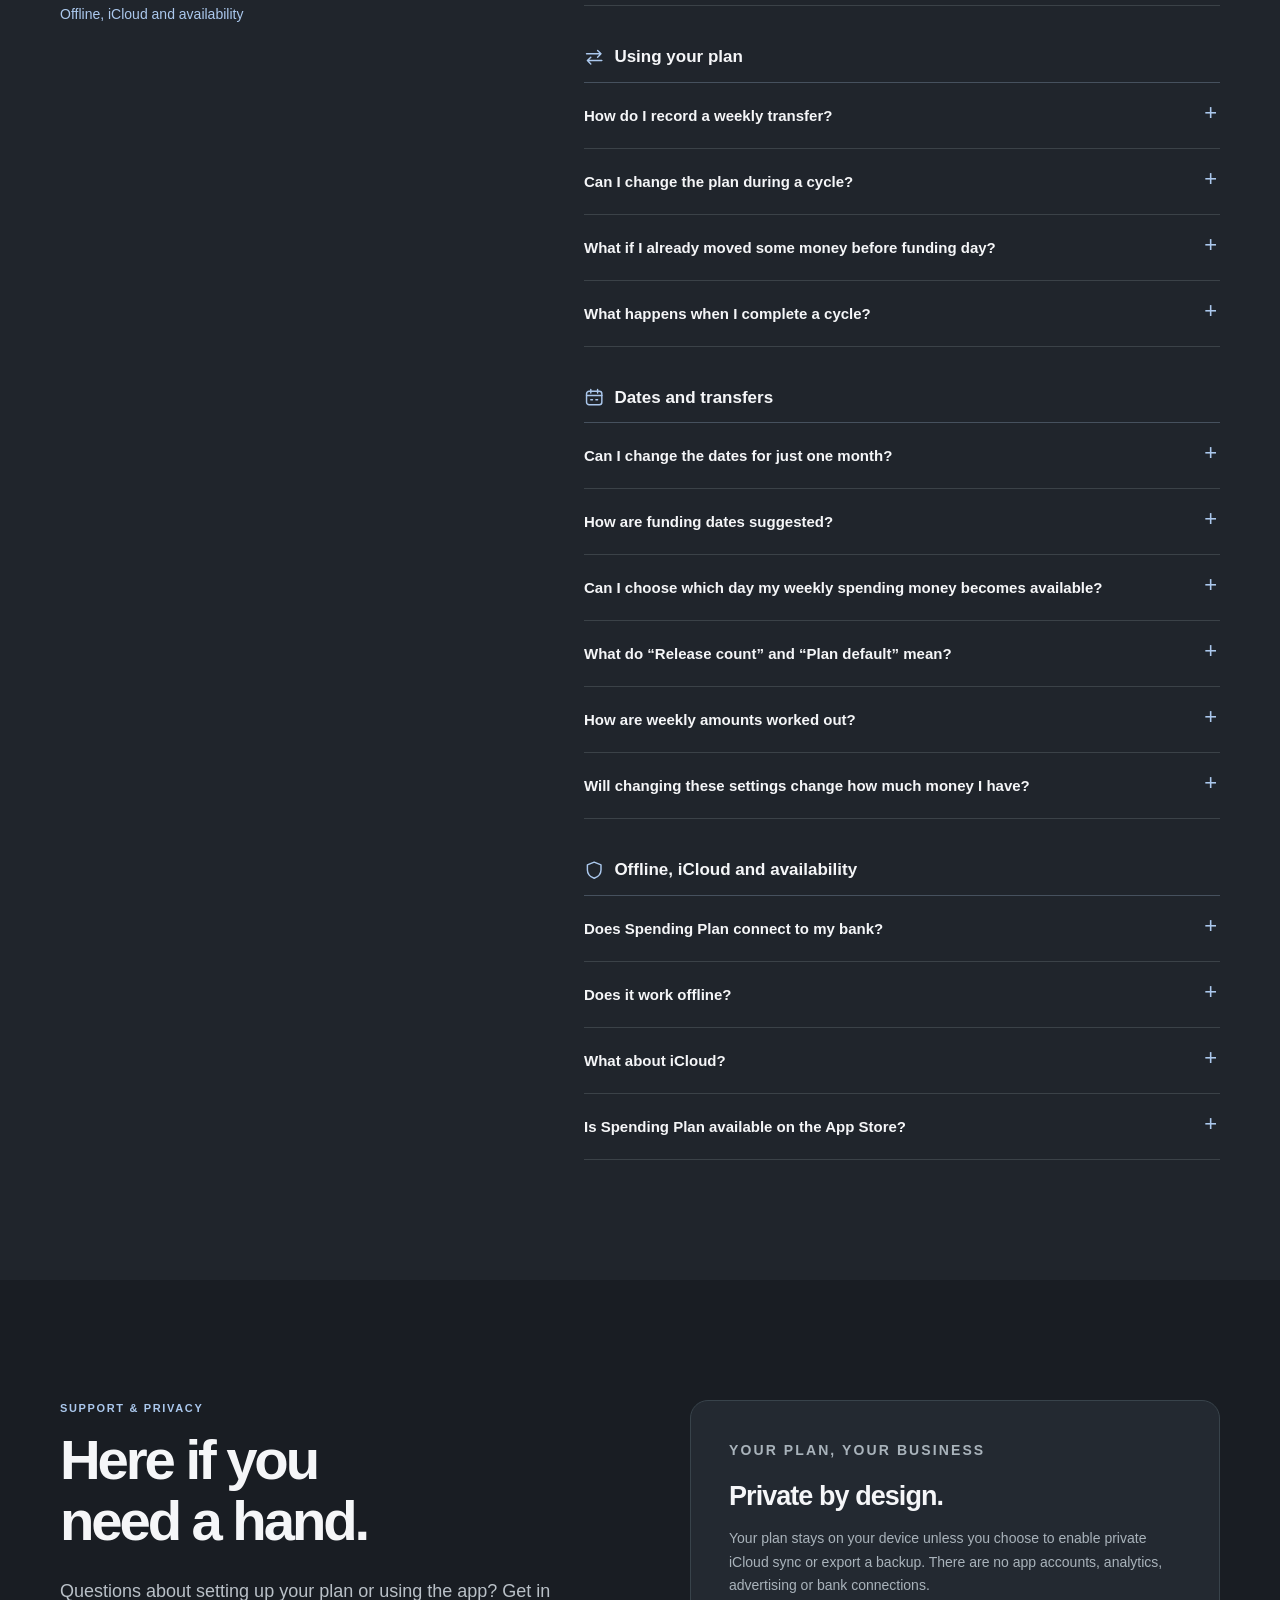
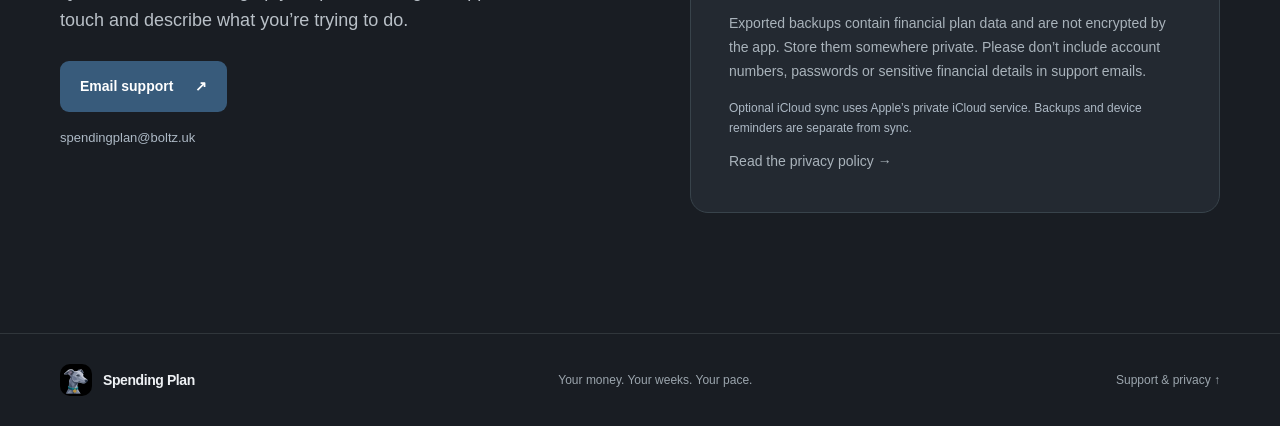
==== commit f2321ade: "Explain Household reserves and optional Spending pots" ====
--- a/index.html
+++ b/index.html
@@ -55,16 +55,16 @@
   </div>
 </section>
 <section class="intro-band"><div class="wrap band-inner"><p>Think weekly.<br><strong>See the bigger picture.</strong></p><p>Breaking a monthly amount into weeks can make it easier to manage. Focus on this week while keeping your planned future releases and the rest of the cycle in view.</p></div></section>
-<section class="section wrap pots" id="pots"><div class="section-heading"><div><p class="eyebrow">A PLACE FOR EACH PART</p><h2>Accounts and pots</h2></div><p>Keep bills and income in Household, and day-to-day money in Spending. Use pots, spaces or separate accounts to set aside Future Weeks for later transfers and Buffer for occasional costs.</p></div>
-<div class="pots-grid"><div class="pots-diagram" role="img" aria-label="Diagram showing a Household account funding a Spending account, with separate Future Weeks and Buffer reserves outside the card-spendable balance."><div class="diagram-account"><span>01 / HOUSEHOLD</span><strong>Income &amp; bills</strong><small>Your household account</small></div><div class="diagram-arrow" aria-hidden="true">↓ <span>Set up in your bank</span></div><div class="diagram-account spending"><span>02 / SPENDING</span><strong>Everyday spending</strong><small>Your card-spendable balance</small></div><div class="diagram-reserves"><div class="reserve-future"><strong><svg class="glyph" aria-hidden="true" focusable="false"><use href="#icon-calendar"/></svg> Future Weeks</strong><small>For later transfers</small></div><div class="reserve-buffer"><strong><svg class="glyph" aria-hidden="true" focusable="false"><use href="#icon-shield"/></svg> Buffer</strong><small>For occasional costs</small></div></div></div><div class="pots-copy"><h3>Keep future money out of reach of everyday spending.</h3><p>Create one pot or space for Future Weeks and another for Buffer, if your bank offers suitable ones. Move money between them and your Spending balance yourself.</p><p>Separate accounts can also work for the reserves, although pots or spaces may be simpler. Check that you can move money when needed and that your card cannot spend directly from those reserves.</p><div class="bank-links"><span>EXAMPLES TO EXPLORE</span><a href="https://www.natwest.com/life-moments/managing-your-money/pots.html">NatWest Pots ↗</a><a href="https://monzo.com/features/pots">Monzo Pots ↗</a><a href="https://help.starlingbank.com/personal/topics/account-support/what-are-starling-spaces/">Starling Spaces ↗</a><small>Examples, not endorsements. Features and eligibility vary; check with your bank.</small></div></div></div></section>
+<section class="section wrap pots" id="pots"><div class="section-heading"><div><p class="eyebrow">A PLACE FOR EACH PART</p><h2>Accounts and pots</h2></div><p>Keep bills and income in Household, and day-to-day money in Spending. Choose where to keep Future Weeks and Buffer: earmarked in Household, or in pots on Spending. Two ordinary accounts work; pots are optional.</p></div>
+<div class="pots-grid"><div class="pots-diagram" role="img" aria-label="Diagram showing separate Household and Spending accounts. Future Weeks and Buffer can be earmarked in Household or kept in pots on Spending, outside the balance available for everyday card spending."><div class="diagram-account"><span>01 / HOUSEHOLD</span><strong>Income &amp; bills</strong><small>Your household account</small></div><div class="diagram-arrow" aria-hidden="true">↓ <span>Set up in your bank</span></div><div class="diagram-account spending"><span>02 / SPENDING</span><strong>Everyday spending</strong><small>Your card-spendable balance</small></div><div class="diagram-reserves"><div class="reserve-future"><strong><svg class="glyph" aria-hidden="true" focusable="false"><use href="#icon-calendar"/></svg> Future Weeks</strong><small>For later transfers</small></div><div class="reserve-buffer"><strong><svg class="glyph" aria-hidden="true" focusable="false"><use href="#icon-shield"/></svg> Buffer</strong><small>For occasional costs</small></div></div></div><div class="pots-copy"><h3>Keep future money out of reach of everyday spending.</h3><p><strong>In Household:</strong> transfer only what is available to spend now. Leave Future Weeks and Buffer in Household, earmarked separately in Spending Plan. Keep enough there for these reserves and your bills.</p><p><strong>In pots on Spending:</strong> transfer the cycle funding to Spending, then set Future Weeks and Buffer aside in pots or spaces outside your card-spendable balance. Move the weekly amount into Spending when needed. Your two accounts can be at the same bank or different banks.</p><div class="bank-links"><span>EXAMPLES TO EXPLORE</span><a href="https://www.natwest.com/life-moments/managing-your-money/pots.html">NatWest Pots ↗</a><a href="https://monzo.com/features/pots">Monzo Pots ↗</a><a href="https://help.starlingbank.com/personal/topics/account-support/what-are-starling-spaces/">Starling Spaces ↗</a><small>Examples, not endorsements. Features and eligibility vary; check with your bank.</small></div></div></div></section>
 <section class="section how" id="how-it-works"><div class="wrap"><div class="section-heading"><div><p class="eyebrow">HOW IT WORKS</p><h2>A simple rhythm<br>for your money.</h2></div><p>Make a plan that fits your cycle, then follow it at your own pace. You stay in control of every bank movement.</p></div>
-<div class="steps"><article><span class="step-num">01</span><h3>Choose your amount</h3><p>Start with an affordable spending allowance after bills. Review the dates, weekly releases and a separate Buffer for occasional costs.</p></article><article><span class="step-num">02</span><h3>Set it up in your bank</h3><p>Use separate Household and Spending accounts. Keep Future Weeks and Buffer outside the balance available to spend by card, using pots, spaces or equivalent reserves.</p></article><article><span class="step-num">03</span><h3>Follow the weeks</h3><p>The first allocation is available at the start. For later weeks, move the scheduled amount from Future Weeks to Spending in your banking app, then record it in Spending Plan.</p></article><article><span class="step-num">04</span><h3>Prepare for the next cycle</h3><p>When the cycle ends, check what remains in your bank before funding the next plan.</p></article></div>
+<div class="steps"><article><span class="step-num">01</span><h3>Choose your amount</h3><p>Start with an affordable spending allowance after bills. Review the dates, weekly releases and a separate Buffer for occasional costs.</p></article><article><span class="step-num">02</span><h3>Set it up in your bank</h3><p>Use separate Household and Spending accounts. Choose reserves earmarked in Household or pots on Spending. Follow the bank setup instructions for your chosen setup.</p></article><article><span class="step-num">03</span><h3>Follow the weeks</h3><p>The first allocation is available at the start. For later weeks, move the scheduled amount from Household or your Future Weeks pot to Spending, following the app’s instructions. Then record it in Spending Plan.</p></article><article><span class="step-num">04</span><h3>Prepare for the next cycle</h3><p>When the cycle ends, check what remains in your bank before funding the next plan.</p></article></div>
 <div class="wizard-intro"><span class="tiny-icon" aria-hidden="true"><svg class="glyph" aria-hidden="true" focusable="false"><use href="#icon-checklist"/></svg></span><div><h3>Start with a little guidance</h3><p>Setting up your first plan? The app guides you through your banking setup, funding dates, spending allowance, Buffer and weekly timing. Review your plan and its dated releases before saving.</p><p>Saving creates a plan to review; it doesn’t move money or start your cycle. From Planning, tap Review bank setup. Follow the steps in your banking app, then tap Start this cycle.</p></div></div>
-<div class="walkthrough" aria-labelledby="walkthrough-title"><div class="walkthrough-copy"><p class="eyebrow">A LOOK AT SETUP</p><h3 id="walkthrough-title">Four small steps to a first plan.</h3><p>See how the app helps you make a plan, from your banking setup through to the final review.</p><p class="walkthrough-note">Illustration only · fictional amounts · nothing is saved</p></div><div class="wizard-demo"><div class="wizard-demo-header"><strong>Set up your plan</strong><span id="wizard-progress" aria-live="polite">Step 1 of 4</span></div><div class="wizard-page" data-wizard-page><span class="wizard-kicker">01 / BANKING</span><h4>Your accounts</h4><p>Use separate Household and Spending accounts. Keep Future Weeks and Buffer outside your card-spendable balance.</p><div class="wizard-flow"><span>Household</span><span aria-hidden="true">→</span><span>Spending</span></div><div class="wizard-reserves"><span class="reserve-future">Future Weeks</span><span class="reserve-buffer">Buffer</span></div></div><div class="wizard-page" data-wizard-page><span class="wizard-kicker">02 / DATES</span><h4>When will you fund it?</h4><p>Check both dates against your bank. The plan runs until the day before the next funding date.</p><div class="wizard-row"><span>Usual funding day</span><strong>1st</strong></div><div class="wizard-row"><span>First funding date</span><strong>1 September</strong></div><div class="wizard-row"><span>Next funding date</span><strong>29 September</strong></div></div><div class="wizard-page" data-wizard-page><span class="wizard-kicker">03 / MONEY</span><h4>How much can you set aside?</h4><p>Enter your monthly allowance, including Buffer. Choose when later weekly transfers happen.</p><div class="wizard-row"><span>Monthly allowance, including Buffer</span><strong>£1,000</strong></div><div class="wizard-row"><span>Buffer</span><strong>£200</strong></div><div class="wizard-row"><span>Weekly transfer day</span><strong>Funding day</strong></div></div><div class="wizard-page" data-wizard-page><span class="wizard-kicker">04 / REVIEW</span><h4>Review your plan</h4><p>Check the dates, amounts and releases. Use these as my defaults applies your choices to future plans.</p><div class="wizard-row"><span>Initial Spending Transfer</span><strong>£1,000</strong></div><div class="wizard-row"><span>Available at start</span><strong>£200</strong></div><div class="wizard-row"><span>Future Weeks</span><strong>£600</strong></div><div class="wizard-row"><span>Buffer</span><strong>£200</strong></div><p class="wizard-small">Saving a plan doesn’t move money or start the cycle.</p></div><div class="wizard-controls"><button type="button" id="wizard-back">← Back</button><div class="wizard-dots" aria-hidden="true"><span></span><span></span><span></span><span></span></div><button type="button" id="wizard-next">Continue →</button></div></div></div>
+<div class="walkthrough" aria-labelledby="walkthrough-title"><div class="walkthrough-copy"><p class="eyebrow">A LOOK AT SETUP</p><h3 id="walkthrough-title">Four small steps to a first plan.</h3><p>See how the app helps you make a plan, from your banking setup through to the final review.</p><p class="walkthrough-note">Illustration only · fictional amounts · nothing is saved</p></div><div class="wizard-demo"><div class="wizard-demo-header"><strong>Set up your plan</strong><span id="wizard-progress" aria-live="polite">Step 1 of 4</span></div><div class="wizard-page" data-wizard-page><span class="wizard-kicker">01 / BANKING</span><h4>Your accounts</h4><p>Use separate Household and Spending accounts. Choose to keep Future Weeks and Buffer earmarked in Household or in pots on Spending. This illustration uses pots.</p><div class="wizard-flow"><span>Household</span><span aria-hidden="true">→</span><span>Spending</span></div><div class="wizard-reserves"><span class="reserve-future">Future Weeks</span><span class="reserve-buffer">Buffer</span></div></div><div class="wizard-page" data-wizard-page><span class="wizard-kicker">02 / DATES</span><h4>When will you fund it?</h4><p>Check both dates against your bank. The plan runs until the day before the next funding date.</p><div class="wizard-row"><span>Usual funding day</span><strong>1st</strong></div><div class="wizard-row"><span>First funding date</span><strong>1 September</strong></div><div class="wizard-row"><span>Next funding date</span><strong>29 September</strong></div></div><div class="wizard-page" data-wizard-page><span class="wizard-kicker">03 / MONEY</span><h4>How much can you set aside?</h4><p>Enter your monthly allowance, including Buffer. Choose when later weekly transfers happen.</p><div class="wizard-row"><span>Monthly allowance, including Buffer</span><strong>£1,000</strong></div><div class="wizard-row"><span>Buffer</span><strong>£200</strong></div><div class="wizard-row"><span>Weekly transfer day</span><strong>Funding day</strong></div></div><div class="wizard-page" data-wizard-page><span class="wizard-kicker">04 / REVIEW</span><h4>Review your plan</h4><p>Check the dates, amounts and releases. Use these as my defaults applies your choices to future plans.</p><div class="wizard-row"><span>Initial Spending Transfer</span><strong>£1,000</strong></div><div class="wizard-row"><span>Available at start</span><strong>£200</strong></div><div class="wizard-row"><span>Future Weeks</span><strong>£600</strong></div><div class="wizard-row"><span>Buffer</span><strong>£200</strong></div><p class="wizard-small">Saving a plan doesn’t move money or start the cycle.</p></div><div class="wizard-controls"><button type="button" id="wizard-back">← Back</button><div class="wizard-dots" aria-hidden="true"><span></span><span></span><span></span><span></span></div><button type="button" id="wizard-next">Continue →</button></div></div></div>
 <div class="buffer-explainer"><span class="tiny-icon" aria-hidden="true"><svg class="glyph" aria-hidden="true" focusable="false"><use href="#icon-shield"/></svg></span><div><h3>What is Buffer for?</h3><p>Buffer is money set aside for occasional or irregular costs during the cycle, such as a household purchase that doesn’t fit comfortably into a normal week. It is separate from Future Weeks, which holds the money planned for later weekly transfers. You decide when to use Buffer and move the money yourself in your banking app.</p></div></div>
 <div class="setup-note"><span class="tiny-icon"><svg class="glyph" aria-hidden="true" focusable="false"><use href="#icon-transfer"/></svg></span><p><strong>You make transfers in your banking app.</strong><br>Use Spending Plan to check the amounts and record what you’ve moved.</p></div></div></section>
 <section class="section cycle"><div class="wrap cycle-inner"><div><p class="eyebrow">A MONTH AT A TIME</p><h2>Built around<br>your cycle.</h2></div><div><p>Spending Plan is geared around a monthly allowance, from one cycle start to the next. Your plan divides the spending pool into releases across the days it covers; the first is available at the start.</p><p>Choose your usual funding day and the app suggests cycle dates. If that date falls on a Saturday or Sunday, it suggests the preceding Friday. If the day doesn’t exist in a month, it uses the last day of that month first.</p><p><strong>Need a different plan for one month?</strong> If you’re paid early in December, for example, you can adjust that cycle’s dates and amounts and review the revised weekly releases before starting. Your saved defaults don’t have to change.</p><p class="cycle-note">Bank holidays and individual payroll rules aren’t automatically accounted for. Check the suggested dates against when your money actually arrives and adjust them if needed.</p></div></div></section>
-<section class="section wrap" id="example"><div class="section-heading"><div><p class="eyebrow">A SIMPLE EXAMPLE</p><h2>See the weeks<br>take shape.</h2></div><p>Start with £1,000. Keep £200 in Buffer for occasional costs and divide the other £800 into four £200 allocations. The first stays in Spending and the other three go into Future Weeks.</p></div>
+<section class="section wrap" id="example"><div class="section-heading"><div><p class="eyebrow">A SIMPLE EXAMPLE</p><h2>See the weeks<br>take shape.</h2></div><p>Start with £1,000. Keep £200 in Buffer for occasional costs and divide the other £800 into four £200 allocations. The first is available in Spending; the other three are reserved as Future Weeks, either earmarked in Household or in a pot on Spending.</p></div>
   <div class="example"><div class="example-copy"><h3>Need a little more this week?</h3><p>Bring £50 forward from Future Weeks. Take it all from Week 4 or spread the reduction across the three later weeks.</p><fieldset class="demo-options"><legend>Take the £50 from</legend><label><input type="radio" name="topup-source" value="week4" checked> Week 4</label><label><input type="radio" name="topup-source" value="spread"> Spread across future weeks</label></fieldset><button class="button primary" id="topup" type="button">Bring £50 forward <span aria-hidden="true">→</span></button><p class="example-foot" id="example-status" aria-live="polite">Before top-up: £600 remains in Future Weeks.</p></div>
     <div class="schedule" aria-label="Illustrative weekly plan"><div class="schedule-head"><span>TRANSFER SCHEDULE</span><span>4 ALLOCATIONS</span></div><div class="week"><span><i aria-hidden="true">01</i> Available at start</span><strong>£200 <em id="week1-extra"></em></strong></div><div class="week"><span><i aria-hidden="true">02</i> Week 2</span><strong id="week2">£200</strong></div><div class="week"><span><i aria-hidden="true">03</i> Week 3</span><strong id="week3">£200</strong></div><div class="week"><span><i aria-hidden="true">04</i> Week 4</span><strong id="week4">£200</strong></div><div class="schedule-buffer"><span><svg class="glyph" aria-hidden="true" focusable="false"><use href="#icon-shield"/></svg> Buffer</span><strong>£200</strong></div></div>
   </div><p class="fineprint">Illustration only. For three equal seven-day future periods, a £50 spread reduces Weeks 2 and 3 by £16 each and Week 4 by £18. The final week balances the whole-pound remainder. In the app, you choose from the remaining dated transfers. Releases are whole pounds; actual amounts depend on your dates and plan. Review the revised schedule, make the transfer in your bank, then record it in the app.</p>
@@ -85,16 +85,17 @@
     <div class="faq-list">
       <section class="faq-group" aria-labelledby="faq-getting-started">
         <h3 id="faq-getting-started"><svg class="glyph" aria-hidden="true" focusable="false"><use href="#icon-checklist"/></svg>Getting started</h3>
-        <details><summary>How do I set up my first plan?</summary><p>On the welcome screen, choose <strong>Set up a new plan</strong>. Check your accounts, funding dates and monthly allowance, including Buffer. On <strong>Review your plan</strong>, choose whether to <strong>Use these as my defaults</strong>, then tap <strong>Save plan</strong>. This creates a Planning draft. When you’re ready to fund it, tap <strong>Review bank setup</strong>, follow the steps in your banking app and tap <strong>Start this cycle</strong>. You can run setup again from Settings.</p></details>
-        <details><summary>What bank accounts do I need?</summary><p>Use two separate accounts: one for household income and bills, and one for everyday spending. Keep Future Weeks and Buffer outside your card-spendable balance, in pots, spaces or equivalent reserves. Your bank needs a way for you to separate and move those amounts yourself.</p></details>
-        <details><summary>What does “Available at start” mean?</summary><p>It’s the first allocation, ready to spend when the cycle starts. <strong>Leave available at start</strong> is the last instruction in Bank setup. After setting aside Future Weeks and Buffer, leave that amount in Spending.</p></details>
+        <details><summary>How do I set up my first plan?</summary><p>On the welcome screen, choose <strong>Set up a new plan</strong>. Choose where to keep your reserves, then check your funding dates and monthly allowance, including Buffer. On <strong>Review your plan</strong>, choose whether to <strong>Use these as my defaults</strong>, then tap <strong>Save plan</strong>. This creates a Planning draft. When you’re ready to fund it, tap <strong>Review bank setup</strong>, follow the steps in your banking app and tap <strong>Start this cycle</strong>. You can run setup again from Settings.</p></details>
+        <details><summary>What bank accounts do I need?</summary><p>Use two separate accounts: one for household income and bills, and one for everyday spending. Two ordinary accounts work. Choose to leave Future Weeks and Buffer earmarked in Household, or keep them in pots or spaces on Spending outside your card-spendable balance. You make all money movements yourself.</p></details>
+        <details><summary>Can I change where I keep my reserves?</summary><p>Choose your setup in the first-plan wizard or <strong>Settings → Account setup</strong>. Saving a change applies from your next cycle and updates saved future plans. Your active cycle keeps its original setup. Help shows whether its guidance is for the active cycle, a planned cycle or new cycles. When switching setups, check where retained money is held, move it to the right place and count each amount once.</p></details>
+        <details><summary>What does “Available at start” mean?</summary><p>It’s the first allocation, ready to spend when the cycle starts. With Household reserves, transfer this amount to Spending and leave the reserves earmarked in Household. With pots, fund Spending, set aside Future Weeks and Buffer, and leave this first allocation available.</p></details>
         <details><summary>What is Buffer for?</summary><p>Buffer is a separate reserve for occasional costs. Future Weeks holds money planned for later weekly transfers. Tap <strong>Buffer</strong> on Active to see what remains and record what you’ve used after moving it in your banking app.</p></details>
       </section>
       <section class="faq-group" aria-labelledby="faq-using-your-plan">
         <h3 id="faq-using-your-plan"><svg class="glyph" aria-hidden="true" focusable="false"><use href="#icon-transfer"/></svg>Using your plan</h3>
-        <details><summary>How do I record a weekly transfer?</summary><p>On <strong>Active</strong>, tap <strong>Review transfer</strong> to check the amount and move it from Future Weeks to Spending in your banking app. Back in Spending Plan, tap <strong>Review transfer to record</strong> and confirm what you moved. You can record a £0 release without moving money.</p></details>
+        <details><summary>How do I record a weekly transfer?</summary><p>On <strong>Active</strong>, tap <strong>Review transfer</strong> to check the amount and source. Move it from Household or your Future Weeks pot to Spending as shown in the app. Back in Spending Plan, tap <strong>Review transfer to record</strong> and confirm what you moved. You can record a £0 release without moving money.</p></details>
         <details><summary>Can I change the plan during a cycle?</summary><p>On <strong>Active</strong>, tap <strong>Top up</strong> to bring money forward from one or more future transfers. To change the amount set aside for all remaining transfers, use <strong>Adjust active cycle</strong> and choose <strong>Add to Future Weeks</strong> or <strong>Take out of Future Weeks</strong>. Review the revised schedule before recording the change and make any needed transfer in your bank.</p></details>
-        <details><summary>What if I already moved some money before funding day?</summary><p>Go to <strong>Edit this month → Already spent or taken</strong>. Use <strong>Taken Early</strong> for money you’ve already transferred from Household to Spending. Select the week it came from. The amount reduces that week’s allocation and the remaining initial transfer. Enter each amount once.</p></details>
+        <details><summary>What if I already moved some money before funding day?</summary><p>Go to <strong>Edit this month → Already spent or taken</strong>. Use <strong>Taken Early</strong> for money you’ve already transferred from Household to Spending. Select the week it came from. The amount reduces that week’s allocation and the remaining cycle funding. Bank setup shows the transfer for your chosen account setup. Enter each amount once.</p></details>
         <details><summary>What happens when I complete a cycle?</summary><p>Completing a cycle opens the next one in <strong>Planning</strong>. Before funding it, check what remains in Spending, Future Weeks and Buffer, allowing for pending payments. If you keep any of that money for the next cycle, count it once and transfer only what’s still needed.</p></details>
       </section>
       <section class="faq-group" aria-labelledby="faq-dates-and-transfers">
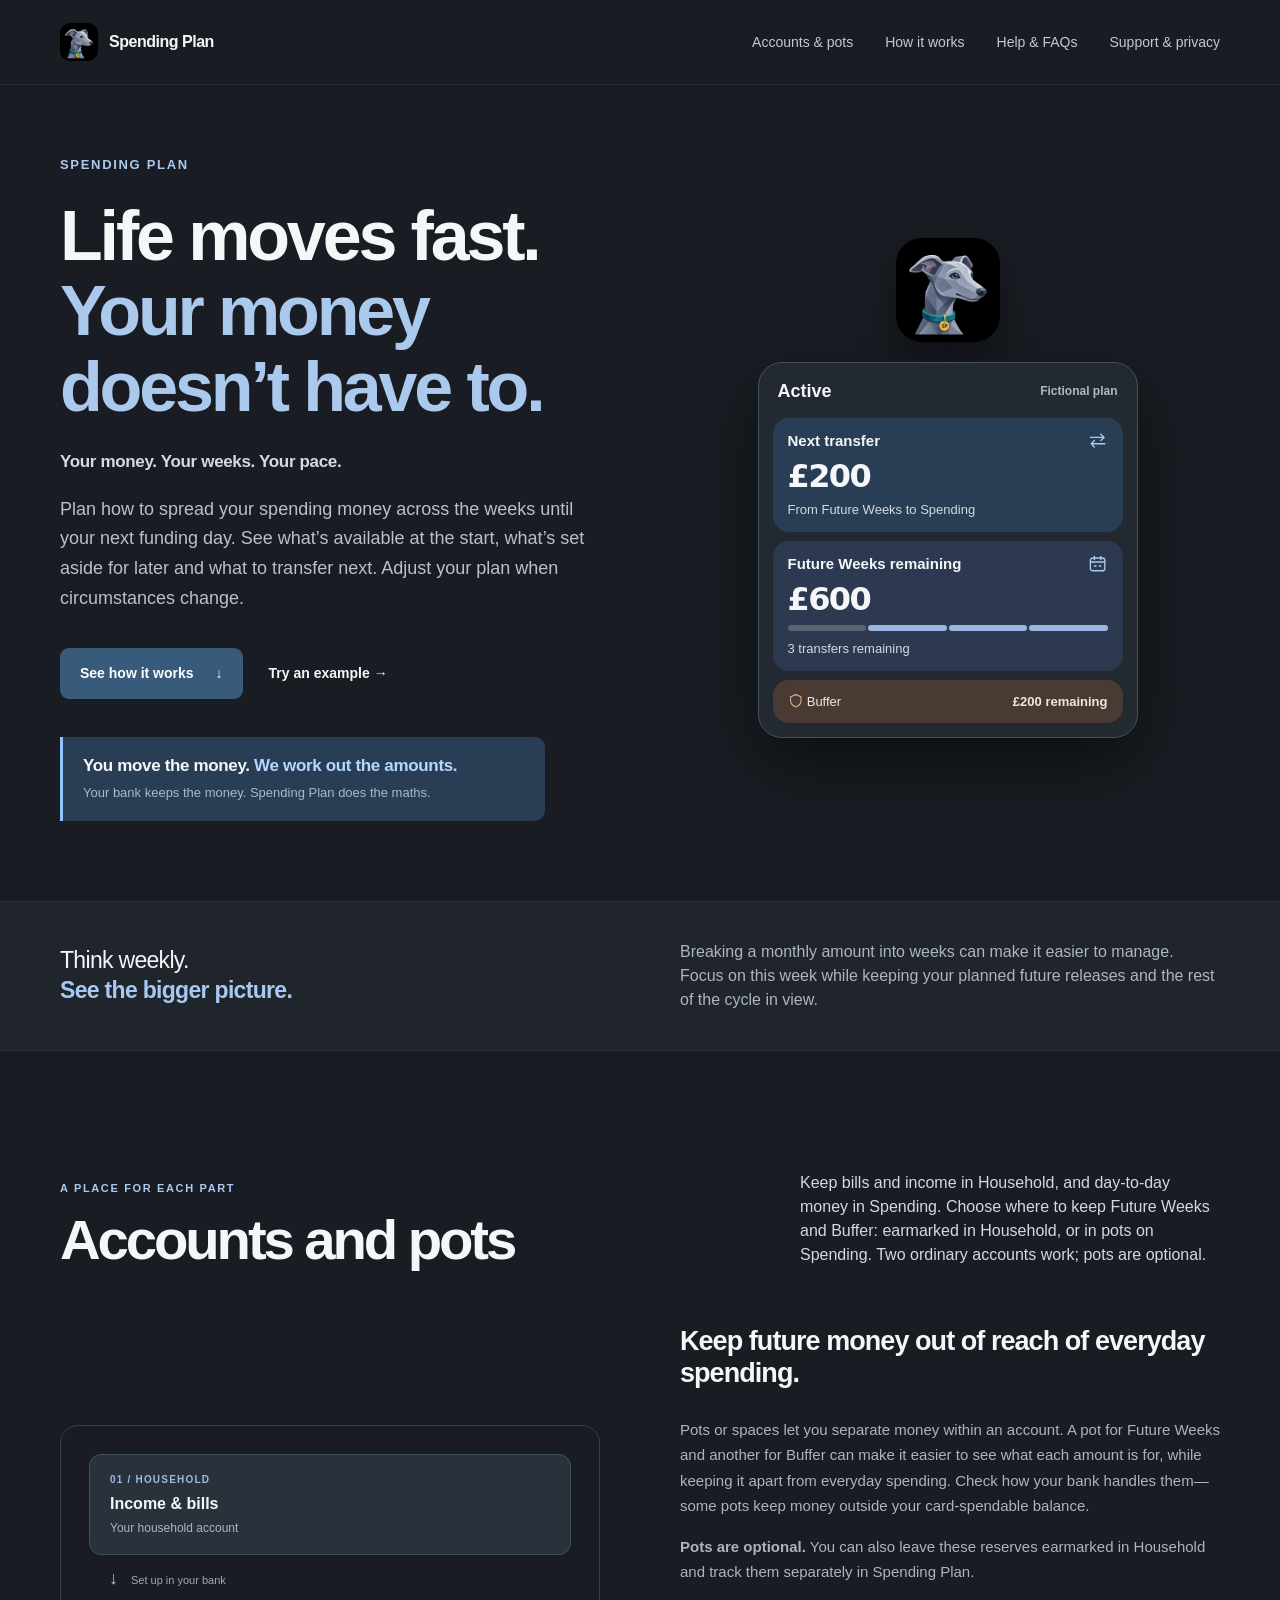
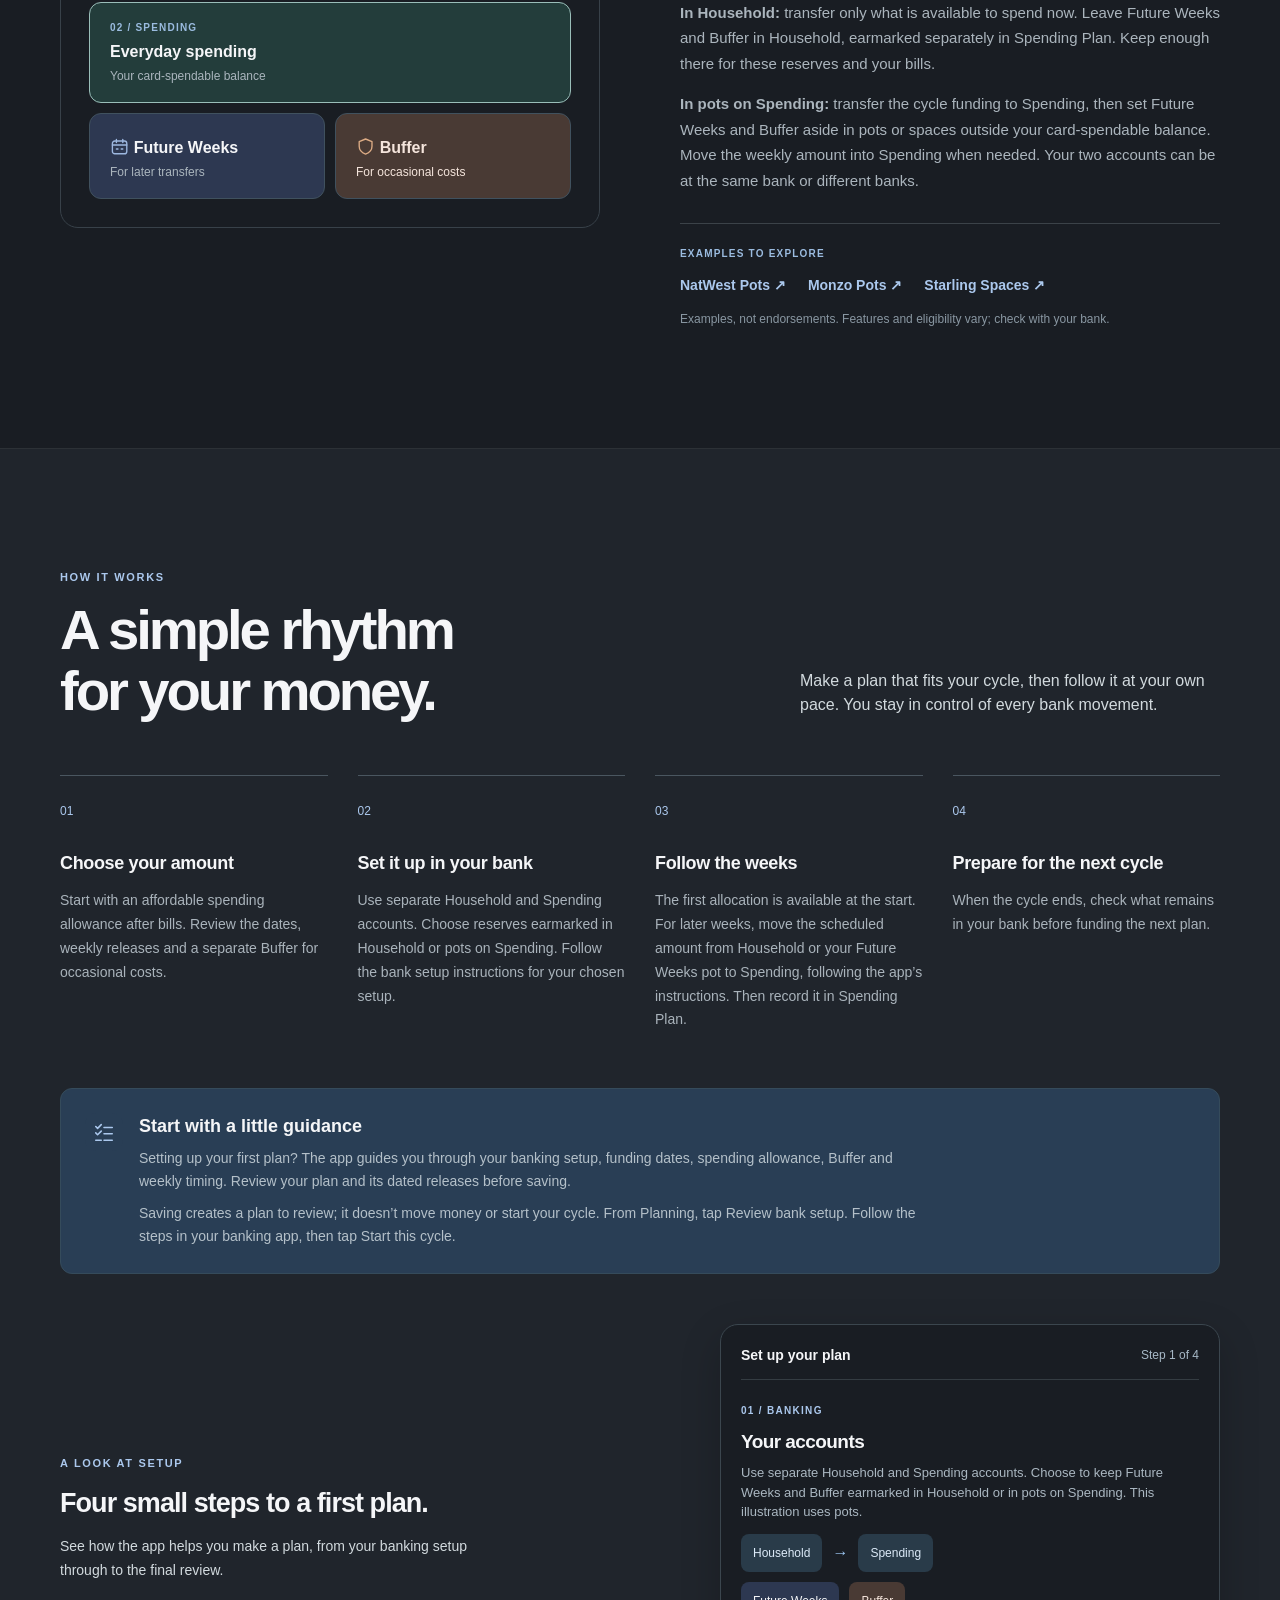
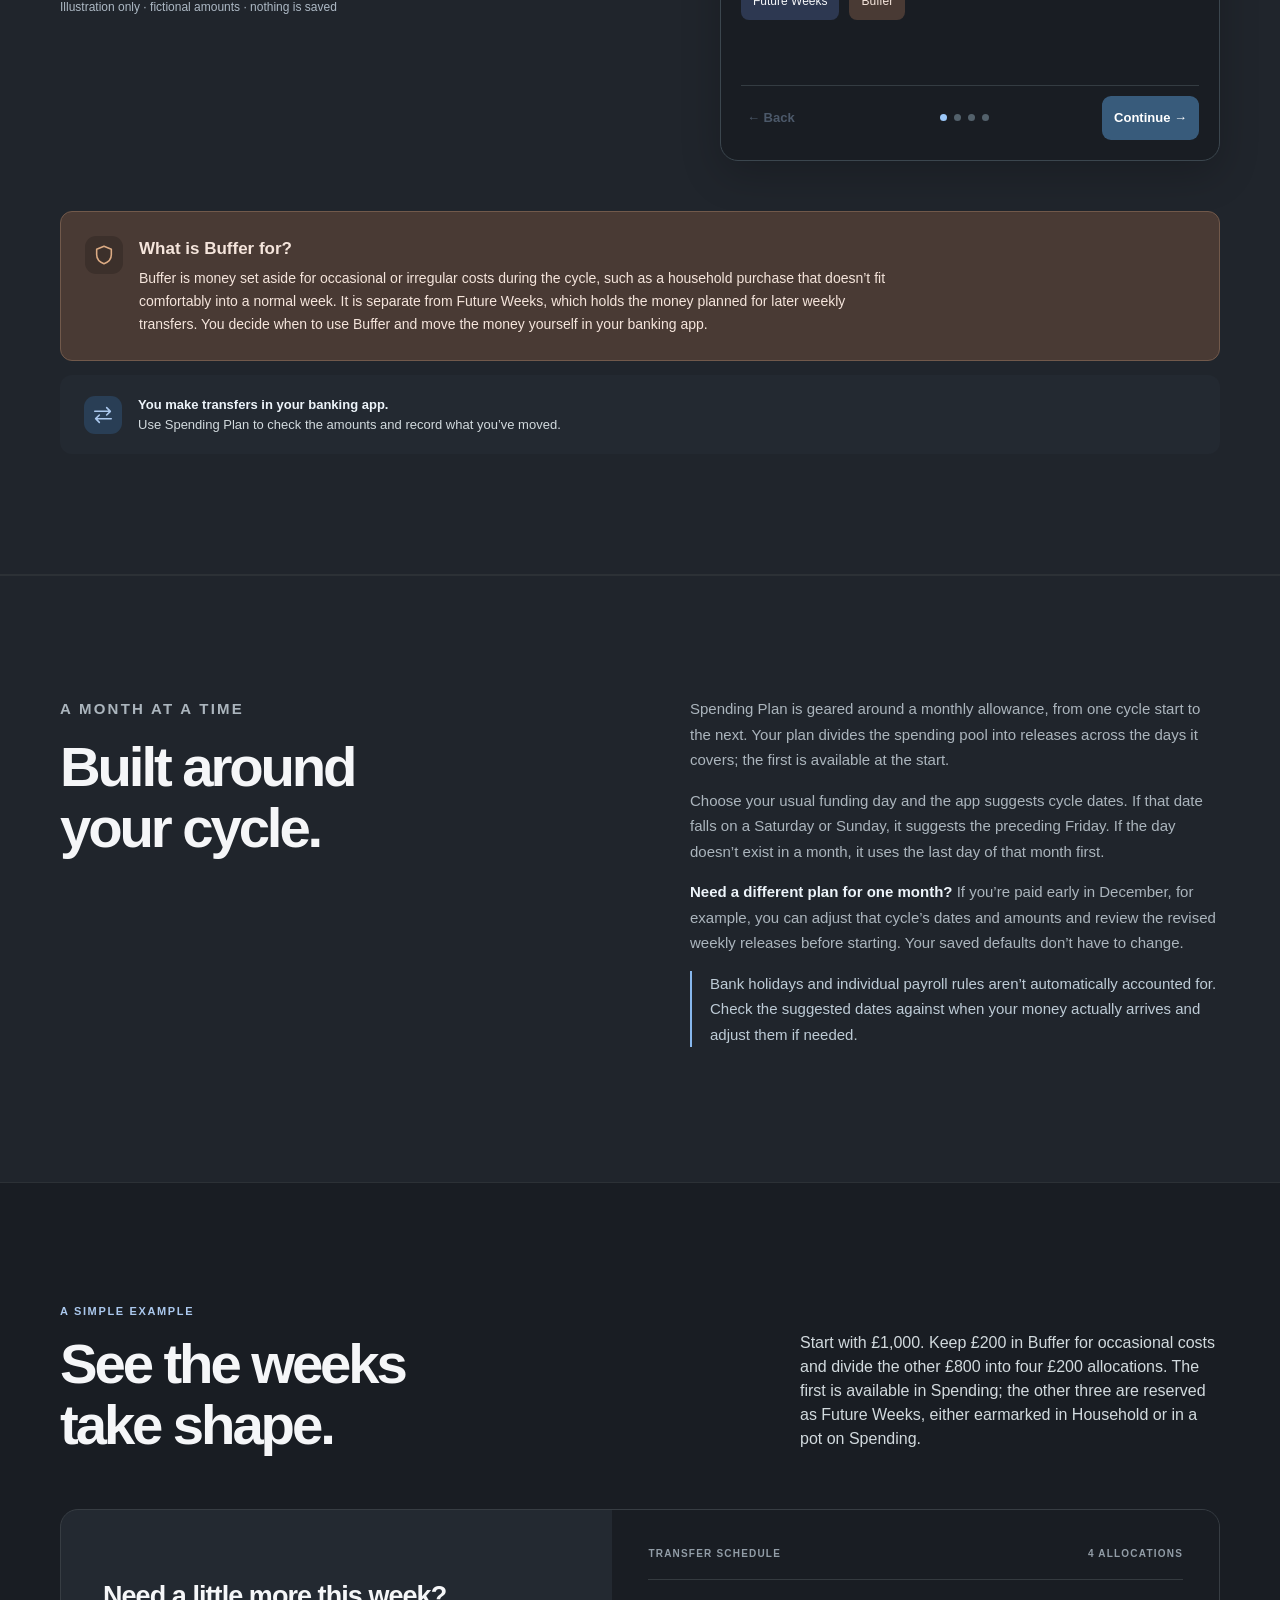
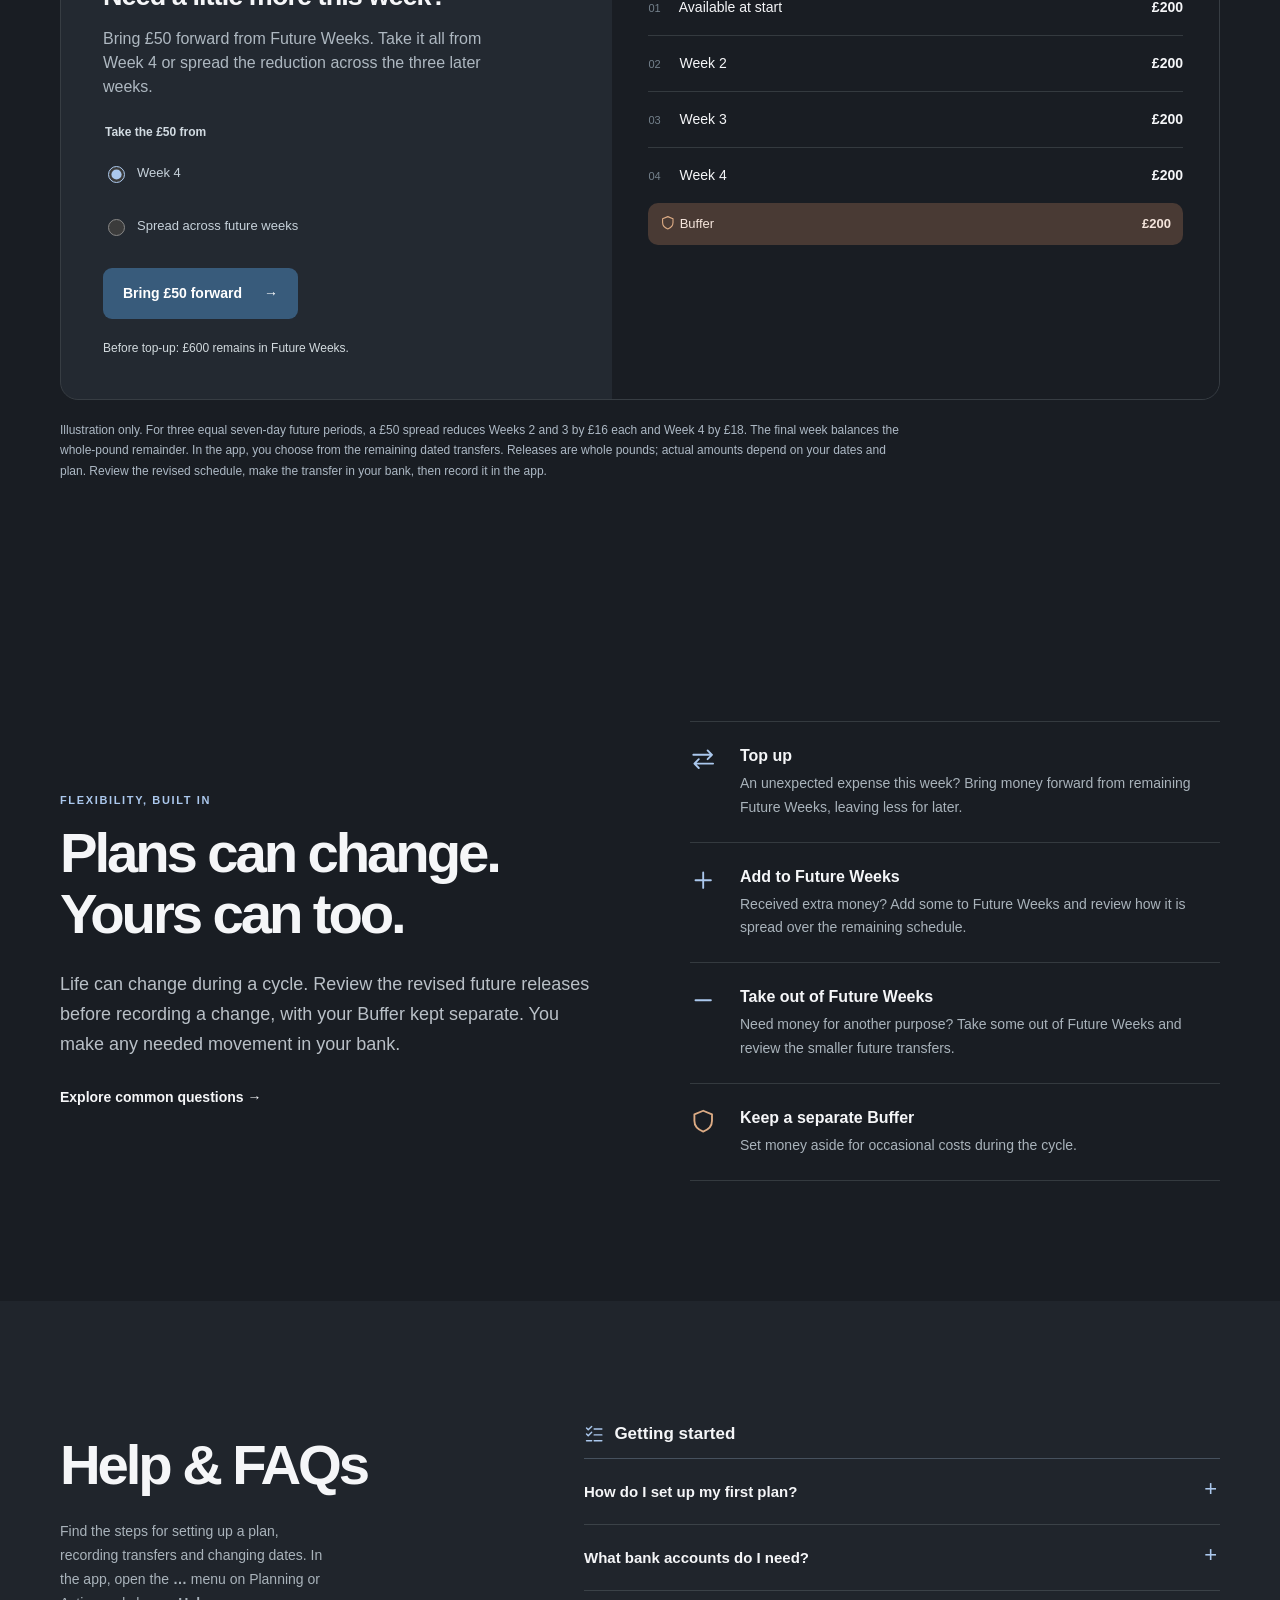
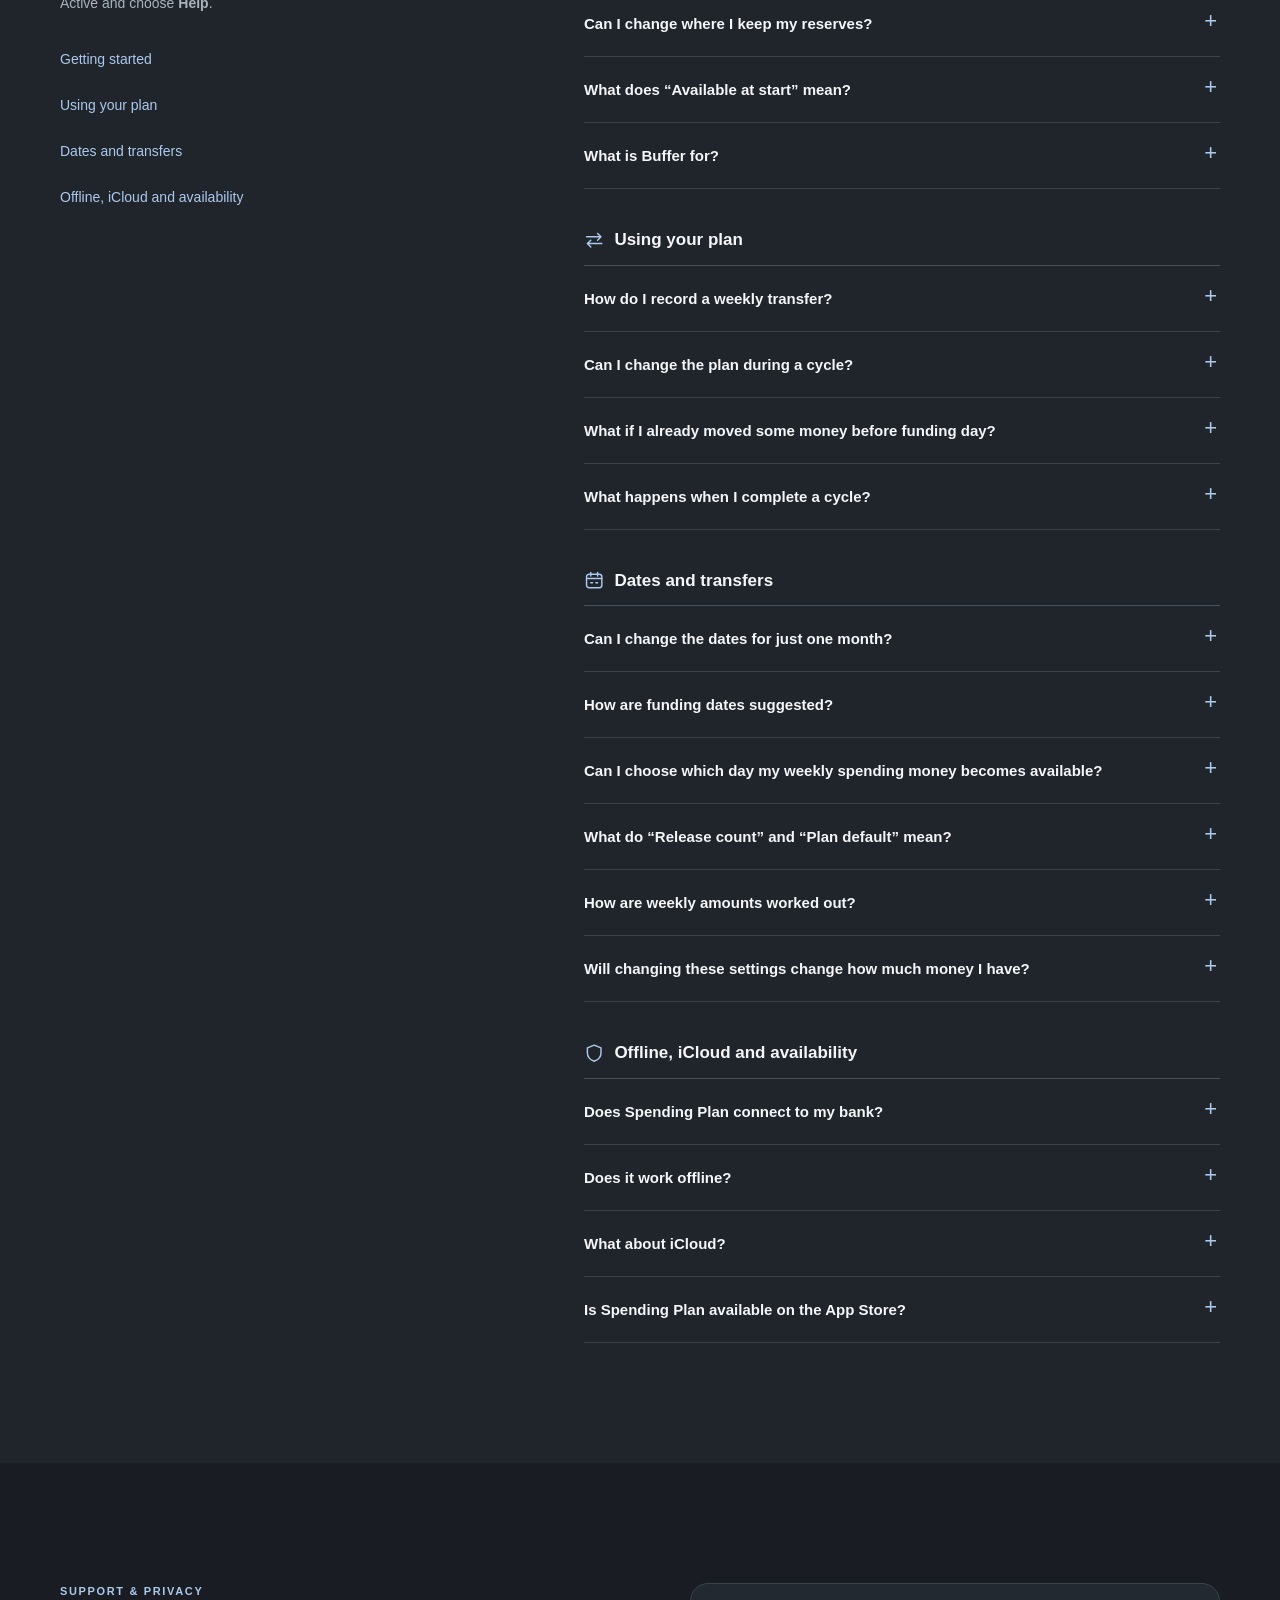
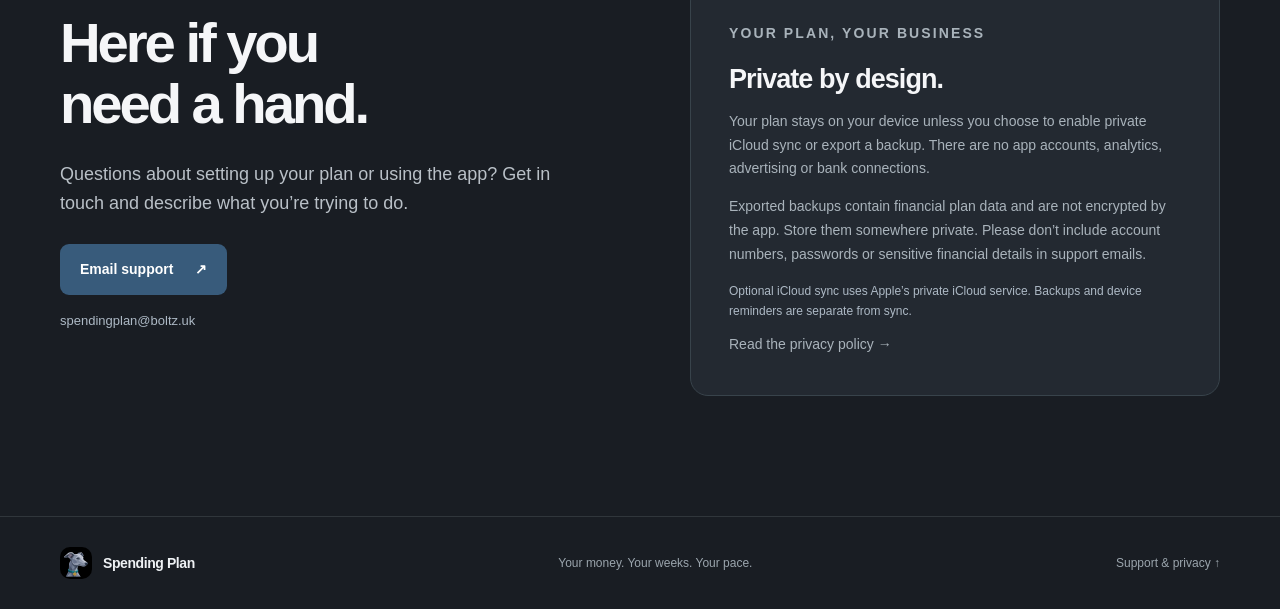
==== commit bb9255a9: "Explain bank pots and how they clarify reserves" ====
--- a/index.html
+++ b/index.html
@@ -56,7 +56,7 @@
 </section>
 <section class="intro-band"><div class="wrap band-inner"><p>Think weekly.<br><strong>See the bigger picture.</strong></p><p>Breaking a monthly amount into weeks can make it easier to manage. Focus on this week while keeping your planned future releases and the rest of the cycle in view.</p></div></section>
 <section class="section wrap pots" id="pots"><div class="section-heading"><div><p class="eyebrow">A PLACE FOR EACH PART</p><h2>Accounts and pots</h2></div><p>Keep bills and income in Household, and day-to-day money in Spending. Choose where to keep Future Weeks and Buffer: earmarked in Household, or in pots on Spending. Two ordinary accounts work; pots are optional.</p></div>
-<div class="pots-grid"><div class="pots-diagram" role="img" aria-label="Diagram showing separate Household and Spending accounts. Future Weeks and Buffer can be earmarked in Household or kept in pots on Spending, outside the balance available for everyday card spending."><div class="diagram-account"><span>01 / HOUSEHOLD</span><strong>Income &amp; bills</strong><small>Your household account</small></div><div class="diagram-arrow" aria-hidden="true">↓ <span>Set up in your bank</span></div><div class="diagram-account spending"><span>02 / SPENDING</span><strong>Everyday spending</strong><small>Your card-spendable balance</small></div><div class="diagram-reserves"><div class="reserve-future"><strong><svg class="glyph" aria-hidden="true" focusable="false"><use href="#icon-calendar"/></svg> Future Weeks</strong><small>For later transfers</small></div><div class="reserve-buffer"><strong><svg class="glyph" aria-hidden="true" focusable="false"><use href="#icon-shield"/></svg> Buffer</strong><small>For occasional costs</small></div></div></div><div class="pots-copy"><h3>Keep future money out of reach of everyday spending.</h3><p><strong>In Household:</strong> transfer only what is available to spend now. Leave Future Weeks and Buffer in Household, earmarked separately in Spending Plan. Keep enough there for these reserves and your bills.</p><p><strong>In pots on Spending:</strong> transfer the cycle funding to Spending, then set Future Weeks and Buffer aside in pots or spaces outside your card-spendable balance. Move the weekly amount into Spending when needed. Your two accounts can be at the same bank or different banks.</p><div class="bank-links"><span>EXAMPLES TO EXPLORE</span><a href="https://www.natwest.com/life-moments/managing-your-money/pots.html">NatWest Pots ↗</a><a href="https://monzo.com/features/pots">Monzo Pots ↗</a><a href="https://help.starlingbank.com/personal/topics/account-support/what-are-starling-spaces/">Starling Spaces ↗</a><small>Examples, not endorsements. Features and eligibility vary; check with your bank.</small></div></div></div></section>
+<div class="pots-grid"><div class="pots-diagram" role="img" aria-label="Diagram showing separate Household and Spending accounts. Future Weeks and Buffer can be earmarked in Household or kept in pots on Spending, outside the balance available for everyday card spending."><div class="diagram-account"><span>01 / HOUSEHOLD</span><strong>Income &amp; bills</strong><small>Your household account</small></div><div class="diagram-arrow" aria-hidden="true">↓ <span>Set up in your bank</span></div><div class="diagram-account spending"><span>02 / SPENDING</span><strong>Everyday spending</strong><small>Your card-spendable balance</small></div><div class="diagram-reserves"><div class="reserve-future"><strong><svg class="glyph" aria-hidden="true" focusable="false"><use href="#icon-calendar"/></svg> Future Weeks</strong><small>For later transfers</small></div><div class="reserve-buffer"><strong><svg class="glyph" aria-hidden="true" focusable="false"><use href="#icon-shield"/></svg> Buffer</strong><small>For occasional costs</small></div></div></div><div class="pots-copy"><h3>Keep future money out of reach of everyday spending.</h3><p>Pots or spaces let you separate money within an account. A pot for Future Weeks and another for Buffer can make it easier to see what each amount is for, while keeping it apart from everyday spending. Check how your bank handles them—some pots keep money outside your card-spendable balance.</p><p><strong>Pots are optional.</strong> You can also leave these reserves earmarked in Household and track them separately in Spending Plan.</p><p><strong>In Household:</strong> transfer only what is available to spend now. Leave Future Weeks and Buffer in Household, earmarked separately in Spending Plan. Keep enough there for these reserves and your bills.</p><p><strong>In pots on Spending:</strong> transfer the cycle funding to Spending, then set Future Weeks and Buffer aside in pots or spaces outside your card-spendable balance. Move the weekly amount into Spending when needed. Your two accounts can be at the same bank or different banks.</p><div class="bank-links"><span>EXAMPLES TO EXPLORE</span><a href="https://www.natwest.com/life-moments/managing-your-money/pots.html">NatWest Pots ↗</a><a href="https://monzo.com/features/pots">Monzo Pots ↗</a><a href="https://help.starlingbank.com/personal/topics/account-support/what-are-starling-spaces/">Starling Spaces ↗</a><small>Examples, not endorsements. Features and eligibility vary; check with your bank.</small></div></div></div></section>
 <section class="section how" id="how-it-works"><div class="wrap"><div class="section-heading"><div><p class="eyebrow">HOW IT WORKS</p><h2>A simple rhythm<br>for your money.</h2></div><p>Make a plan that fits your cycle, then follow it at your own pace. You stay in control of every bank movement.</p></div>
 <div class="steps"><article><span class="step-num">01</span><h3>Choose your amount</h3><p>Start with an affordable spending allowance after bills. Review the dates, weekly releases and a separate Buffer for occasional costs.</p></article><article><span class="step-num">02</span><h3>Set it up in your bank</h3><p>Use separate Household and Spending accounts. Choose reserves earmarked in Household or pots on Spending. Follow the bank setup instructions for your chosen setup.</p></article><article><span class="step-num">03</span><h3>Follow the weeks</h3><p>The first allocation is available at the start. For later weeks, move the scheduled amount from Household or your Future Weeks pot to Spending, following the app’s instructions. Then record it in Spending Plan.</p></article><article><span class="step-num">04</span><h3>Prepare for the next cycle</h3><p>When the cycle ends, check what remains in your bank before funding the next plan.</p></article></div>
 <div class="wizard-intro"><span class="tiny-icon" aria-hidden="true"><svg class="glyph" aria-hidden="true" focusable="false"><use href="#icon-checklist"/></svg></span><div><h3>Start with a little guidance</h3><p>Setting up your first plan? The app guides you through your banking setup, funding dates, spending allowance, Buffer and weekly timing. Review your plan and its dated releases before saving.</p><p>Saving creates a plan to review; it doesn’t move money or start your cycle. From Planning, tap Review bank setup. Follow the steps in your banking app, then tap Start this cycle.</p></div></div>
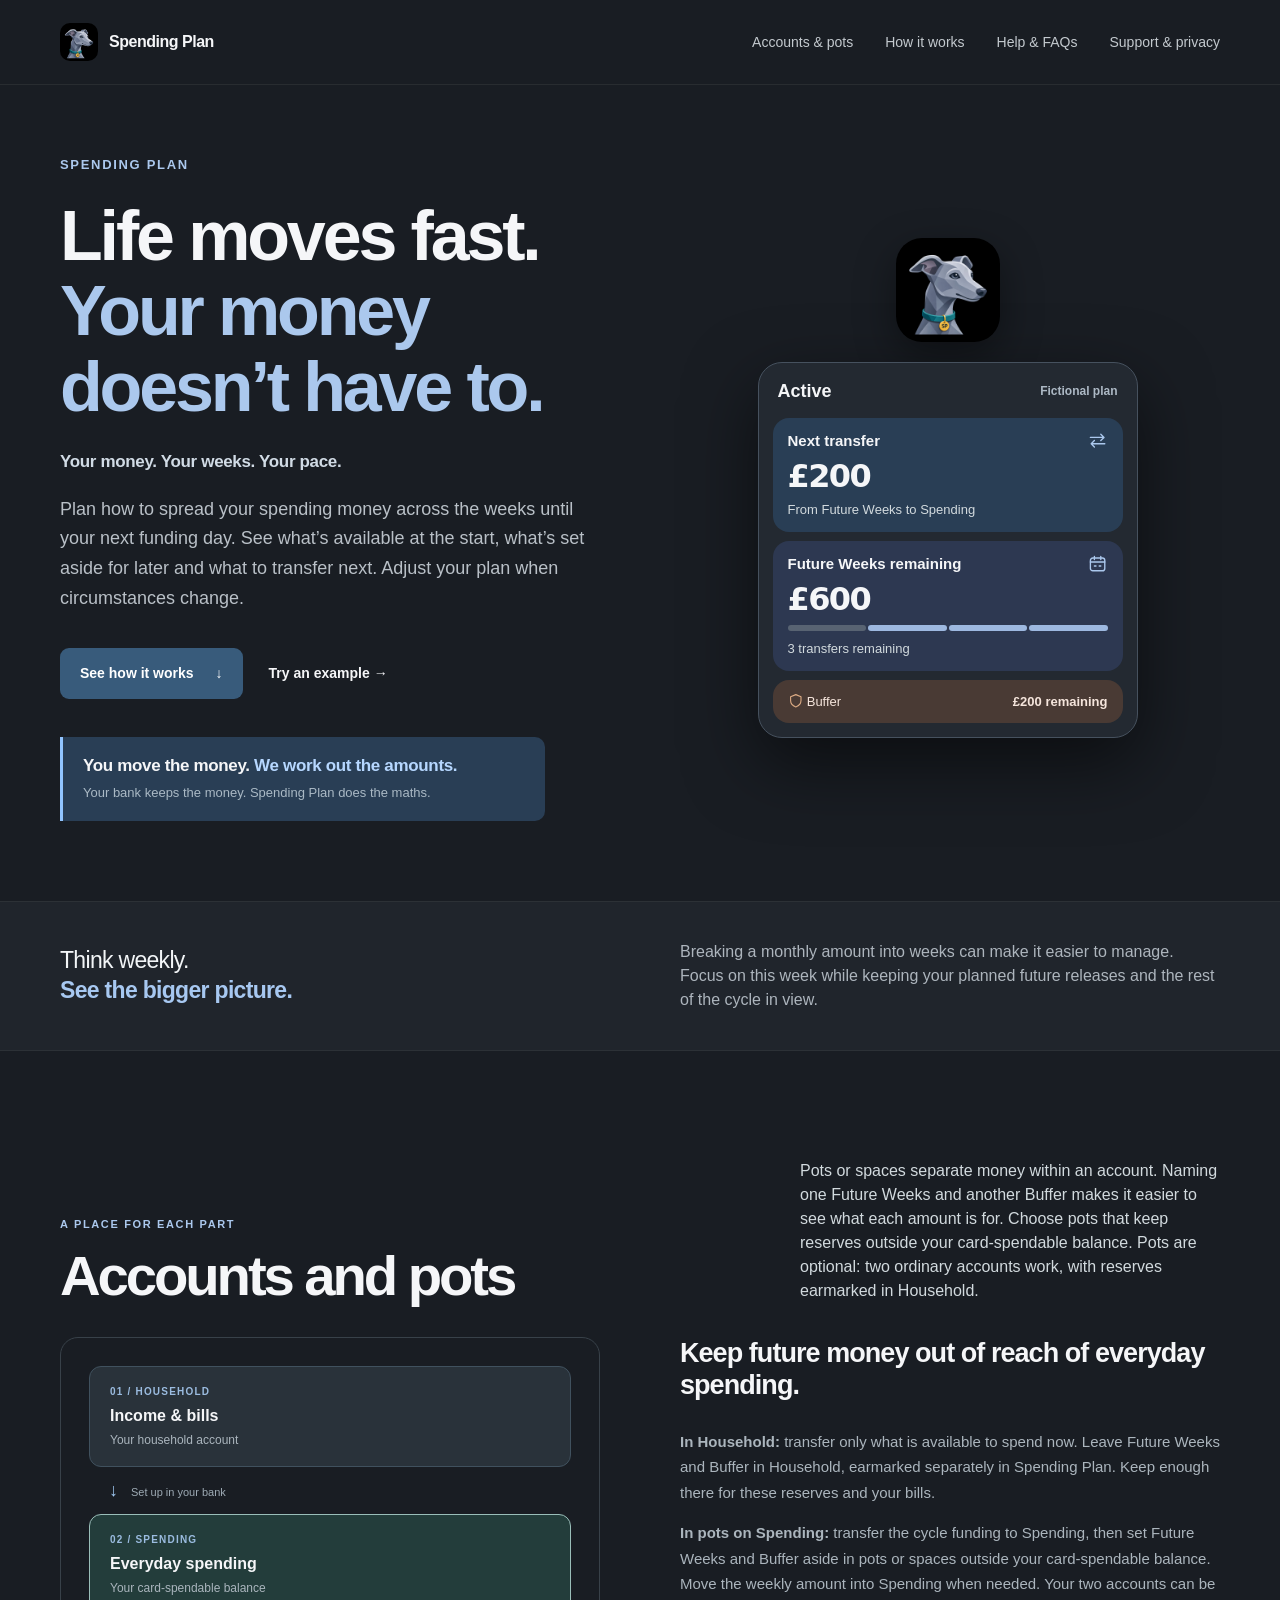
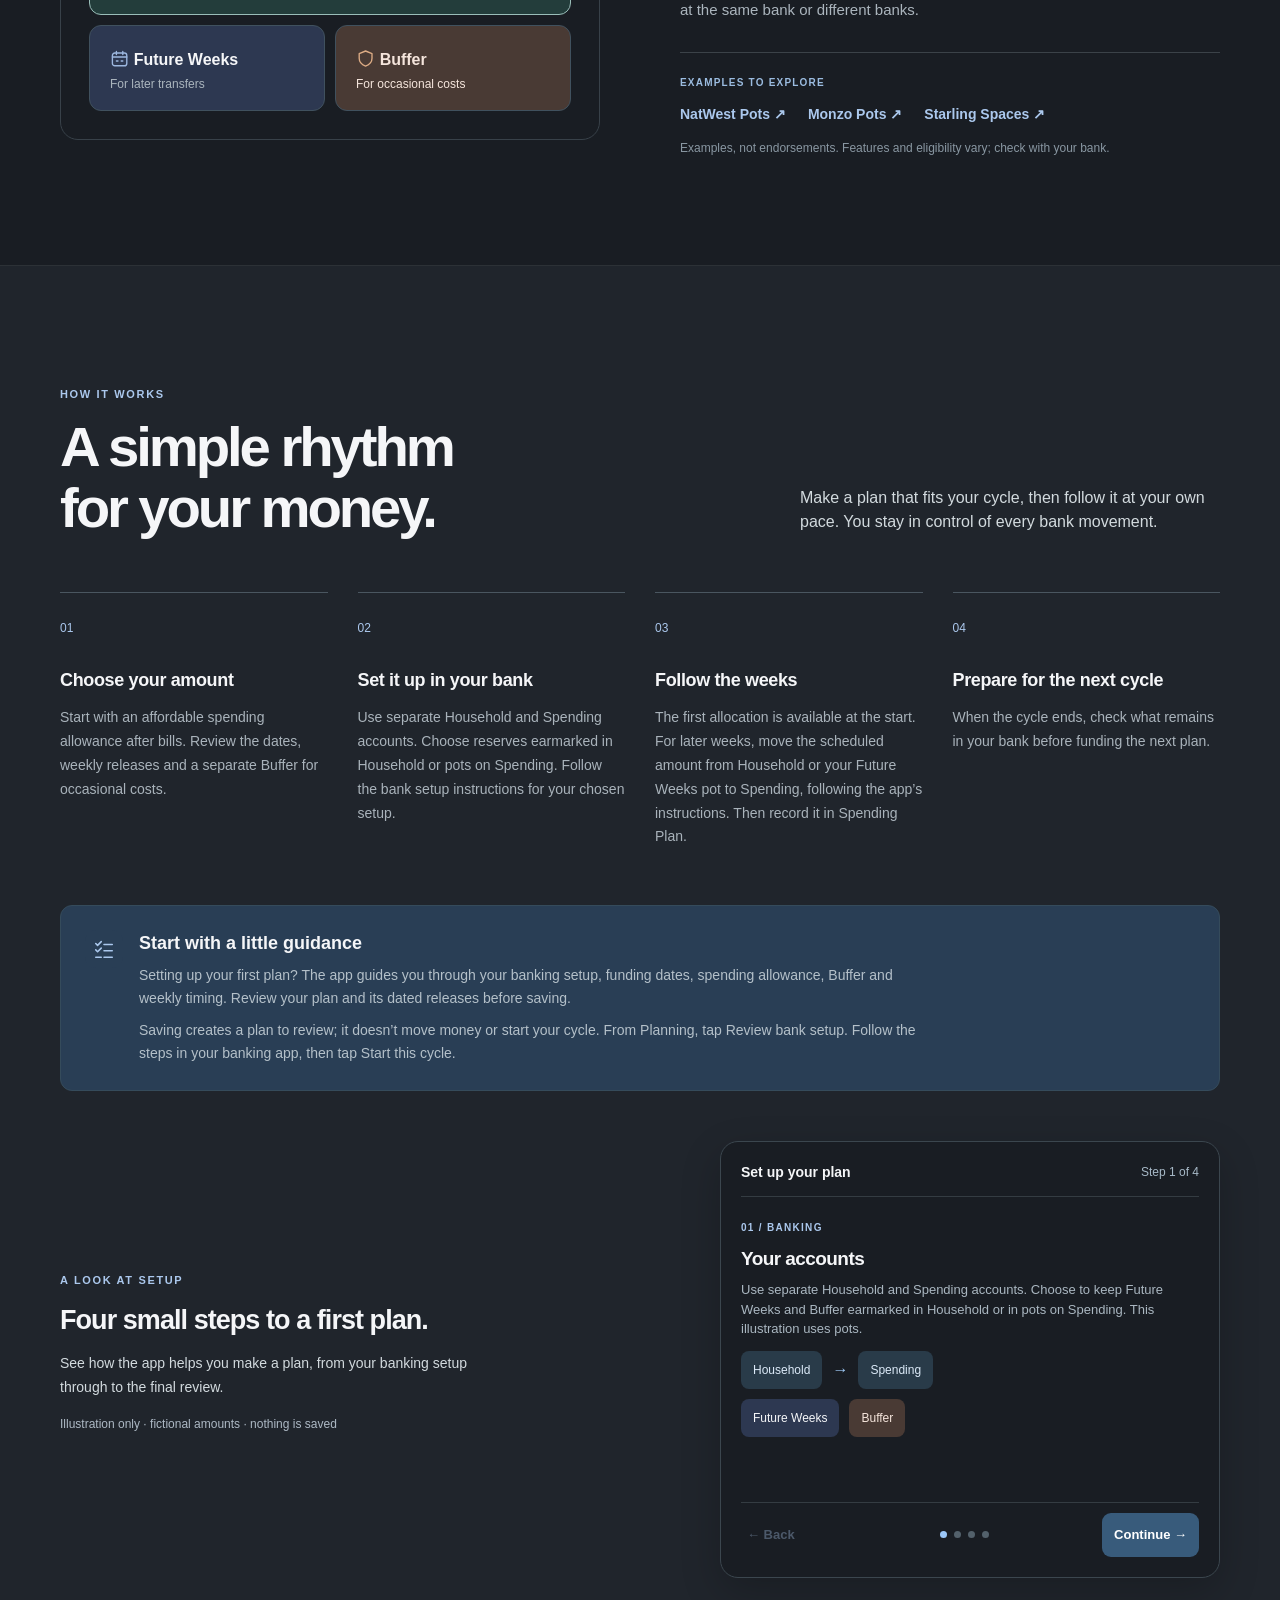
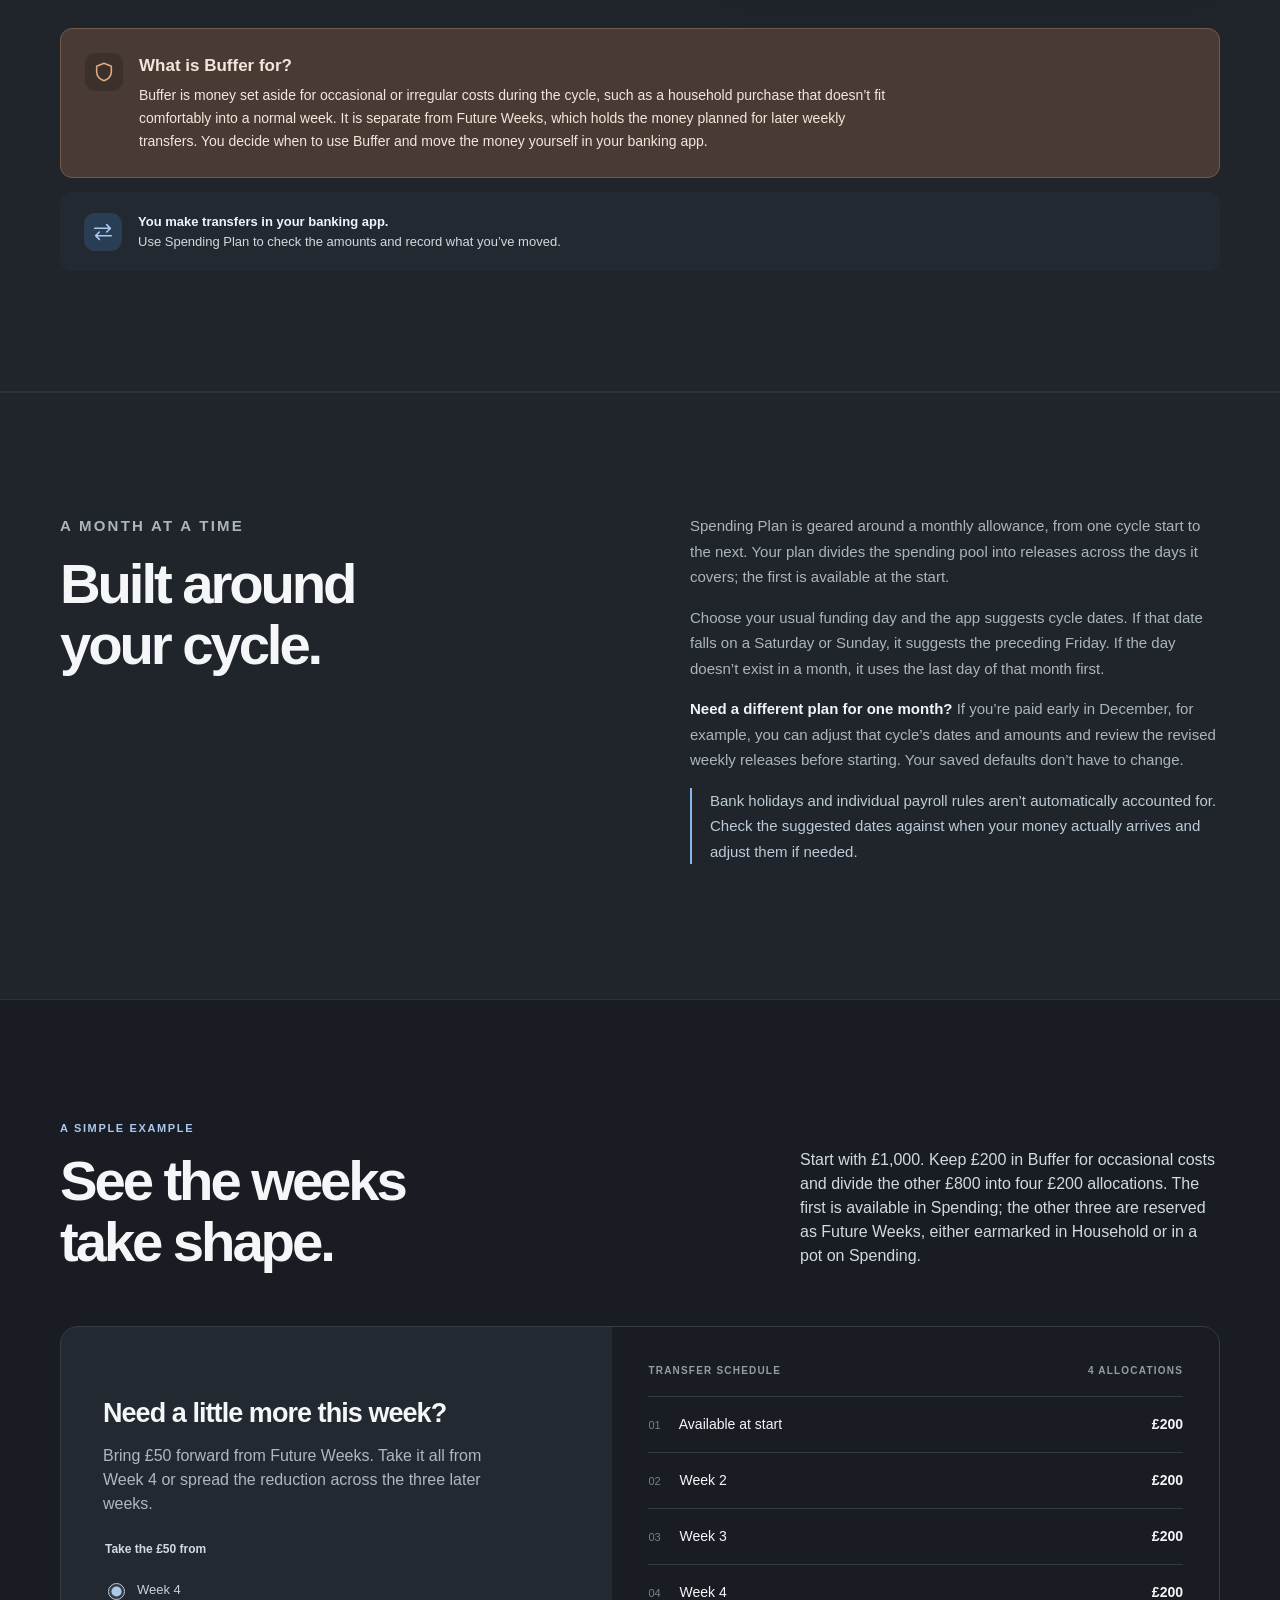
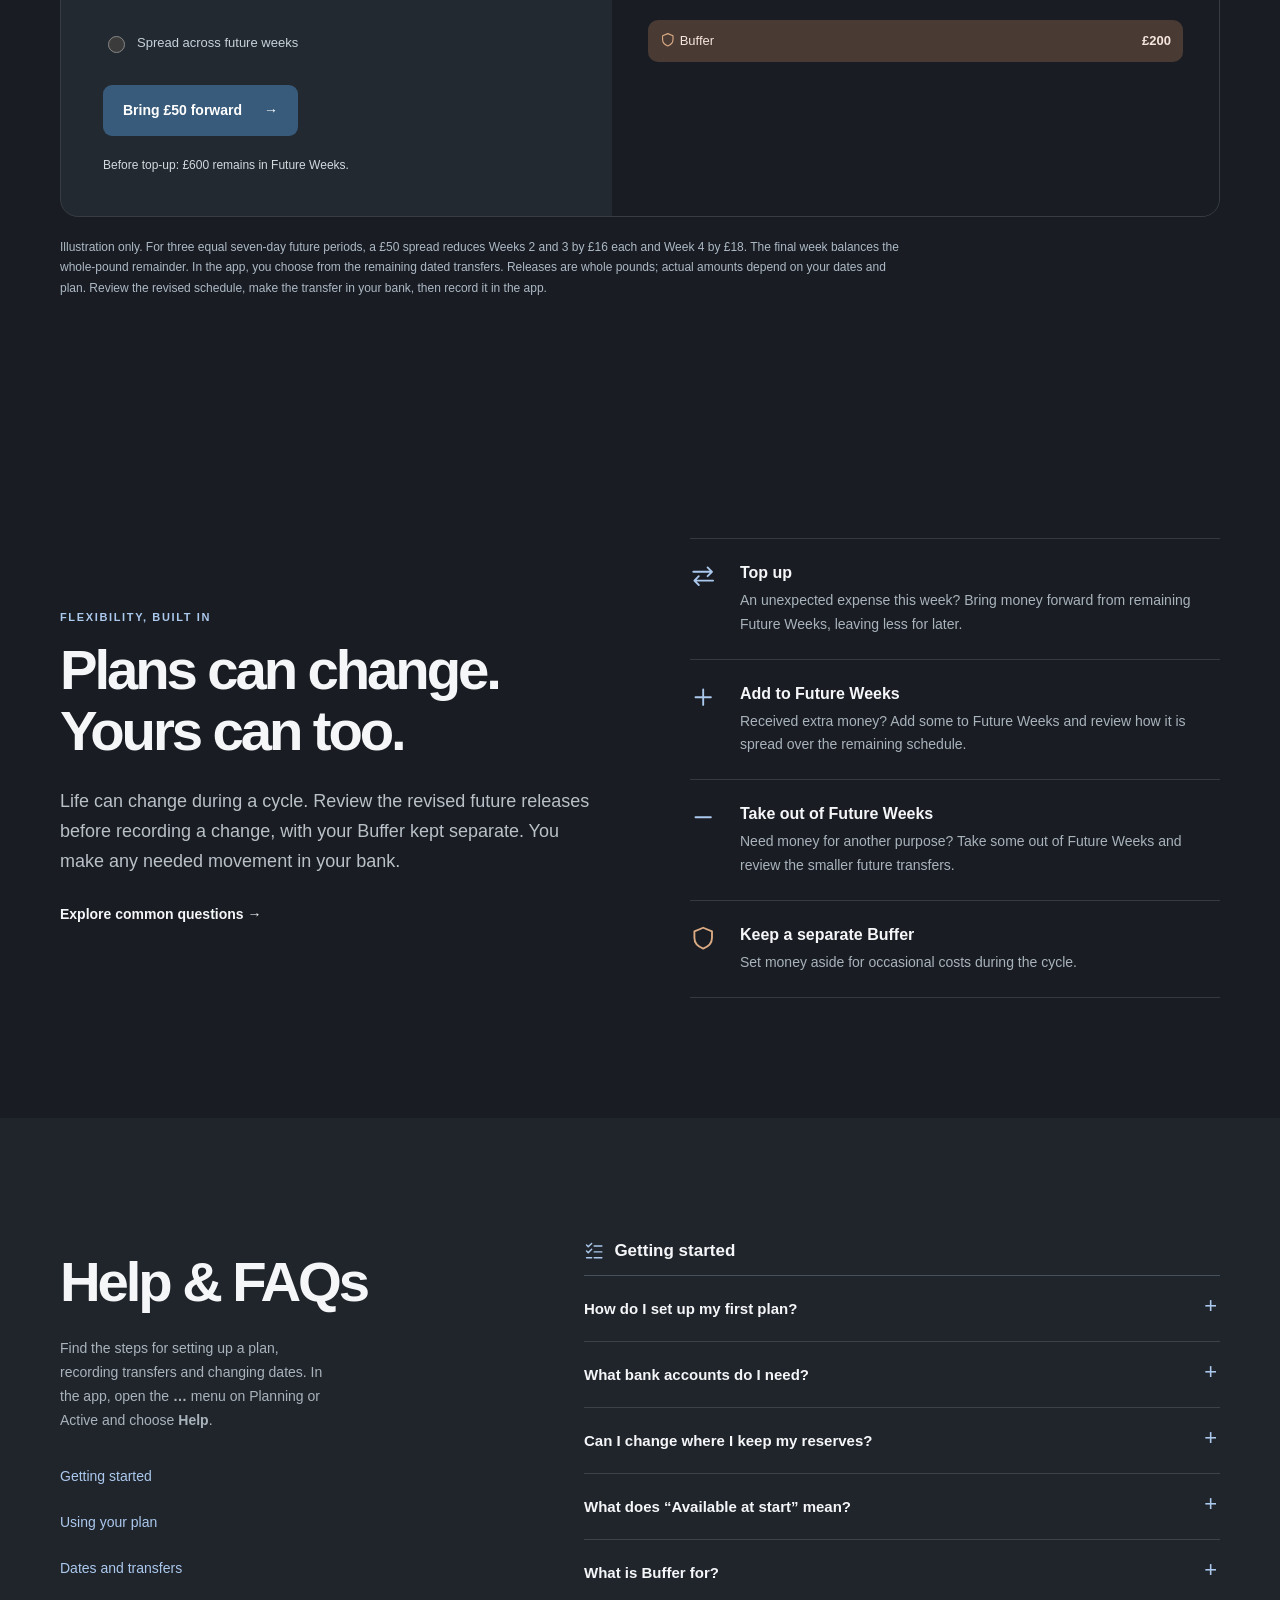
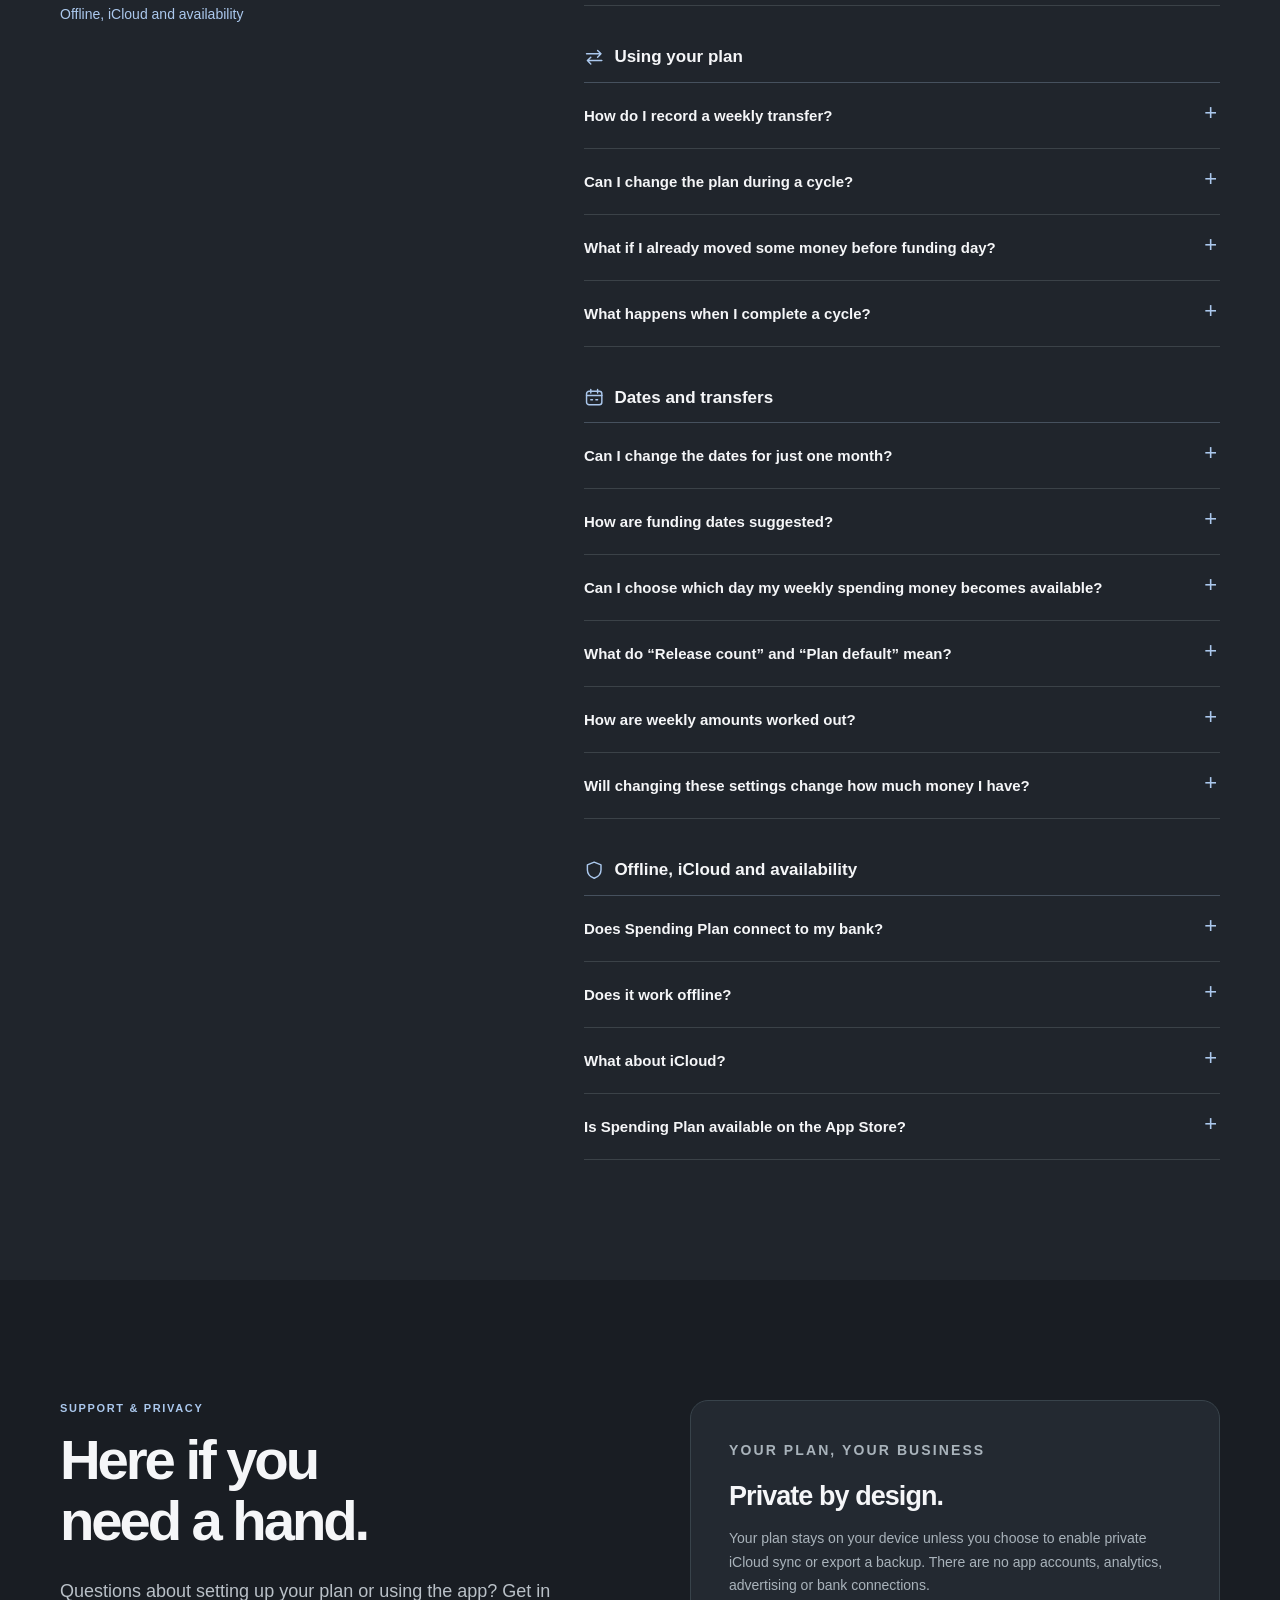
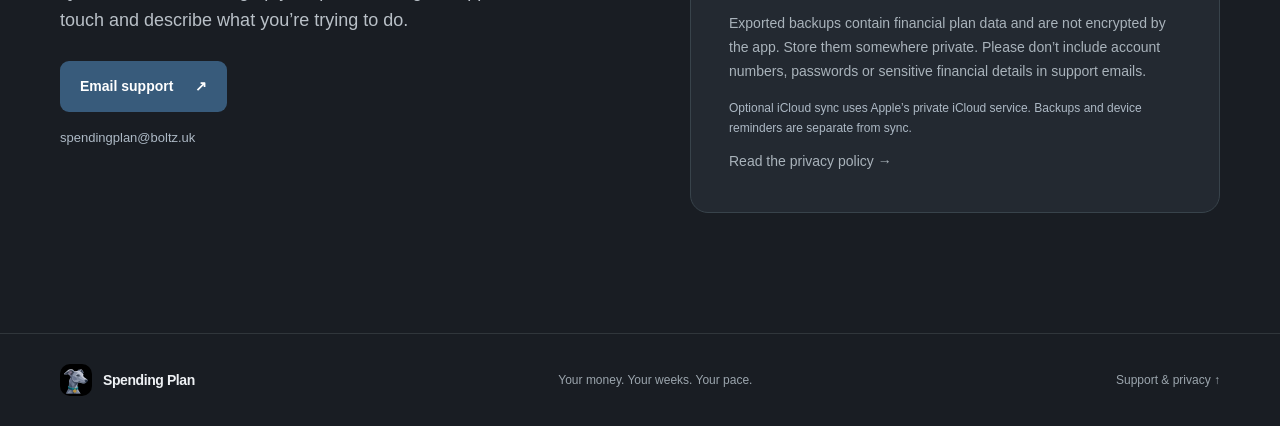
==== commit 05340634: "Rebalance Accounts and pots section without increasing desktop height" ====
--- a/index.html
+++ b/index.html
@@ -9,7 +9,7 @@
   <meta property="og:type" content="website">
   <title>Spending Plan: Weekly Money</title>
   <link rel="icon" href="assets/app-icon.png">
-  <link rel="stylesheet" href="styles.css">
+  <link rel="stylesheet" href="styles.css?v=pots-layout-2">
   <script src="script.js" defer></script>
 </head>
 <body>
@@ -55,8 +55,8 @@
   </div>
 </section>
 <section class="intro-band"><div class="wrap band-inner"><p>Think weekly.<br><strong>See the bigger picture.</strong></p><p>Breaking a monthly amount into weeks can make it easier to manage. Focus on this week while keeping your planned future releases and the rest of the cycle in view.</p></div></section>
-<section class="section wrap pots" id="pots"><div class="section-heading"><div><p class="eyebrow">A PLACE FOR EACH PART</p><h2>Accounts and pots</h2></div><p>Keep bills and income in Household, and day-to-day money in Spending. Choose where to keep Future Weeks and Buffer: earmarked in Household, or in pots on Spending. Two ordinary accounts work; pots are optional.</p></div>
-<div class="pots-grid"><div class="pots-diagram" role="img" aria-label="Diagram showing separate Household and Spending accounts. Future Weeks and Buffer can be earmarked in Household or kept in pots on Spending, outside the balance available for everyday card spending."><div class="diagram-account"><span>01 / HOUSEHOLD</span><strong>Income &amp; bills</strong><small>Your household account</small></div><div class="diagram-arrow" aria-hidden="true">↓ <span>Set up in your bank</span></div><div class="diagram-account spending"><span>02 / SPENDING</span><strong>Everyday spending</strong><small>Your card-spendable balance</small></div><div class="diagram-reserves"><div class="reserve-future"><strong><svg class="glyph" aria-hidden="true" focusable="false"><use href="#icon-calendar"/></svg> Future Weeks</strong><small>For later transfers</small></div><div class="reserve-buffer"><strong><svg class="glyph" aria-hidden="true" focusable="false"><use href="#icon-shield"/></svg> Buffer</strong><small>For occasional costs</small></div></div></div><div class="pots-copy"><h3>Keep future money out of reach of everyday spending.</h3><p>Pots or spaces let you separate money within an account. A pot for Future Weeks and another for Buffer can make it easier to see what each amount is for, while keeping it apart from everyday spending. Check how your bank handles them—some pots keep money outside your card-spendable balance.</p><p><strong>Pots are optional.</strong> You can also leave these reserves earmarked in Household and track them separately in Spending Plan.</p><p><strong>In Household:</strong> transfer only what is available to spend now. Leave Future Weeks and Buffer in Household, earmarked separately in Spending Plan. Keep enough there for these reserves and your bills.</p><p><strong>In pots on Spending:</strong> transfer the cycle funding to Spending, then set Future Weeks and Buffer aside in pots or spaces outside your card-spendable balance. Move the weekly amount into Spending when needed. Your two accounts can be at the same bank or different banks.</p><div class="bank-links"><span>EXAMPLES TO EXPLORE</span><a href="https://www.natwest.com/life-moments/managing-your-money/pots.html">NatWest Pots ↗</a><a href="https://monzo.com/features/pots">Monzo Pots ↗</a><a href="https://help.starlingbank.com/personal/topics/account-support/what-are-starling-spaces/">Starling Spaces ↗</a><small>Examples, not endorsements. Features and eligibility vary; check with your bank.</small></div></div></div></section>
+<section class="section wrap pots" id="pots"><div class="section-heading"><div><p class="eyebrow">A PLACE FOR EACH PART</p><h2>Accounts and pots</h2></div><p>Pots or spaces separate money within an account. Naming one Future Weeks and another Buffer makes it easier to see what each amount is for. Choose pots that keep reserves outside your card-spendable balance. Pots are optional: two ordinary accounts work, with reserves earmarked in Household.</p></div>
+<div class="pots-grid"><div class="pots-diagram" role="img" aria-label="Diagram showing separate Household and Spending accounts. Future Weeks and Buffer can be earmarked in Household or kept in pots on Spending, outside the balance available for everyday card spending."><div class="diagram-account"><span>01 / HOUSEHOLD</span><strong>Income &amp; bills</strong><small>Your household account</small></div><div class="diagram-arrow" aria-hidden="true">↓ <span>Set up in your bank</span></div><div class="diagram-account spending"><span>02 / SPENDING</span><strong>Everyday spending</strong><small>Your card-spendable balance</small></div><div class="diagram-reserves"><div class="reserve-future"><strong><svg class="glyph" aria-hidden="true" focusable="false"><use href="#icon-calendar"/></svg> Future Weeks</strong><small>For later transfers</small></div><div class="reserve-buffer"><strong><svg class="glyph" aria-hidden="true" focusable="false"><use href="#icon-shield"/></svg> Buffer</strong><small>For occasional costs</small></div></div></div><div class="pots-copy"><h3>Keep future money out of reach of everyday spending.</h3><p><strong>In Household:</strong> transfer only what is available to spend now. Leave Future Weeks and Buffer in Household, earmarked separately in Spending Plan. Keep enough there for these reserves and your bills.</p><p><strong>In pots on Spending:</strong> transfer the cycle funding to Spending, then set Future Weeks and Buffer aside in pots or spaces outside your card-spendable balance. Move the weekly amount into Spending when needed. Your two accounts can be at the same bank or different banks.</p><div class="bank-links"><span>EXAMPLES TO EXPLORE</span><a href="https://www.natwest.com/life-moments/managing-your-money/pots.html">NatWest Pots ↗</a><a href="https://monzo.com/features/pots">Monzo Pots ↗</a><a href="https://help.starlingbank.com/personal/topics/account-support/what-are-starling-spaces/">Starling Spaces ↗</a><small>Examples, not endorsements. Features and eligibility vary; check with your bank.</small></div></div></div></section>
 <section class="section how" id="how-it-works"><div class="wrap"><div class="section-heading"><div><p class="eyebrow">HOW IT WORKS</p><h2>A simple rhythm<br>for your money.</h2></div><p>Make a plan that fits your cycle, then follow it at your own pace. You stay in control of every bank movement.</p></div>
 <div class="steps"><article><span class="step-num">01</span><h3>Choose your amount</h3><p>Start with an affordable spending allowance after bills. Review the dates, weekly releases and a separate Buffer for occasional costs.</p></article><article><span class="step-num">02</span><h3>Set it up in your bank</h3><p>Use separate Household and Spending accounts. Choose reserves earmarked in Household or pots on Spending. Follow the bank setup instructions for your chosen setup.</p></article><article><span class="step-num">03</span><h3>Follow the weeks</h3><p>The first allocation is available at the start. For later weeks, move the scheduled amount from Household or your Future Weeks pot to Spending, following the app’s instructions. Then record it in Spending Plan.</p></article><article><span class="step-num">04</span><h3>Prepare for the next cycle</h3><p>When the cycle ends, check what remains in your bank before funding the next plan.</p></article></div>
 <div class="wizard-intro"><span class="tiny-icon" aria-hidden="true"><svg class="glyph" aria-hidden="true" focusable="false"><use href="#icon-checklist"/></svg></span><div><h3>Start with a little guidance</h3><p>Setting up your first plan? The app guides you through your banking setup, funding dates, spending allowance, Buffer and weekly timing. Review your plan and its dated releases before saving.</p><p>Saving creates a plan to review; it doesn’t move money or start your cycle. From Planning, tap Review bank setup. Follow the steps in your banking app, then tap Start this cycle.</p></div></div>
--- a/styles.css
+++ b/styles.css
@@ -134,3 +134,7 @@
 
 .how .steps { margin-bottom: 42px; }
 .hero h1 { letter-spacing: -.045em; }
+
+/* Keep the pots definition in the introduction and align both columns at the top. */
+.pots-grid{align-items:start}
+@media(min-width:801px){.pots{padding-block:108px}.pots .section-heading{margin-bottom:30px}}
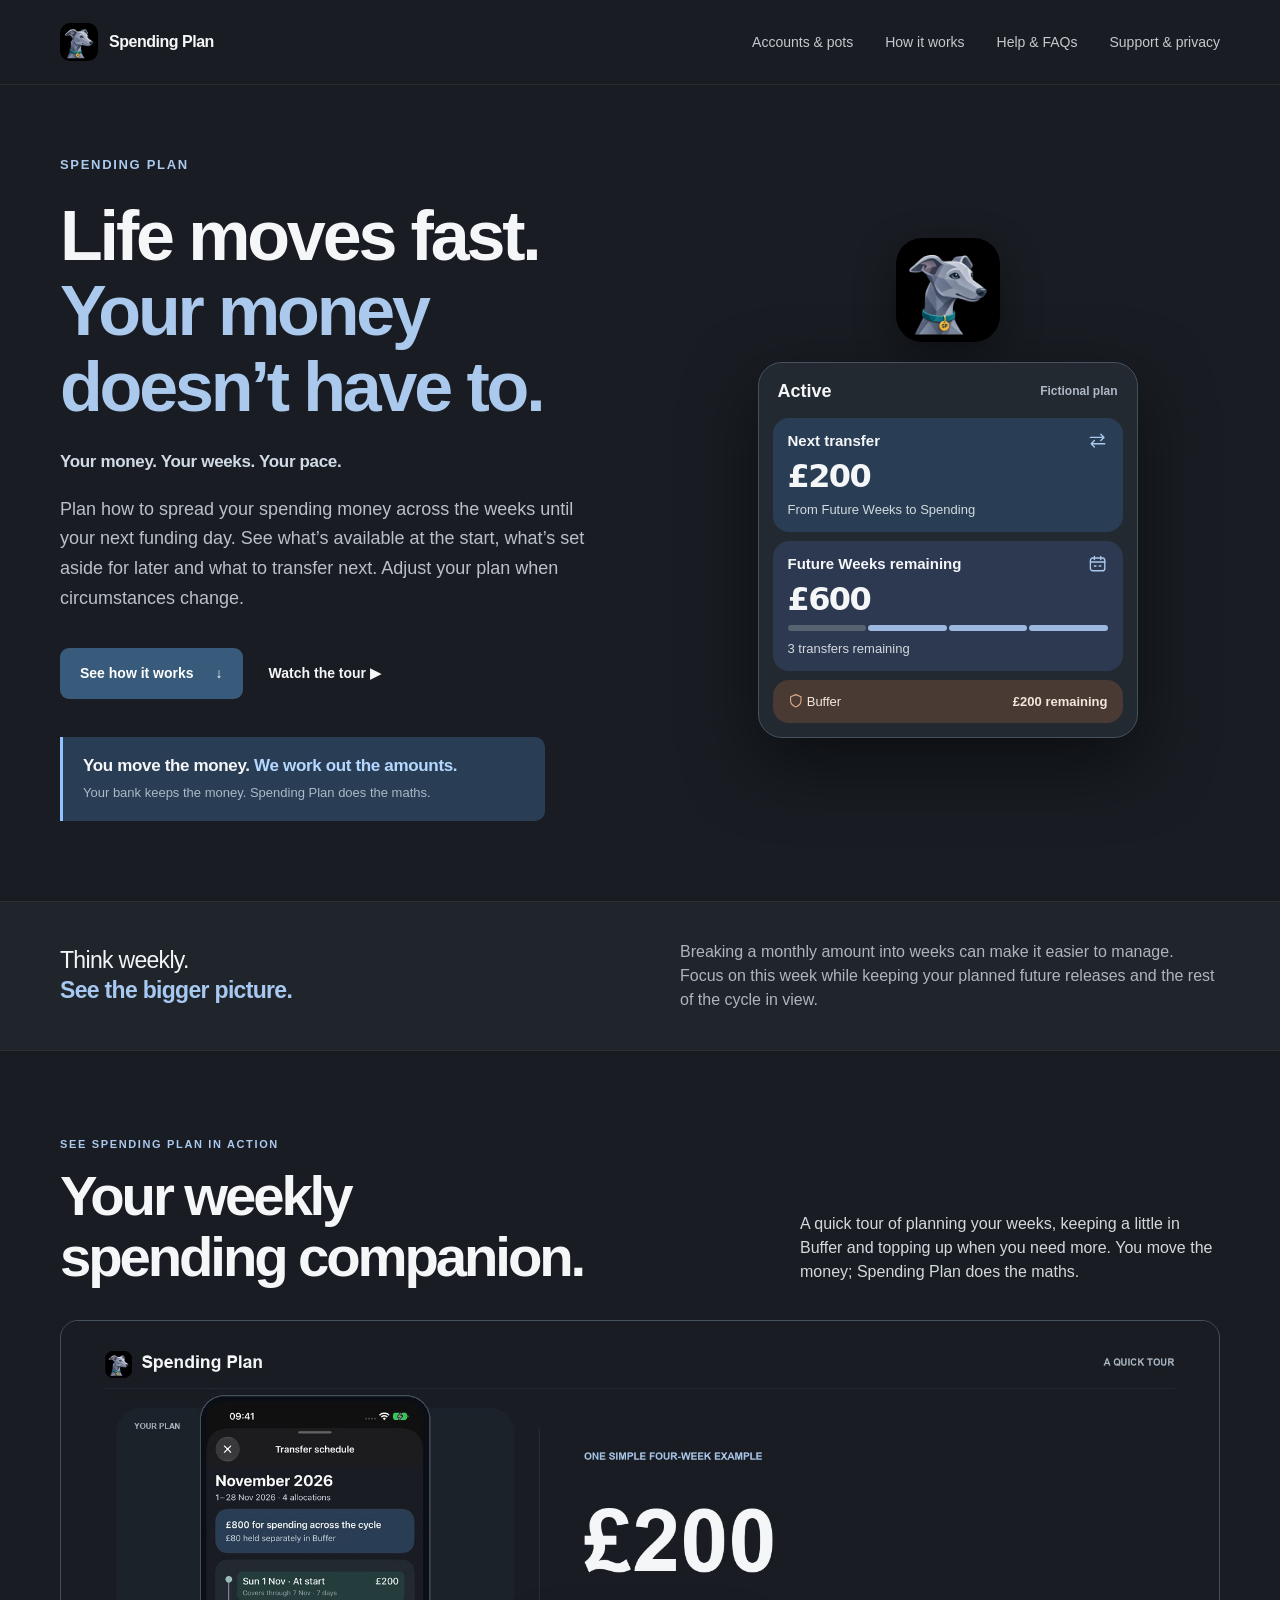
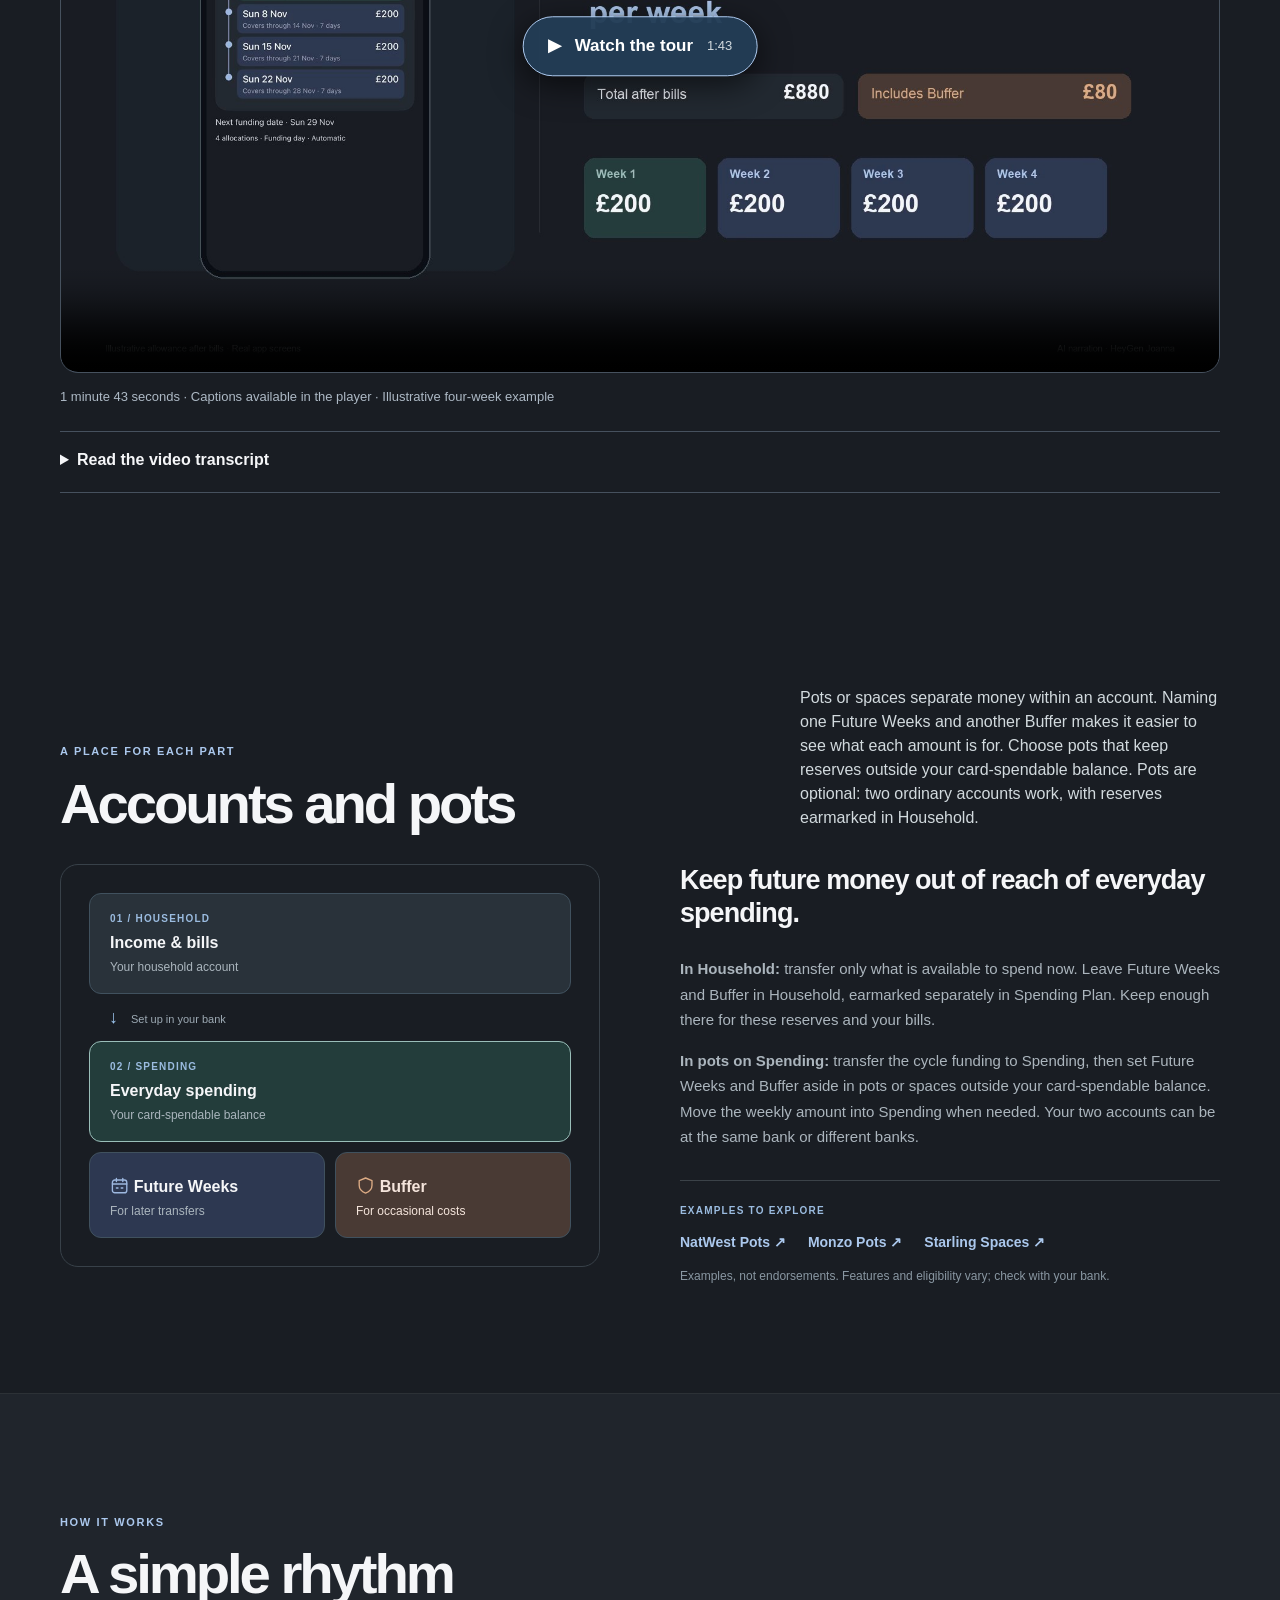
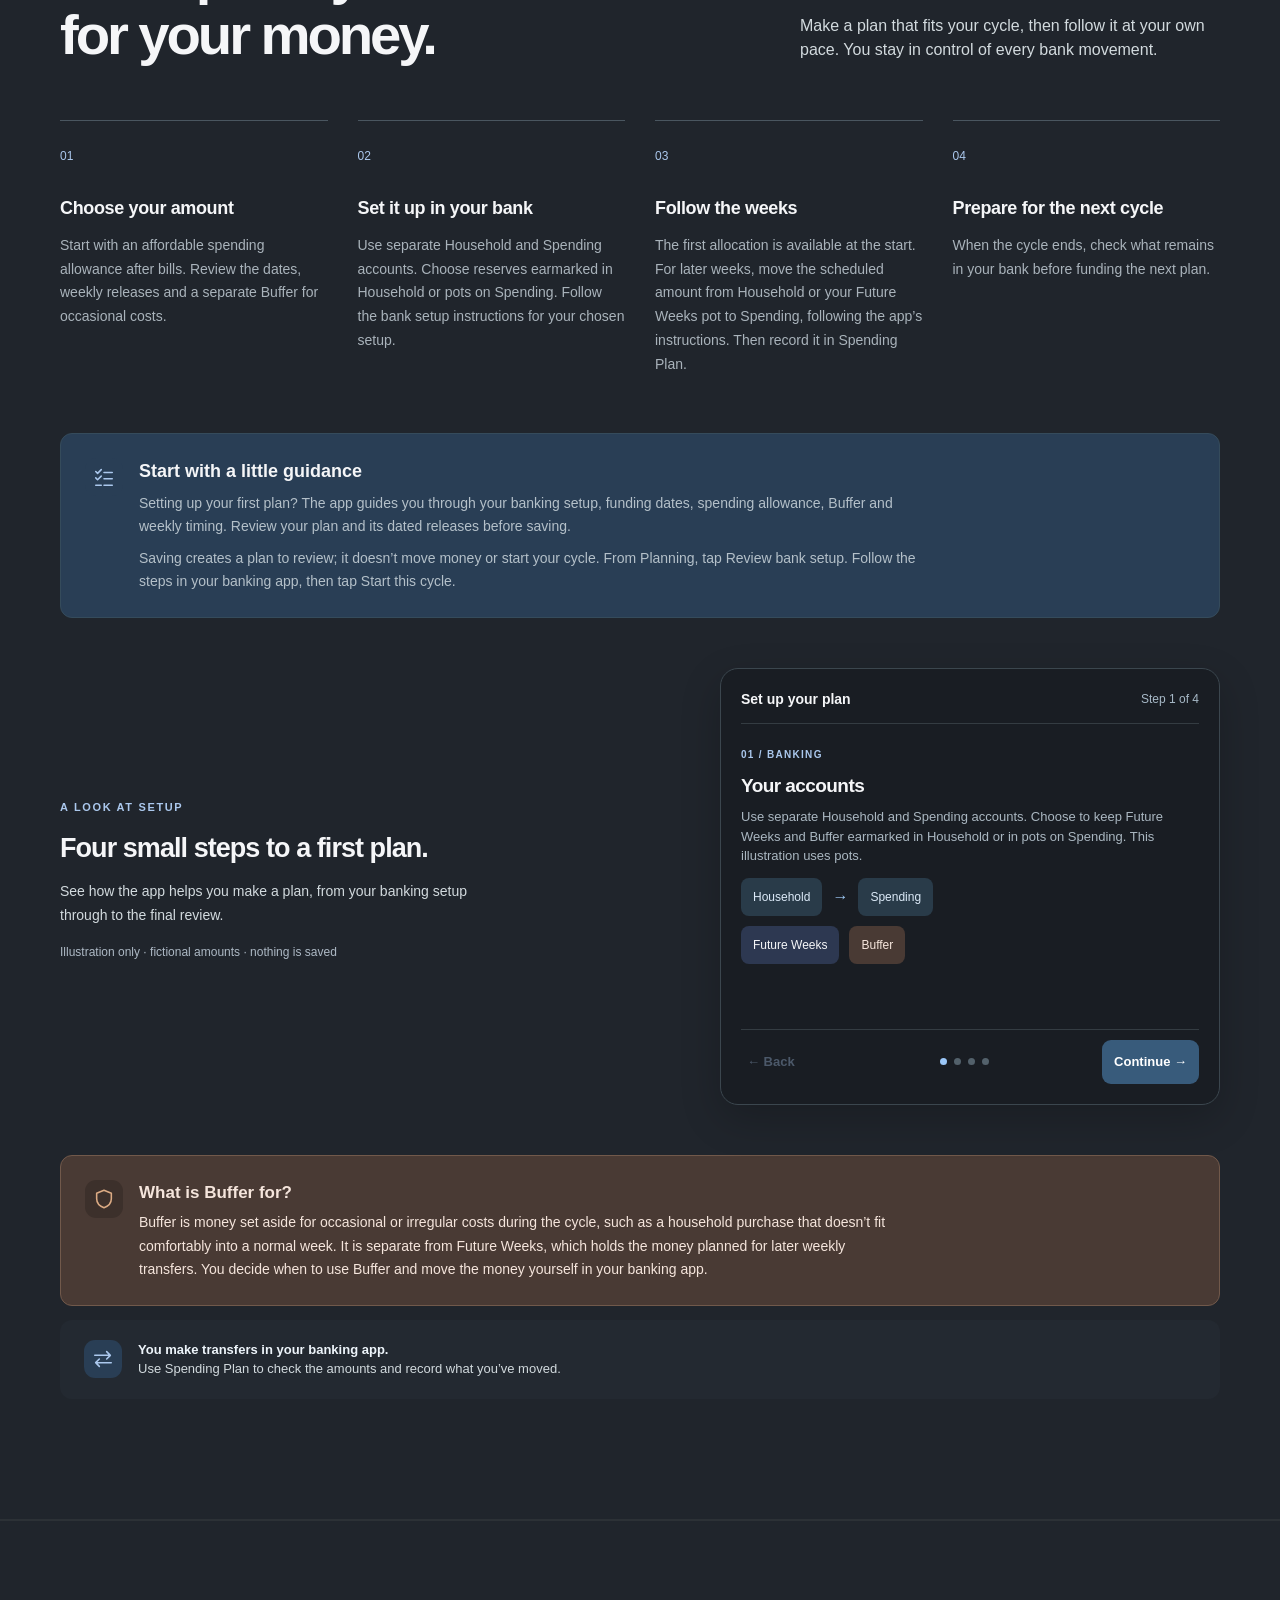
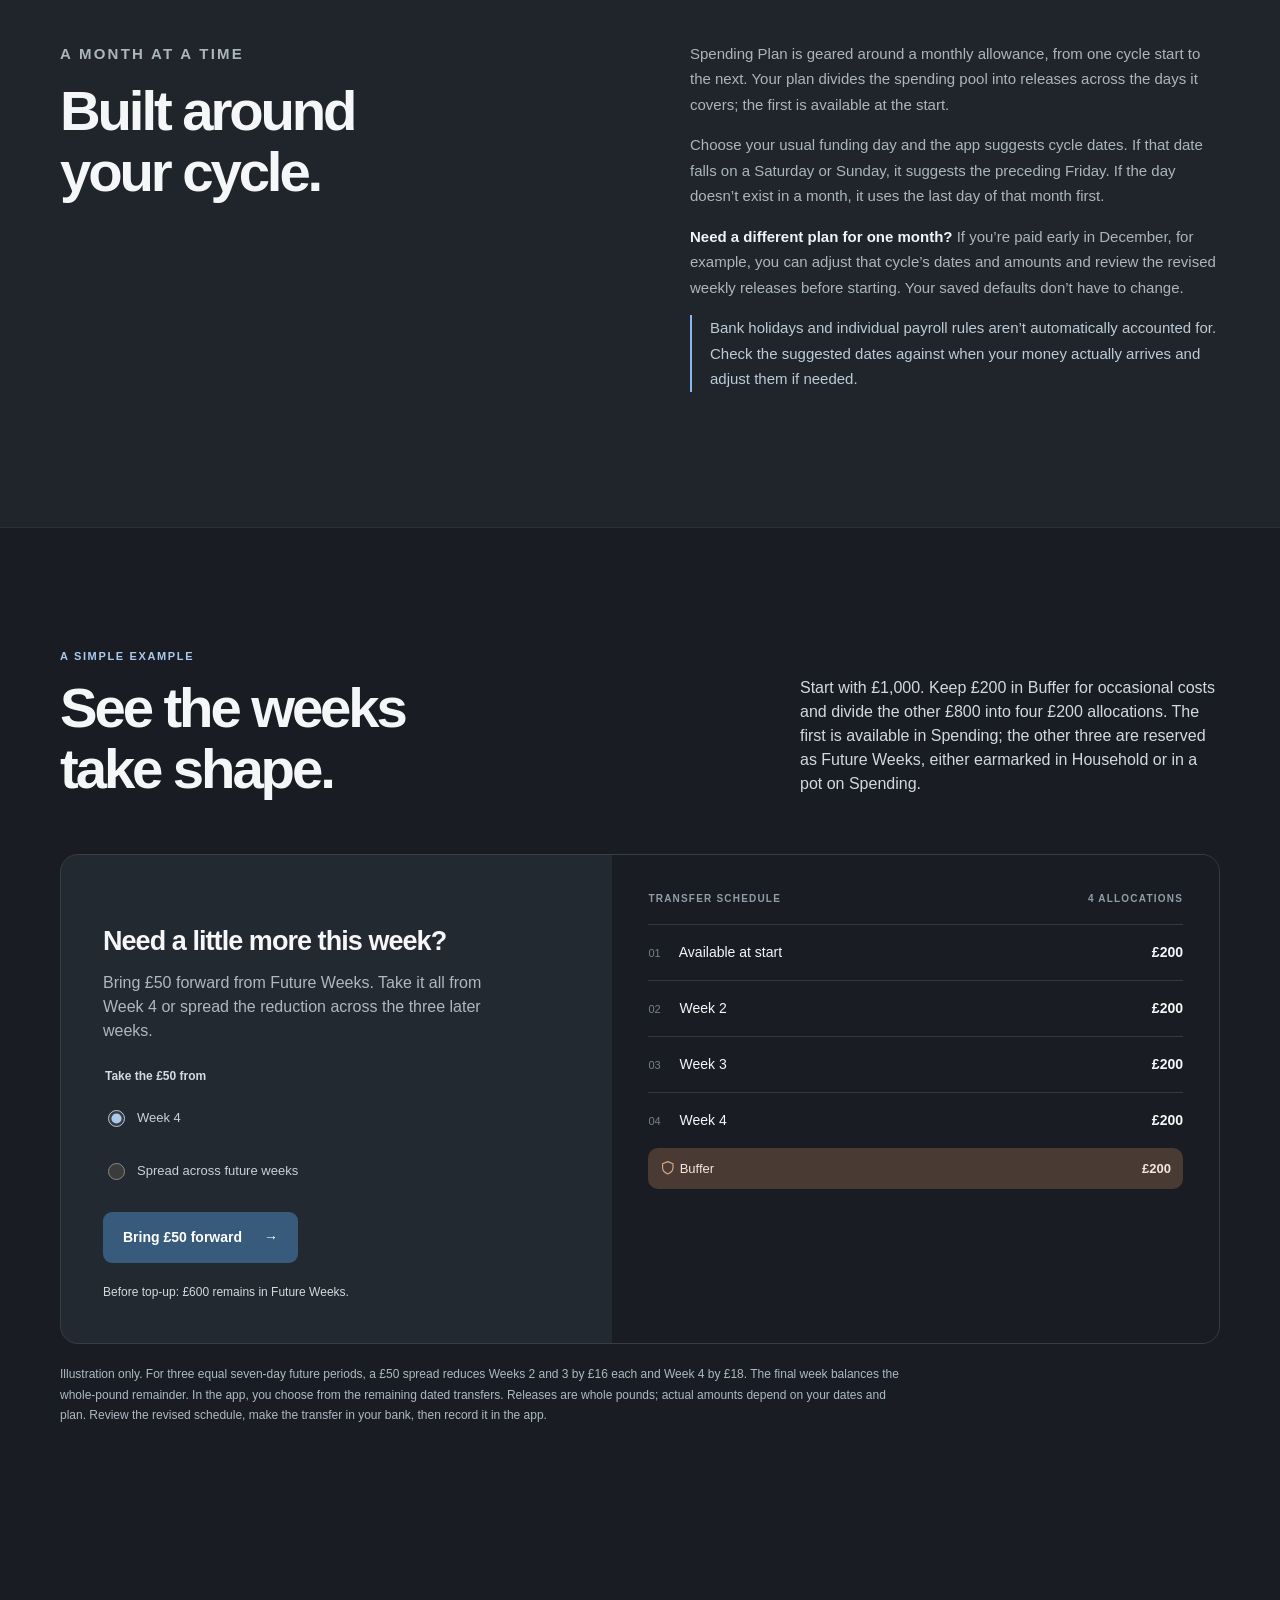
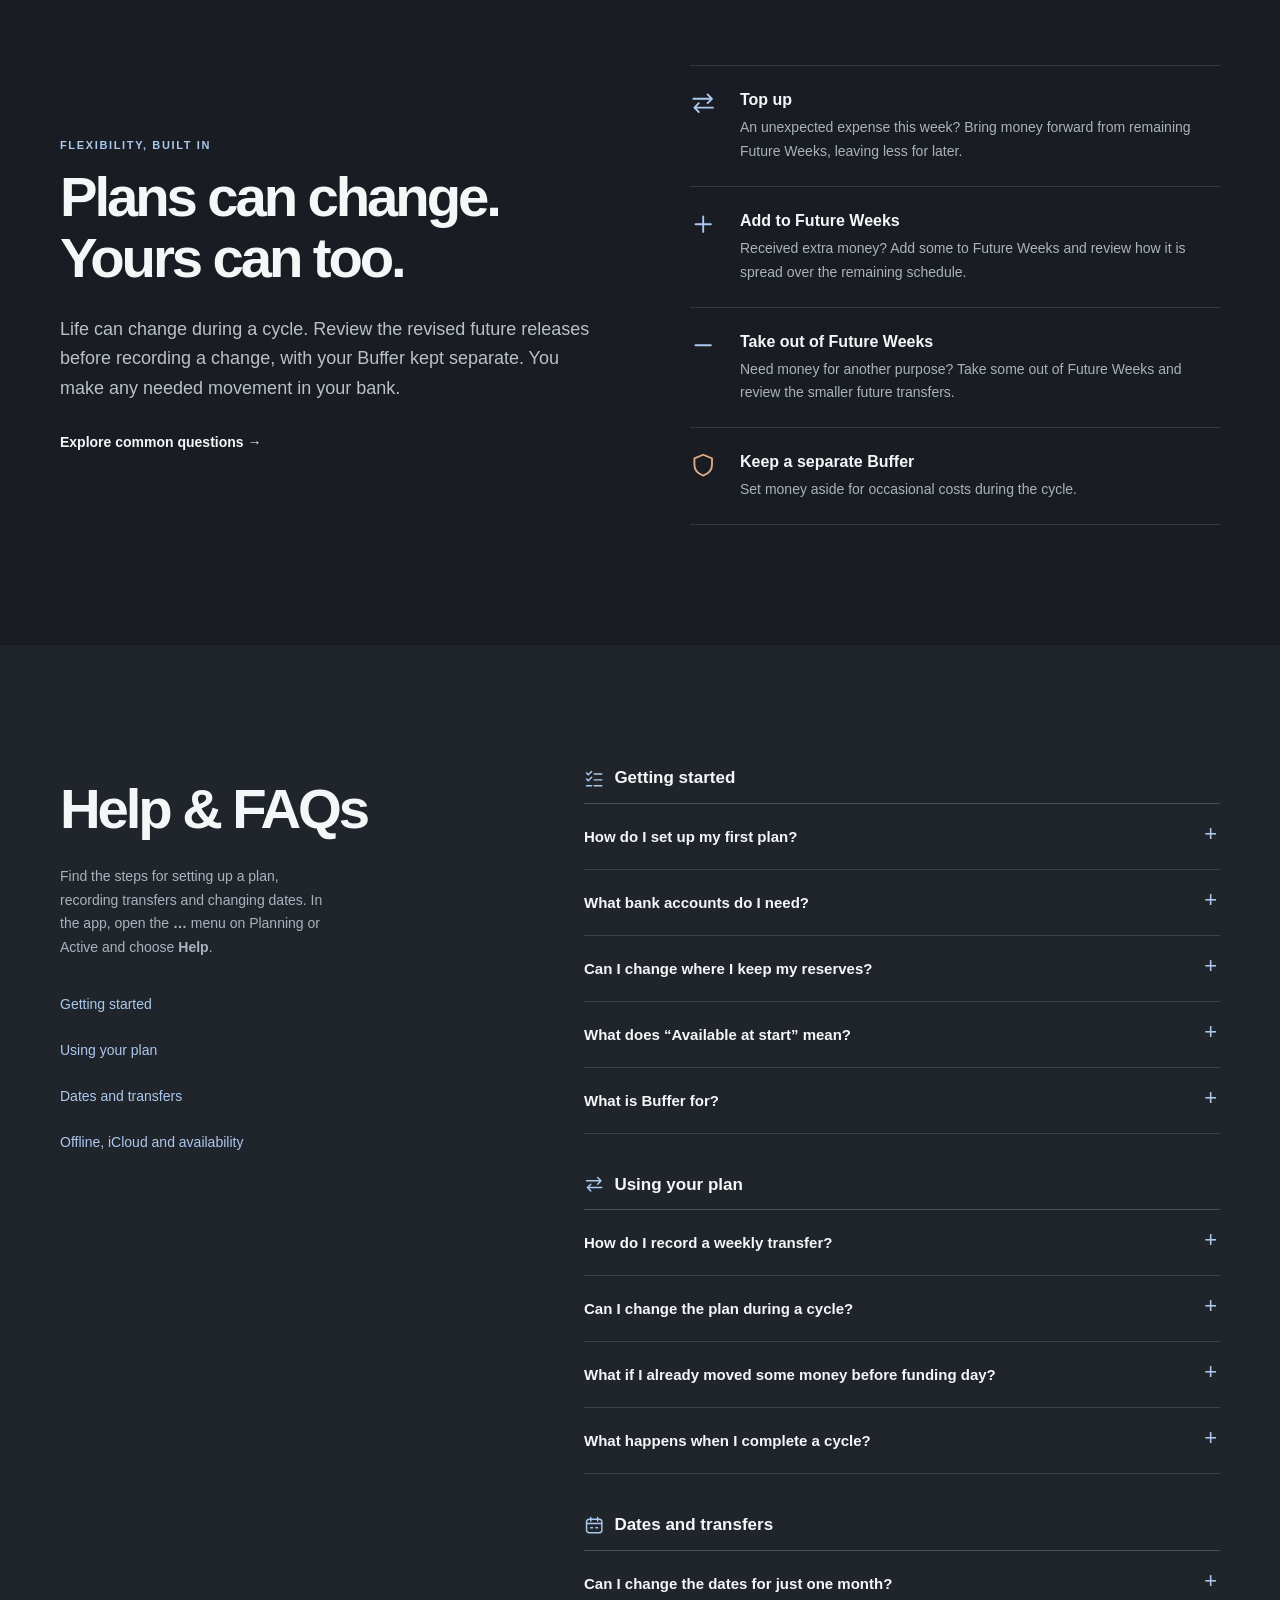
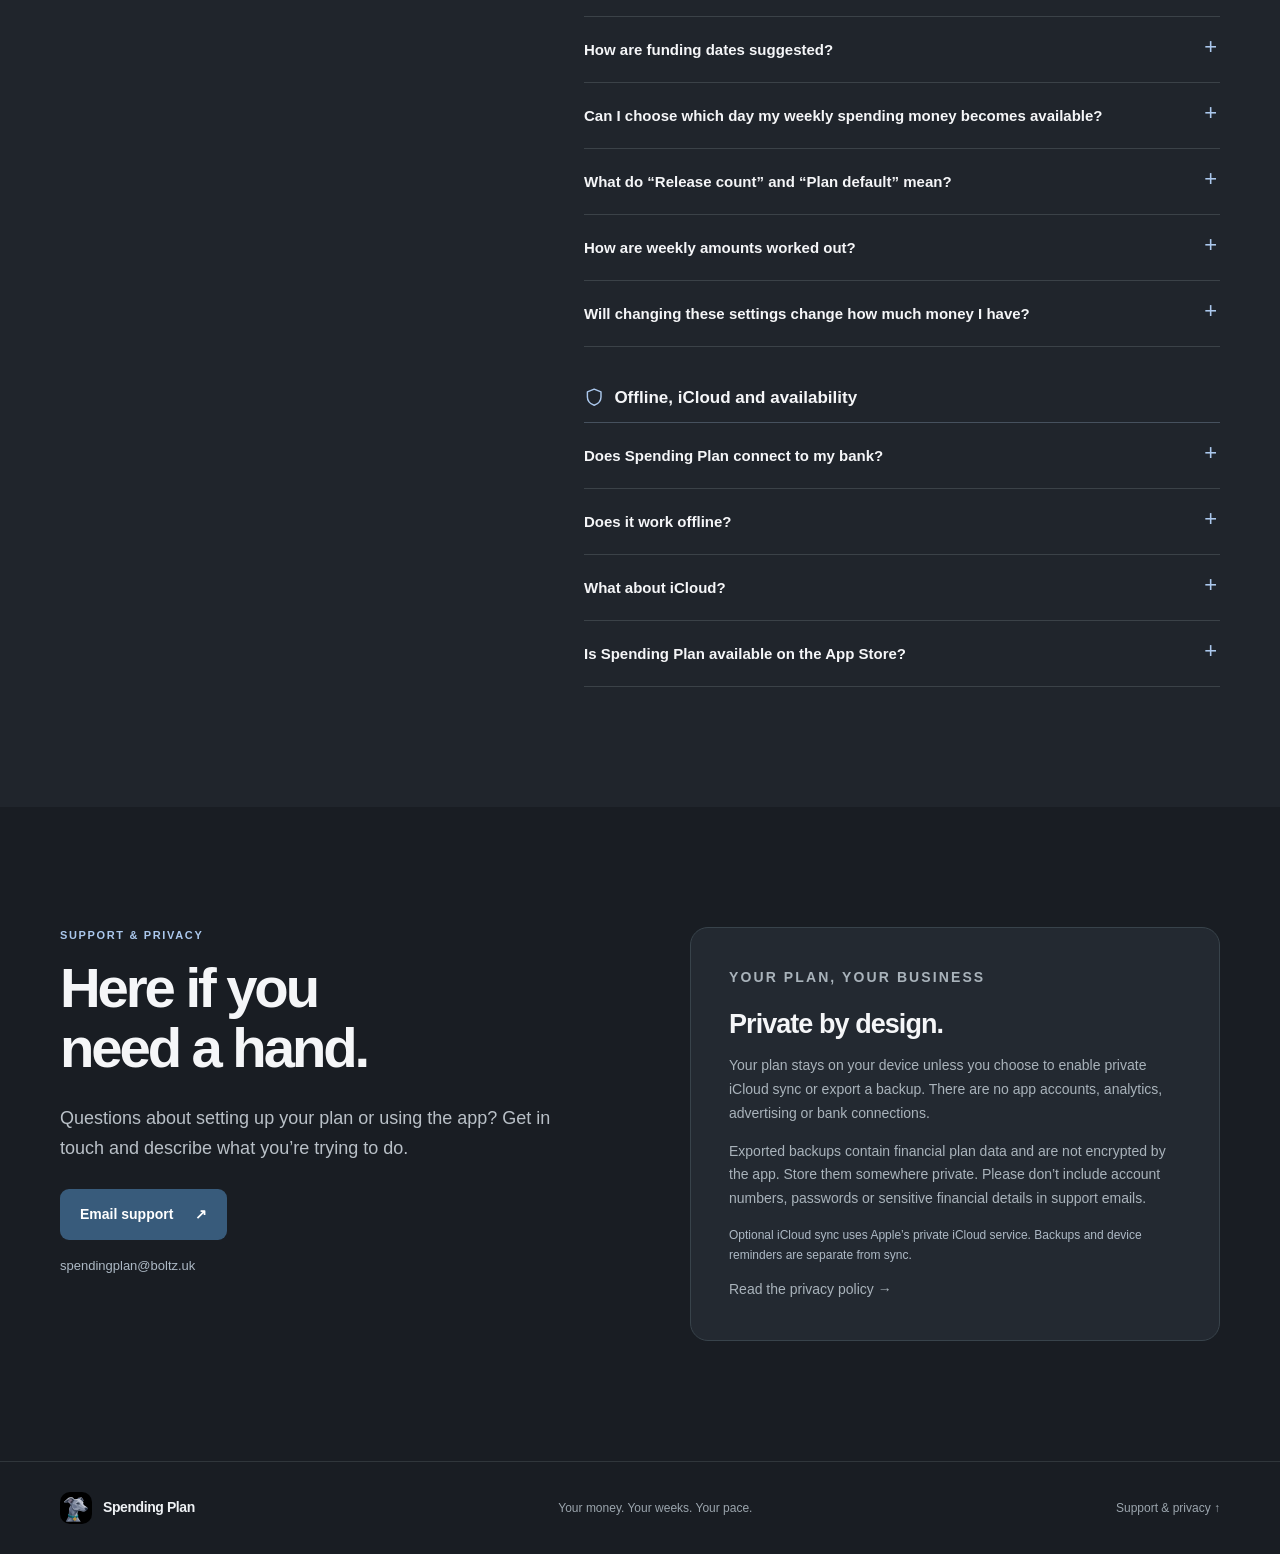
==== commit 238c7d75: "Add ad-free Spending Plan video tour with optional captions" ====
--- a/index.html
+++ b/index.html
@@ -9,8 +9,8 @@
   <meta property="og:type" content="website">
   <title>Spending Plan: Weekly Money</title>
   <link rel="icon" href="assets/app-icon.png">
-  <link rel="stylesheet" href="styles.css?v=pots-layout-2">
-  <script src="script.js" defer></script>
+  <link rel="stylesheet" href="styles.css?v=video-tour-1">
+  <script src="script.js?v=video-tour-1" defer></script>
 </head>
 <body>
 <svg class="glyph-library" aria-hidden="true" focusable="false">
@@ -32,7 +32,7 @@
     <h1>Life moves fast.<br><span>Your money doesn’t have to.</span></h1>
     <p class="hero-pace">Your money. Your weeks. Your pace.</p>
     <p class="lead">Plan how to spread your spending money across the weeks until your next funding day. See what’s available at the start, what’s set aside for later and what to transfer next. Adjust your plan when circumstances change.</p>
-    <div class="actions"><a class="button primary" href="#pots">See how it works <span aria-hidden="true">↓</span></a><a class="text-link" href="#example">Try an example <span aria-hidden="true">→</span></a></div>
+    <div class="actions"><a class="button primary" href="#pots">See how it works <span aria-hidden="true">↓</span></a><a class="text-link" href="#tour">Watch the tour <span aria-hidden="true">▶</span></a></div>
     <div class="hero-promise"><strong>You move the money. <span>We work out the amounts.</span></strong><p>Your bank keeps the money. Spending Plan does the maths.</p></div>
   </div>
   <div class="hero-art">
@@ -55,6 +55,30 @@
   </div>
 </section>
 <section class="intro-band"><div class="wrap band-inner"><p>Think weekly.<br><strong>See the bigger picture.</strong></p><p>Breaking a monthly amount into weeks can make it easier to manage. Focus on this week while keeping your planned future releases and the rest of the cycle in view.</p></div></section>
+<section class="section wrap video-tour" id="tour" aria-labelledby="tour-title">
+  <div class="section-heading"><div><p class="eyebrow">SEE SPENDING PLAN IN ACTION</p><h2 id="tour-title">Your weekly<br>spending companion.</h2></div><p>A quick tour of planning your weeks, keeping a little in Buffer and topping up when you need more. You move the money; Spending Plan does the maths.</p></div>
+  <figure class="tour-player">
+    <div class="tour-media">
+    <video controls playsinline preload="none" width="1920" height="1080" poster="assets/video/spending-plan-tour-v1/poster.jpg" aria-label="Spending Plan app tour" aria-describedby="tour-caption">
+      <source src="assets/video/spending-plan-tour-v1/tour.mp4" type="video/mp4">
+      <track kind="captions" src="assets/video/spending-plan-tour-v1/captions.en-GB.vtt" srclang="en-GB" label="English">
+      Your browser does not support embedded video. <a href="assets/video/spending-plan-tour-v1/tour.mp4">Watch the Spending Plan tour</a>.
+    </video>
+    <button class="tour-play" type="button" hidden aria-label="Play the Spending Plan tour"><span aria-hidden="true">▶</span> Watch the tour <small>1:43</small></button>
+    </div>
+    <figcaption id="tour-caption">1 minute 43 seconds · Captions available in the player · Illustrative four-week example</figcaption>
+  </figure>
+  <details class="tour-transcript"><summary>Read the video transcript</summary><div>
+<p>Thinking in weeks can make everyday spending simpler. Spending Plan turns your monthly amount into a clear weekly amount, plus Buffer. That’s a little put aside in case you need more one week. You still see the whole month, and you stay in control: the app does the maths.</p>
+<p>You make the weekly transfers in your banking app, then record those transfers here. You don’t need to enter everyday purchases—Spending Plan doesn’t track individual transactions. It just helps you know your weekly amount.</p>
+<p>Here’s a four-week example. You’ve set aside eight hundred and eighty pounds after bills, including Buffer. Keep eighty pounds in Buffer. That gives you two hundred pounds a week.</p>
+<p>You can tweak the amounts or dates before starting. Check your plan, follow the bank setup, then start the cycle. Each week, move the scheduled weekly amount in your bank and record that transfer here.</p>
+<p>Need an extra forty pounds this week? Open Top up and enter the amount. With two weeks left, the preview takes twenty pounds from each later week. Those weekly amounts become a hundred and eighty pounds. Buffer stays at eighty. Check the preview, move the money in your bank, then record the top-up.</p>
+<p>Buffer is there for occasional costs. Using it leaves your weekly schedule unchanged.</p>
+<p>A clear amount for this week. A clear picture of what’s left for the month.</p>
+<p>Spending Plan, your weekly spending companion.</p>
+  </div></details>
+</section>
 <section class="section wrap pots" id="pots"><div class="section-heading"><div><p class="eyebrow">A PLACE FOR EACH PART</p><h2>Accounts and pots</h2></div><p>Pots or spaces separate money within an account. Naming one Future Weeks and another Buffer makes it easier to see what each amount is for. Choose pots that keep reserves outside your card-spendable balance. Pots are optional: two ordinary accounts work, with reserves earmarked in Household.</p></div>
 <div class="pots-grid"><div class="pots-diagram" role="img" aria-label="Diagram showing separate Household and Spending accounts. Future Weeks and Buffer can be earmarked in Household or kept in pots on Spending, outside the balance available for everyday card spending."><div class="diagram-account"><span>01 / HOUSEHOLD</span><strong>Income &amp; bills</strong><small>Your household account</small></div><div class="diagram-arrow" aria-hidden="true">↓ <span>Set up in your bank</span></div><div class="diagram-account spending"><span>02 / SPENDING</span><strong>Everyday spending</strong><small>Your card-spendable balance</small></div><div class="diagram-reserves"><div class="reserve-future"><strong><svg class="glyph" aria-hidden="true" focusable="false"><use href="#icon-calendar"/></svg> Future Weeks</strong><small>For later transfers</small></div><div class="reserve-buffer"><strong><svg class="glyph" aria-hidden="true" focusable="false"><use href="#icon-shield"/></svg> Buffer</strong><small>For occasional costs</small></div></div></div><div class="pots-copy"><h3>Keep future money out of reach of everyday spending.</h3><p><strong>In Household:</strong> transfer only what is available to spend now. Leave Future Weeks and Buffer in Household, earmarked separately in Spending Plan. Keep enough there for these reserves and your bills.</p><p><strong>In pots on Spending:</strong> transfer the cycle funding to Spending, then set Future Weeks and Buffer aside in pots or spaces outside your card-spendable balance. Move the weekly amount into Spending when needed. Your two accounts can be at the same bank or different banks.</p><div class="bank-links"><span>EXAMPLES TO EXPLORE</span><a href="https://www.natwest.com/life-moments/managing-your-money/pots.html">NatWest Pots ↗</a><a href="https://monzo.com/features/pots">Monzo Pots ↗</a><a href="https://help.starlingbank.com/personal/topics/account-support/what-are-starling-spaces/">Starling Spaces ↗</a><small>Examples, not endorsements. Features and eligibility vary; check with your bank.</small></div></div></div></section>
 <section class="section how" id="how-it-works"><div class="wrap"><div class="section-heading"><div><p class="eyebrow">HOW IT WORKS</p><h2>A simple rhythm<br>for your money.</h2></div><p>Make a plan that fits your cycle, then follow it at your own pace. You stay in control of every bank movement.</p></div>
--- a/styles.css
+++ b/styles.css
@@ -138,3 +138,19 @@
 /* Keep the pots definition in the introduction and align both columns at the top. */
 .pots-grid{align-items:start}
 @media(min-width:801px){.pots{padding-block:108px}.pots .section-heading{margin-bottom:30px}}
+
+/* Ad-free, click-to-play product tour; no third-party player or requests. */
+.video-tour{padding-top:85px;padding-bottom:85px}
+.video-tour .section-heading{margin-bottom:32px}
+.tour-player{margin:0}
+.tour-player video{display:block;width:100%;height:auto;aspect-ratio:16/9;background:var(--bg);border:1px solid var(--line);border-radius:18px}
+.tour-player video:focus-visible{outline:3px solid var(--blue);outline-offset:4px}
+.tour-player figcaption{margin-top:14px;color:var(--secondary);font-size:13px;line-height:1.6}
+.tour-transcript{margin-top:24px;border-block:1px solid var(--line);padding:16px 0;color:var(--muted)}
+.tour-transcript summary{cursor:pointer;font-weight:650;color:var(--text);min-height:28px}
+.tour-transcript>div{max-width:780px;padding-top:20px;line-height:1.75}
+.tour-transcript>div p:last-child{margin-bottom:4px}
+@media(max-width:650px){.video-tour{padding-block:60px}.tour-player video{border-radius:10px}.hero .actions{flex-wrap:wrap;row-gap:18px}.tour-player figcaption{font-size:12px}}
+@media(prefers-reduced-motion:reduce){html{scroll-behavior:auto}}
+
+.tour-media{position:relative}.tour-play{position:absolute;inset:50% auto auto 50%;transform:translate(-50%,-50%);display:flex;align-items:center;gap:14px;white-space:nowrap;padding:16px 24px;border:1px solid var(--blue);border-radius:999px;background:#233d56f5;box-shadow:0 8px 32px #0009;color:white;font-size:17px;font-weight:700;cursor:pointer}.tour-play[hidden]{display:none}.tour-play:hover{background:#385b7b}.tour-play small{color:#d2dade;font-size:13px;font-weight:500}@media(max-width:650px){.tour-play{padding:12px 17px;gap:10px;font-size:14px}}
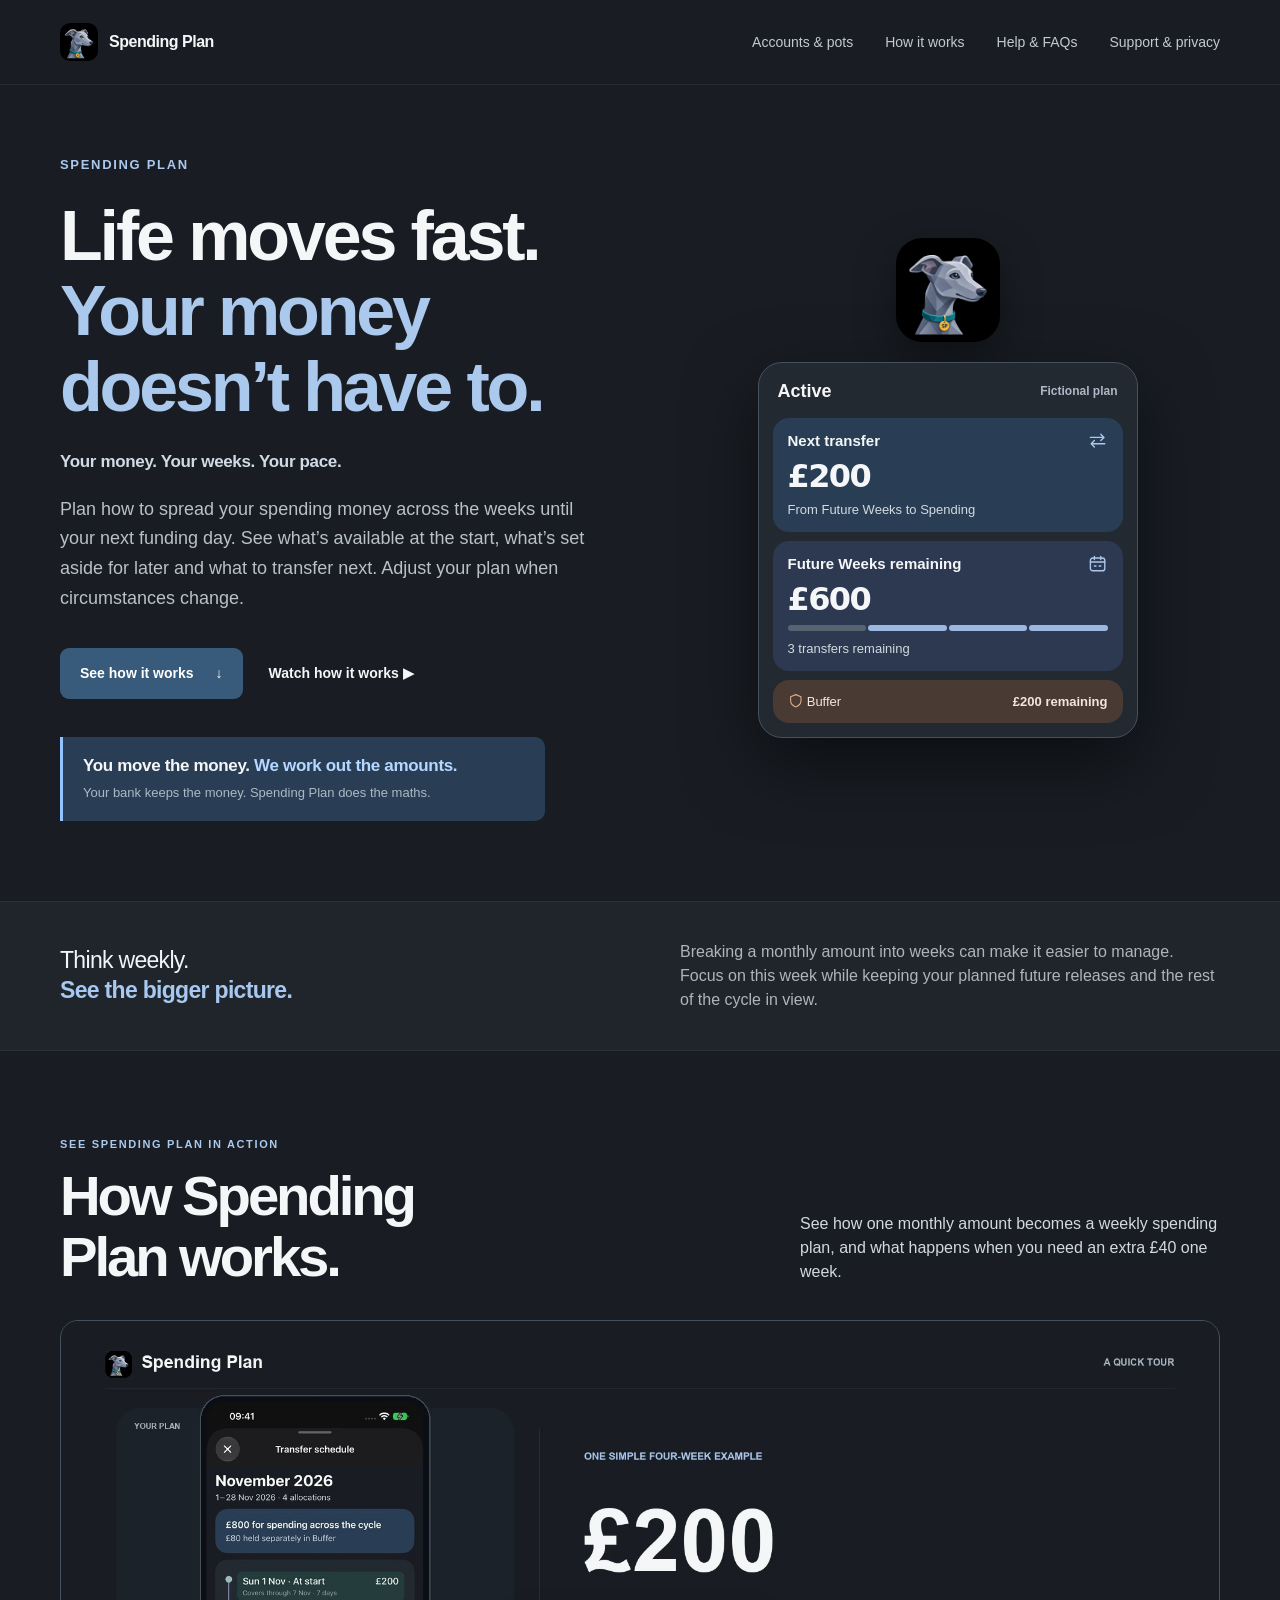
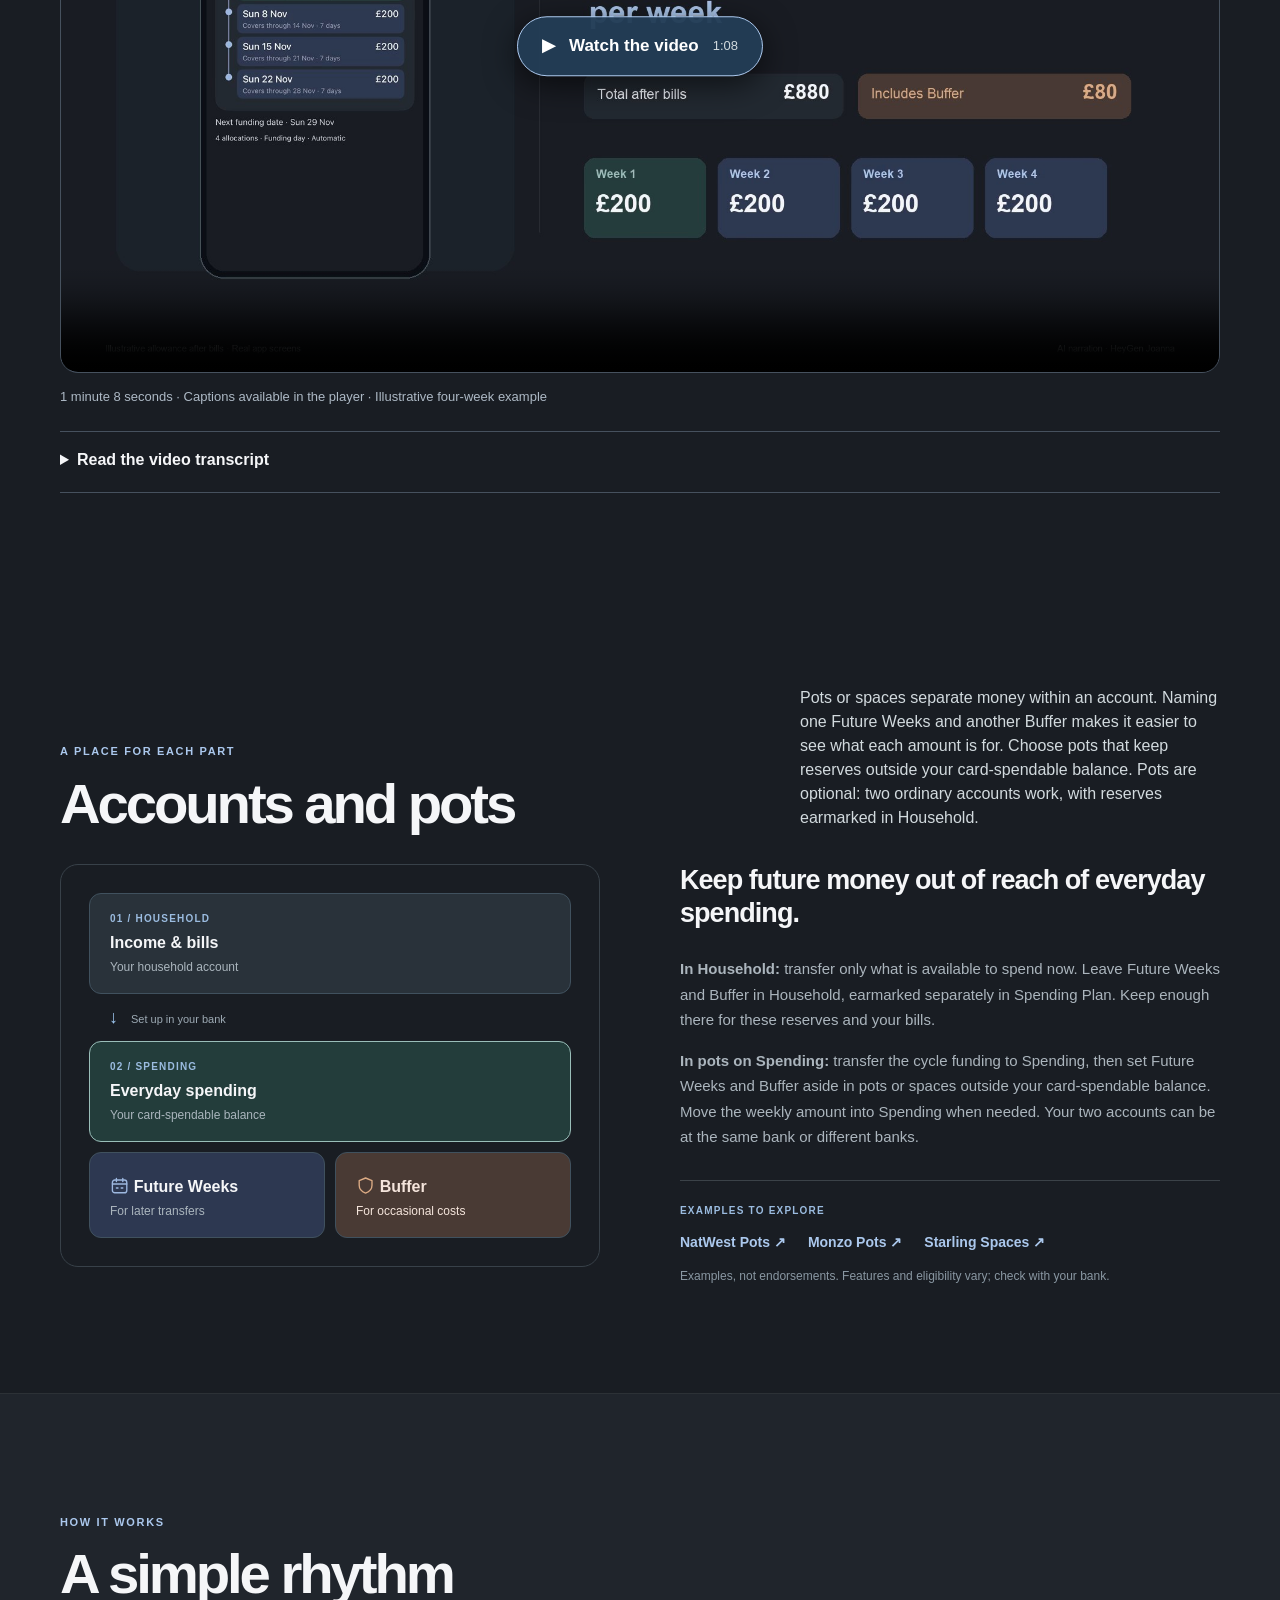
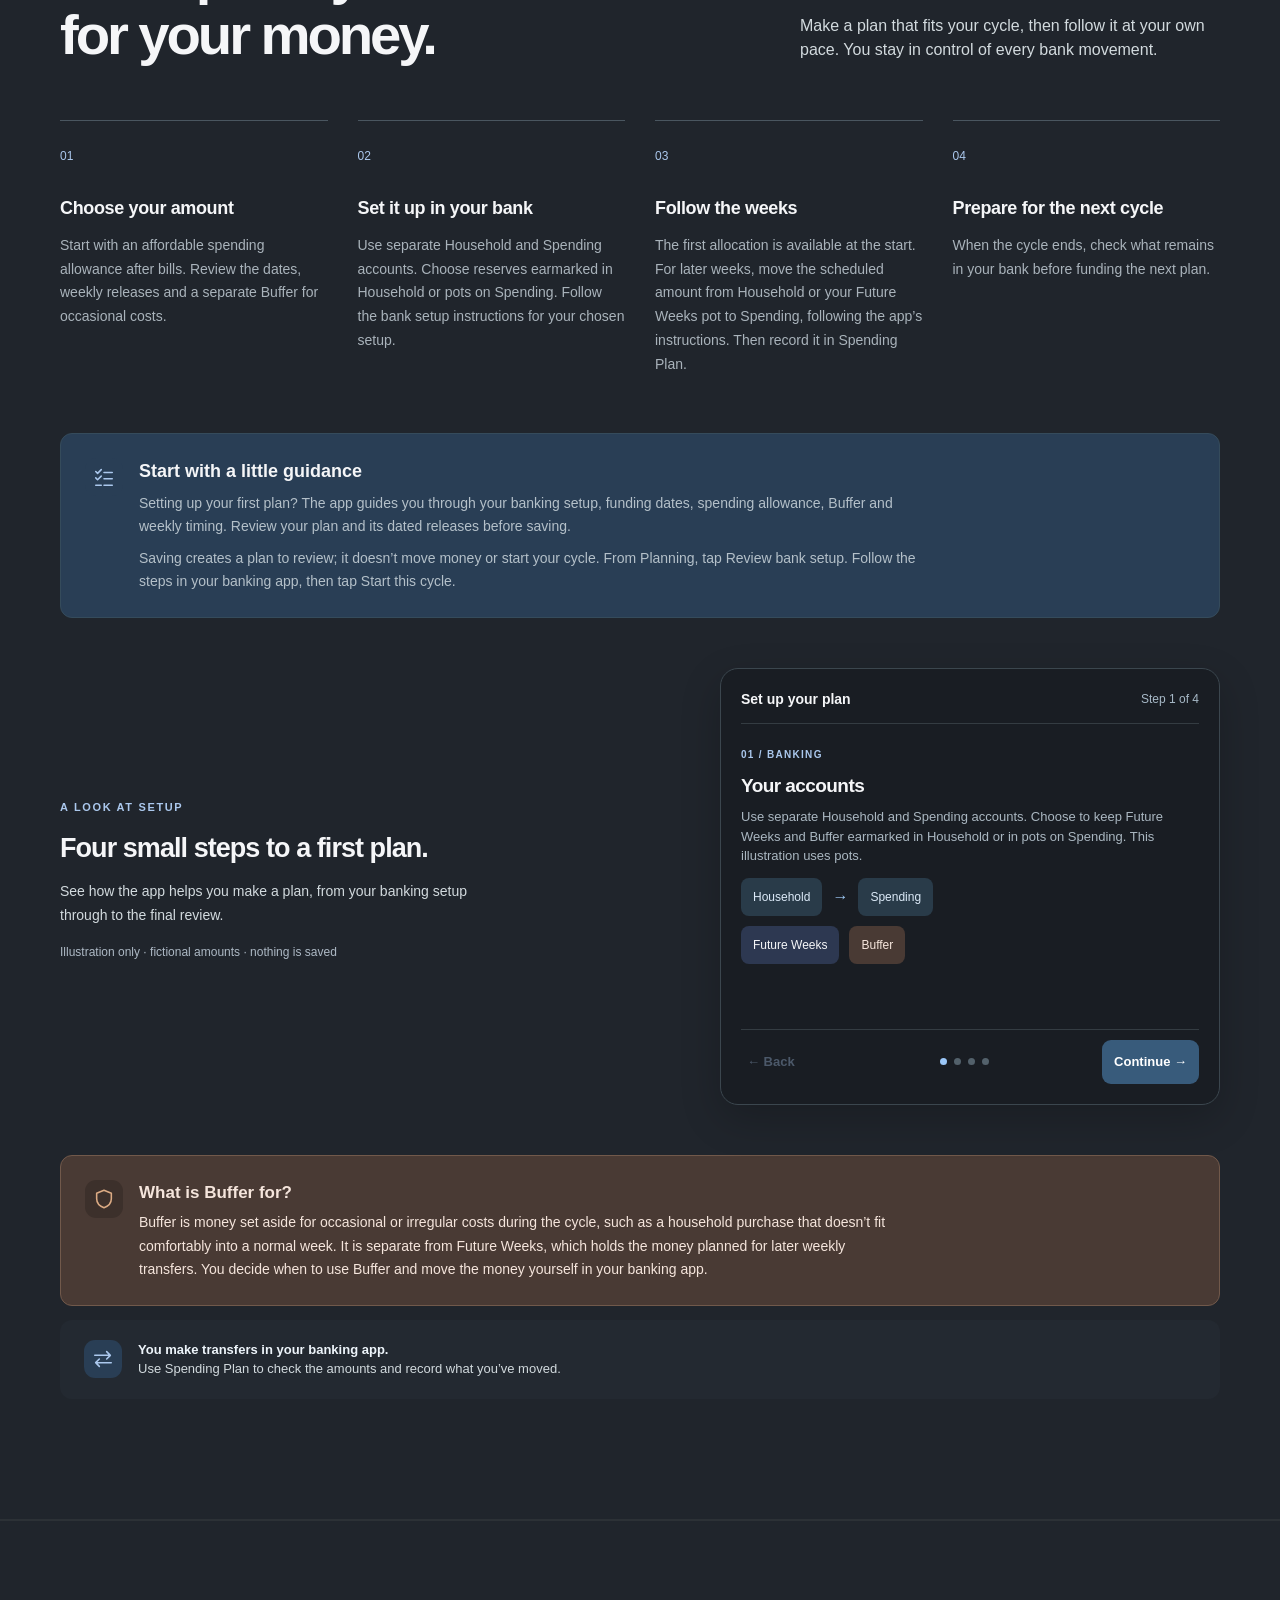
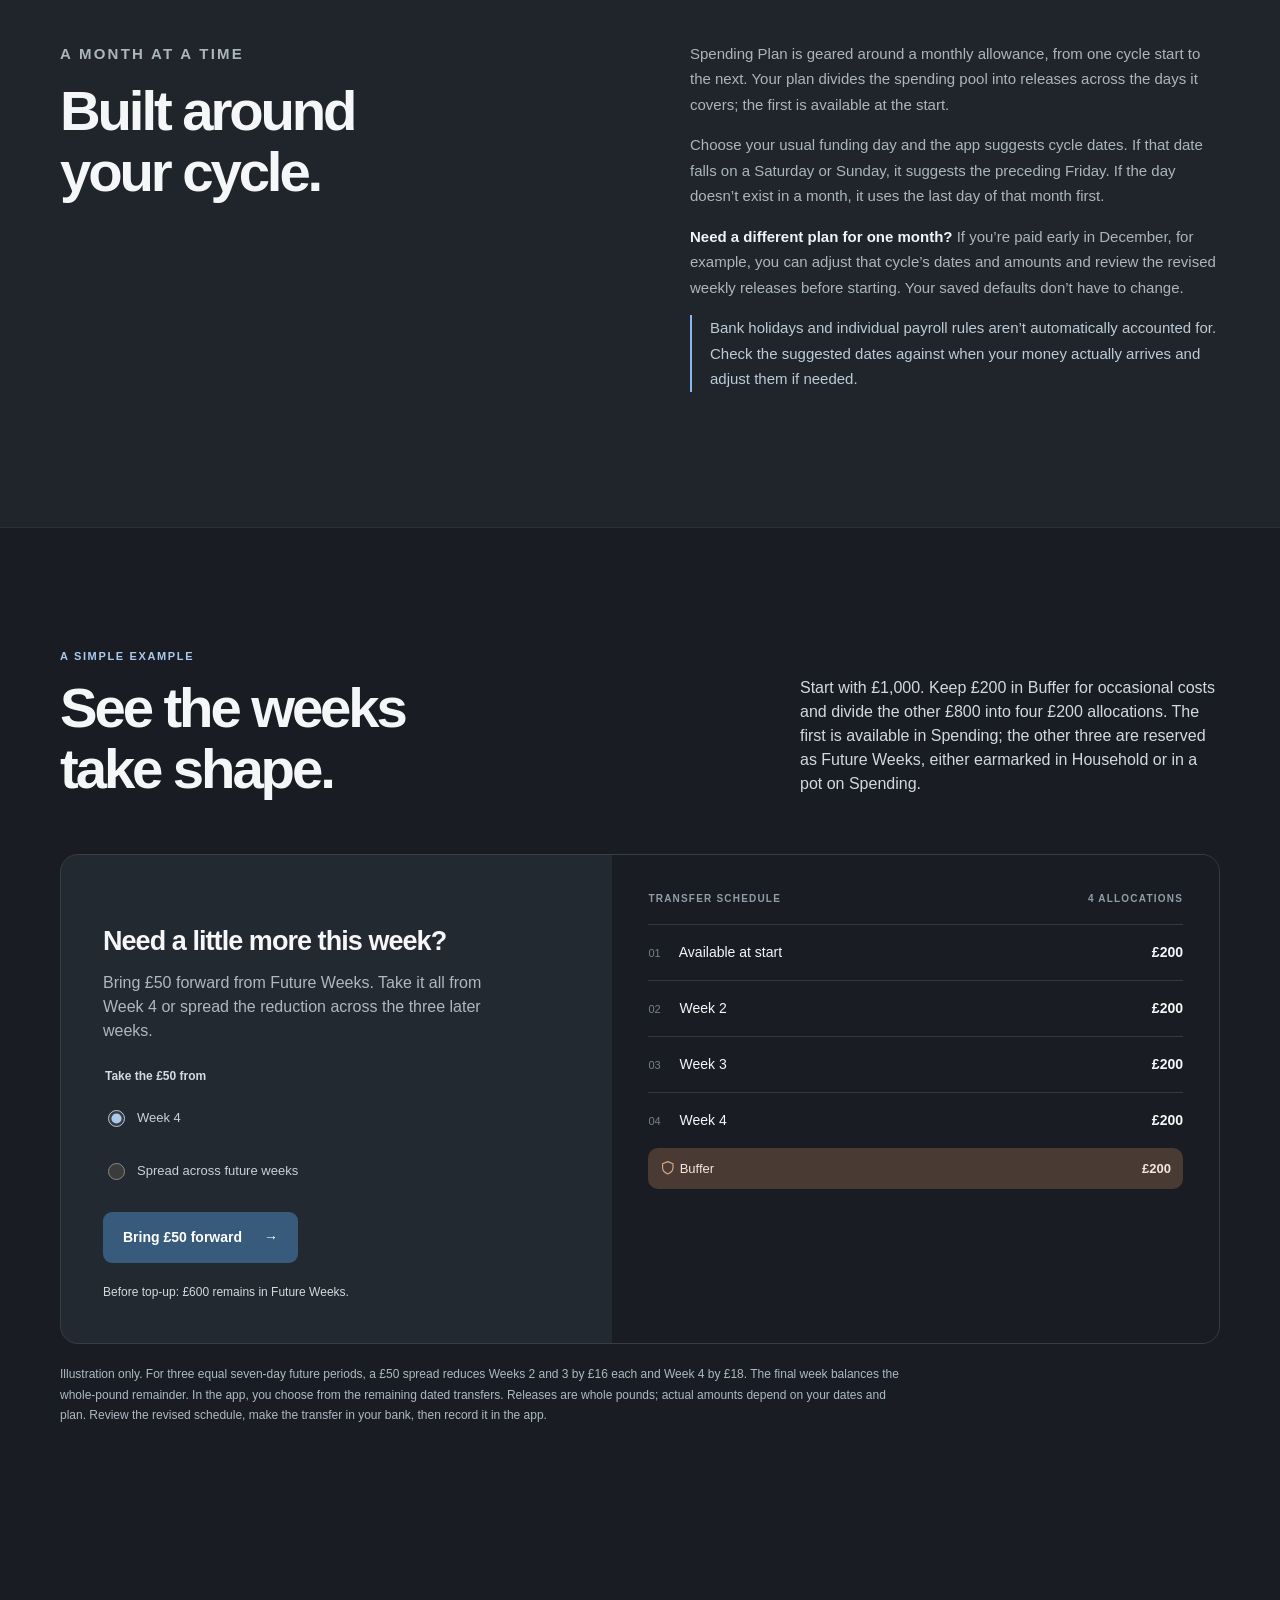
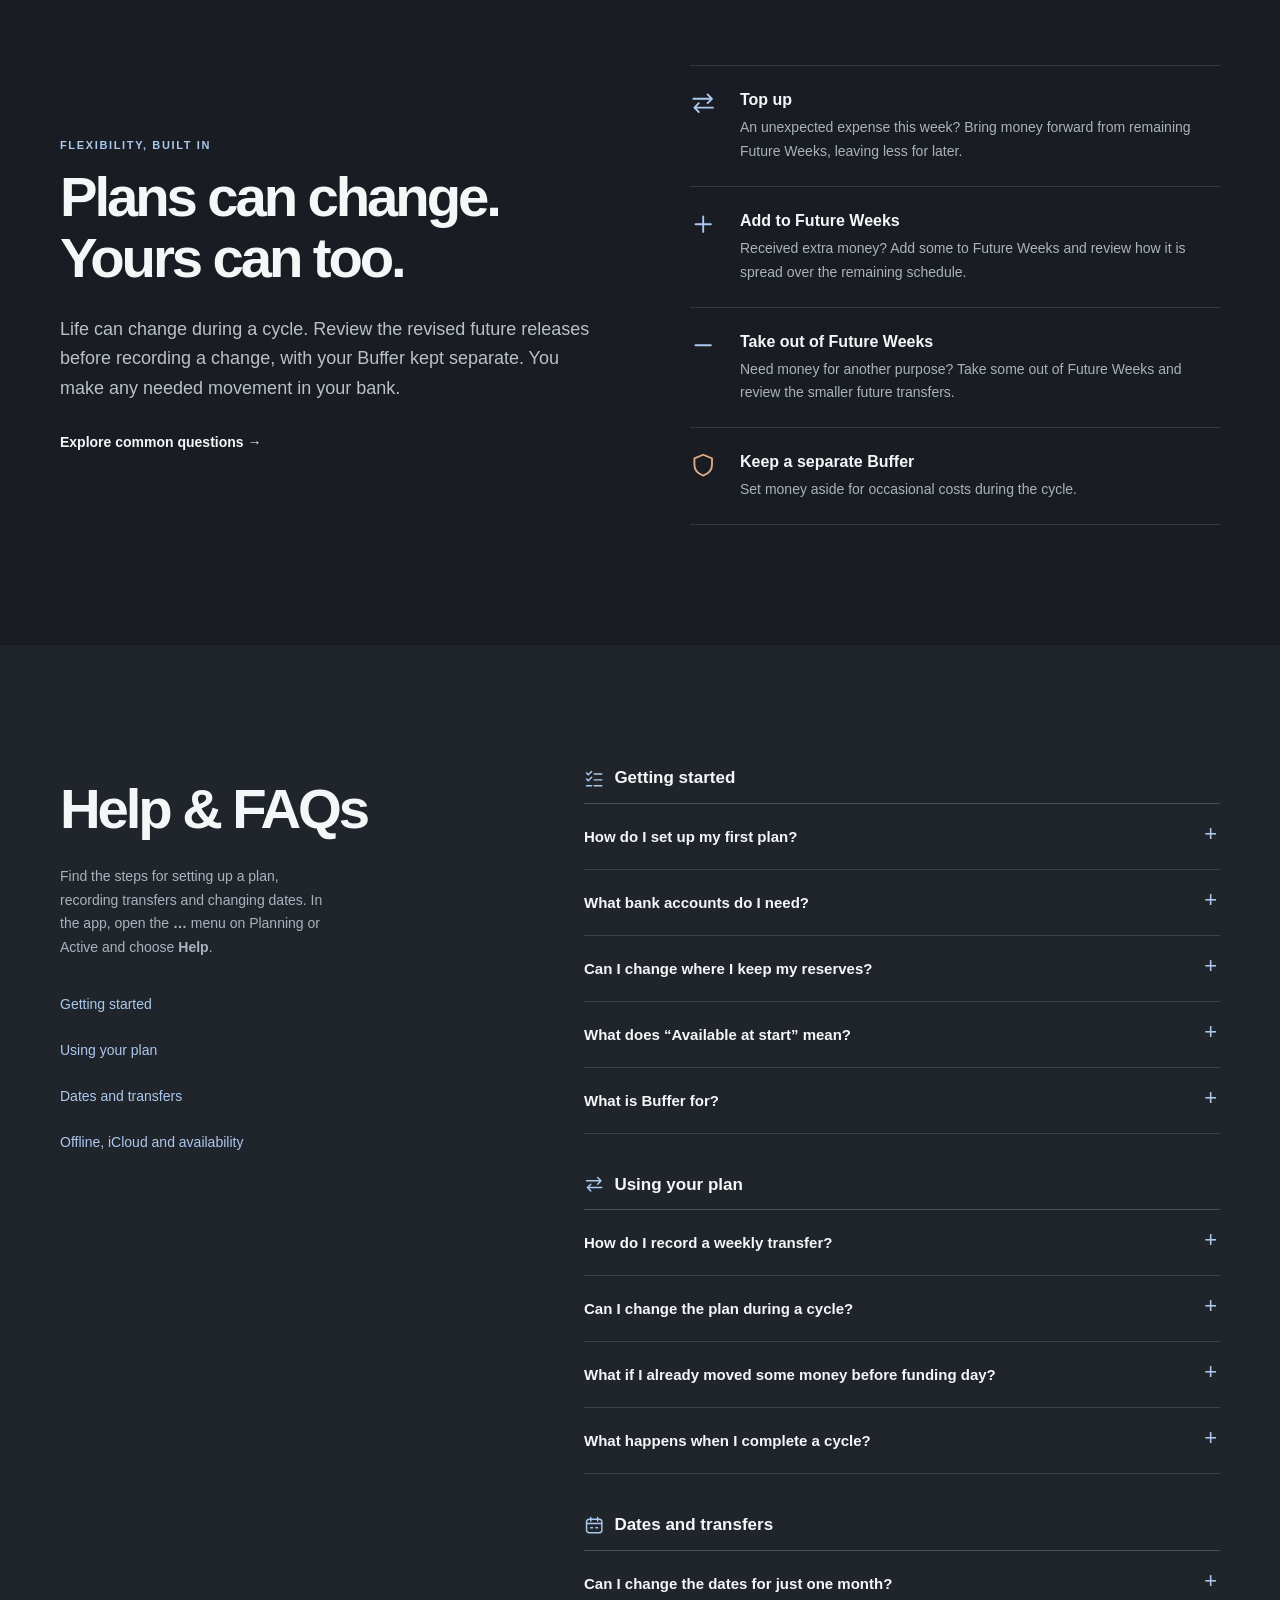
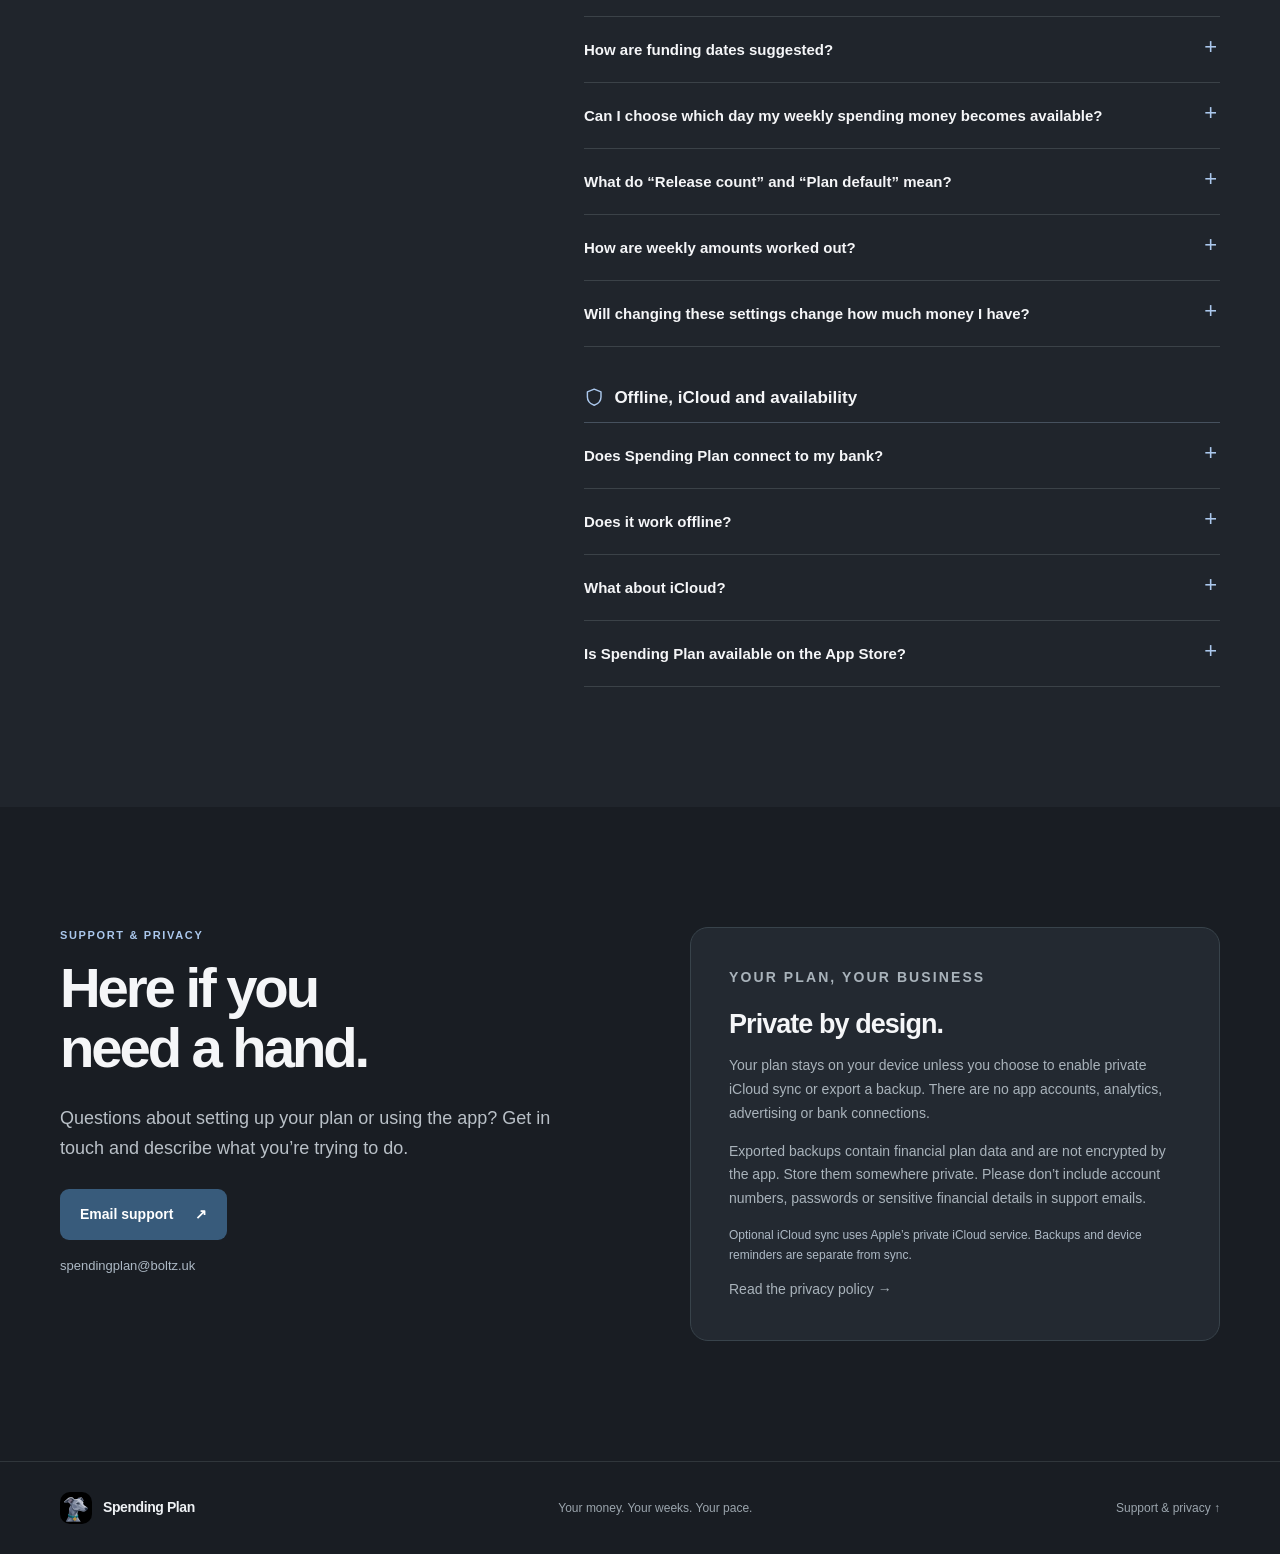
==== commit 2eaf8465: "Add updated Spending Plan explainer video" ====
--- a/index.html
+++ b/index.html
@@ -32,7 +32,7 @@
     <h1>Life moves fast.<br><span>Your money doesn’t have to.</span></h1>
     <p class="hero-pace">Your money. Your weeks. Your pace.</p>
     <p class="lead">Plan how to spread your spending money across the weeks until your next funding day. See what’s available at the start, what’s set aside for later and what to transfer next. Adjust your plan when circumstances change.</p>
-    <div class="actions"><a class="button primary" href="#pots">See how it works <span aria-hidden="true">↓</span></a><a class="text-link" href="#tour">Watch the tour <span aria-hidden="true">▶</span></a></div>
+    <div class="actions"><a class="button primary" href="#pots">See how it works <span aria-hidden="true">↓</span></a><a class="text-link" href="#tour">Watch how it works <span aria-hidden="true">▶</span></a></div>
     <div class="hero-promise"><strong>You move the money. <span>We work out the amounts.</span></strong><p>Your bank keeps the money. Spending Plan does the maths.</p></div>
   </div>
   <div class="hero-art">
@@ -56,26 +56,23 @@
 </section>
 <section class="intro-band"><div class="wrap band-inner"><p>Think weekly.<br><strong>See the bigger picture.</strong></p><p>Breaking a monthly amount into weeks can make it easier to manage. Focus on this week while keeping your planned future releases and the rest of the cycle in view.</p></div></section>
 <section class="section wrap video-tour" id="tour" aria-labelledby="tour-title">
-  <div class="section-heading"><div><p class="eyebrow">SEE SPENDING PLAN IN ACTION</p><h2 id="tour-title">Your weekly<br>spending companion.</h2></div><p>A quick tour of planning your weeks, keeping a little in Buffer and topping up when you need more. You move the money; Spending Plan does the maths.</p></div>
+  <div class="section-heading"><div><p class="eyebrow">SEE SPENDING PLAN IN ACTION</p><h2 id="tour-title">How Spending<br>Plan works.</h2></div><p>See how one monthly amount becomes a weekly spending plan, and what happens when you need an extra £40 one week.</p></div>
   <figure class="tour-player">
     <div class="tour-media">
-    <video controls playsinline preload="none" width="1920" height="1080" poster="assets/video/spending-plan-tour-v1/poster.jpg" aria-label="Spending Plan app tour" aria-describedby="tour-caption">
-      <source src="assets/video/spending-plan-tour-v1/tour.mp4" type="video/mp4">
-      <track kind="captions" src="assets/video/spending-plan-tour-v1/captions.en-GB.vtt" srclang="en-GB" label="English">
-      Your browser does not support embedded video. <a href="assets/video/spending-plan-tour-v1/tour.mp4">Watch the Spending Plan tour</a>.
+    <video controls playsinline preload="none" width="1920" height="1080" poster="assets/video/spending-plan-explainer-v2/poster.jpg" aria-label="How Spending Plan works" aria-describedby="tour-caption">
+      <source src="assets/video/spending-plan-explainer-v2/video.mp4" type="video/mp4">
+      <track kind="captions" src="assets/video/spending-plan-explainer-v2/captions.en-GB.vtt" srclang="en-GB" label="English">
+      Your browser does not support embedded video. <a href="assets/video/spending-plan-explainer-v2/video.mp4">Watch how Spending Plan works</a>.
     </video>
-    <button class="tour-play" type="button" hidden aria-label="Play the Spending Plan tour"><span aria-hidden="true">▶</span> Watch the tour <small>1:43</small></button>
+    <button class="tour-play" type="button" hidden aria-label="Play how Spending Plan works"><span aria-hidden="true">▶</span> Watch the video <small>1:08</small></button>
     </div>
-    <figcaption id="tour-caption">1 minute 43 seconds · Captions available in the player · Illustrative four-week example</figcaption>
+    <figcaption id="tour-caption">1 minute 8 seconds · Captions available in the player · Illustrative four-week example</figcaption>
   </figure>
   <details class="tour-transcript"><summary>Read the video transcript</summary><div>
-<p>Thinking in weeks can make everyday spending simpler. Spending Plan turns your monthly amount into a clear weekly amount, plus Buffer. That’s a little put aside in case you need more one week. You still see the whole month, and you stay in control: the app does the maths.</p>
-<p>You make the weekly transfers in your banking app, then record those transfers here. You don’t need to enter everyday purchases—Spending Plan doesn’t track individual transactions. It just helps you know your weekly amount.</p>
-<p>Here’s a four-week example. You’ve set aside eight hundred and eighty pounds after bills, including Buffer. Keep eighty pounds in Buffer. That gives you two hundred pounds a week.</p>
-<p>You can tweak the amounts or dates before starting. Check your plan, follow the bank setup, then start the cycle. Each week, move the scheduled weekly amount in your bank and record that transfer here.</p>
-<p>Need an extra forty pounds this week? Open Top up and enter the amount. With two weeks left, the preview takes twenty pounds from each later week. Those weekly amounts become a hundred and eighty pounds. Buffer stays at eighty. Check the preview, move the money in your bank, then record the top-up.</p>
-<p>Buffer is there for occasional costs. Using it leaves your weekly schedule unchanged.</p>
-<p>A clear amount for this week. A clear picture of what’s left for the month.</p>
+<p>How much can I spend this week? Say you have eight hundred and eighty pounds after bills for the next four weeks. Keep eighty pounds in Buffer for occasional costs. That leaves two hundred pounds a week.</p>
+<p>You can adjust the amounts or dates before you start. When your next transfer is due, move the money in your banking app, then record the transfer in Spending Plan. There’s no need to enter everyday purchases.</p>
+<p>What if you need an extra forty pounds this week? Enter the amount. With two weeks left, you can bring twenty pounds forward from week three and another twenty from week four. Check the preview. Both later weeks now show a hundred and eighty pounds. Your eighty pounds in Buffer stays put. If that works for you, move the forty pounds in your banking app, then record the transfer.</p>
+<p>You could also use Buffer for an occasional cost. That leaves your later weeks as planned.</p>
 <p>Spending Plan, your weekly spending companion.</p>
   </div></details>
 </section>
